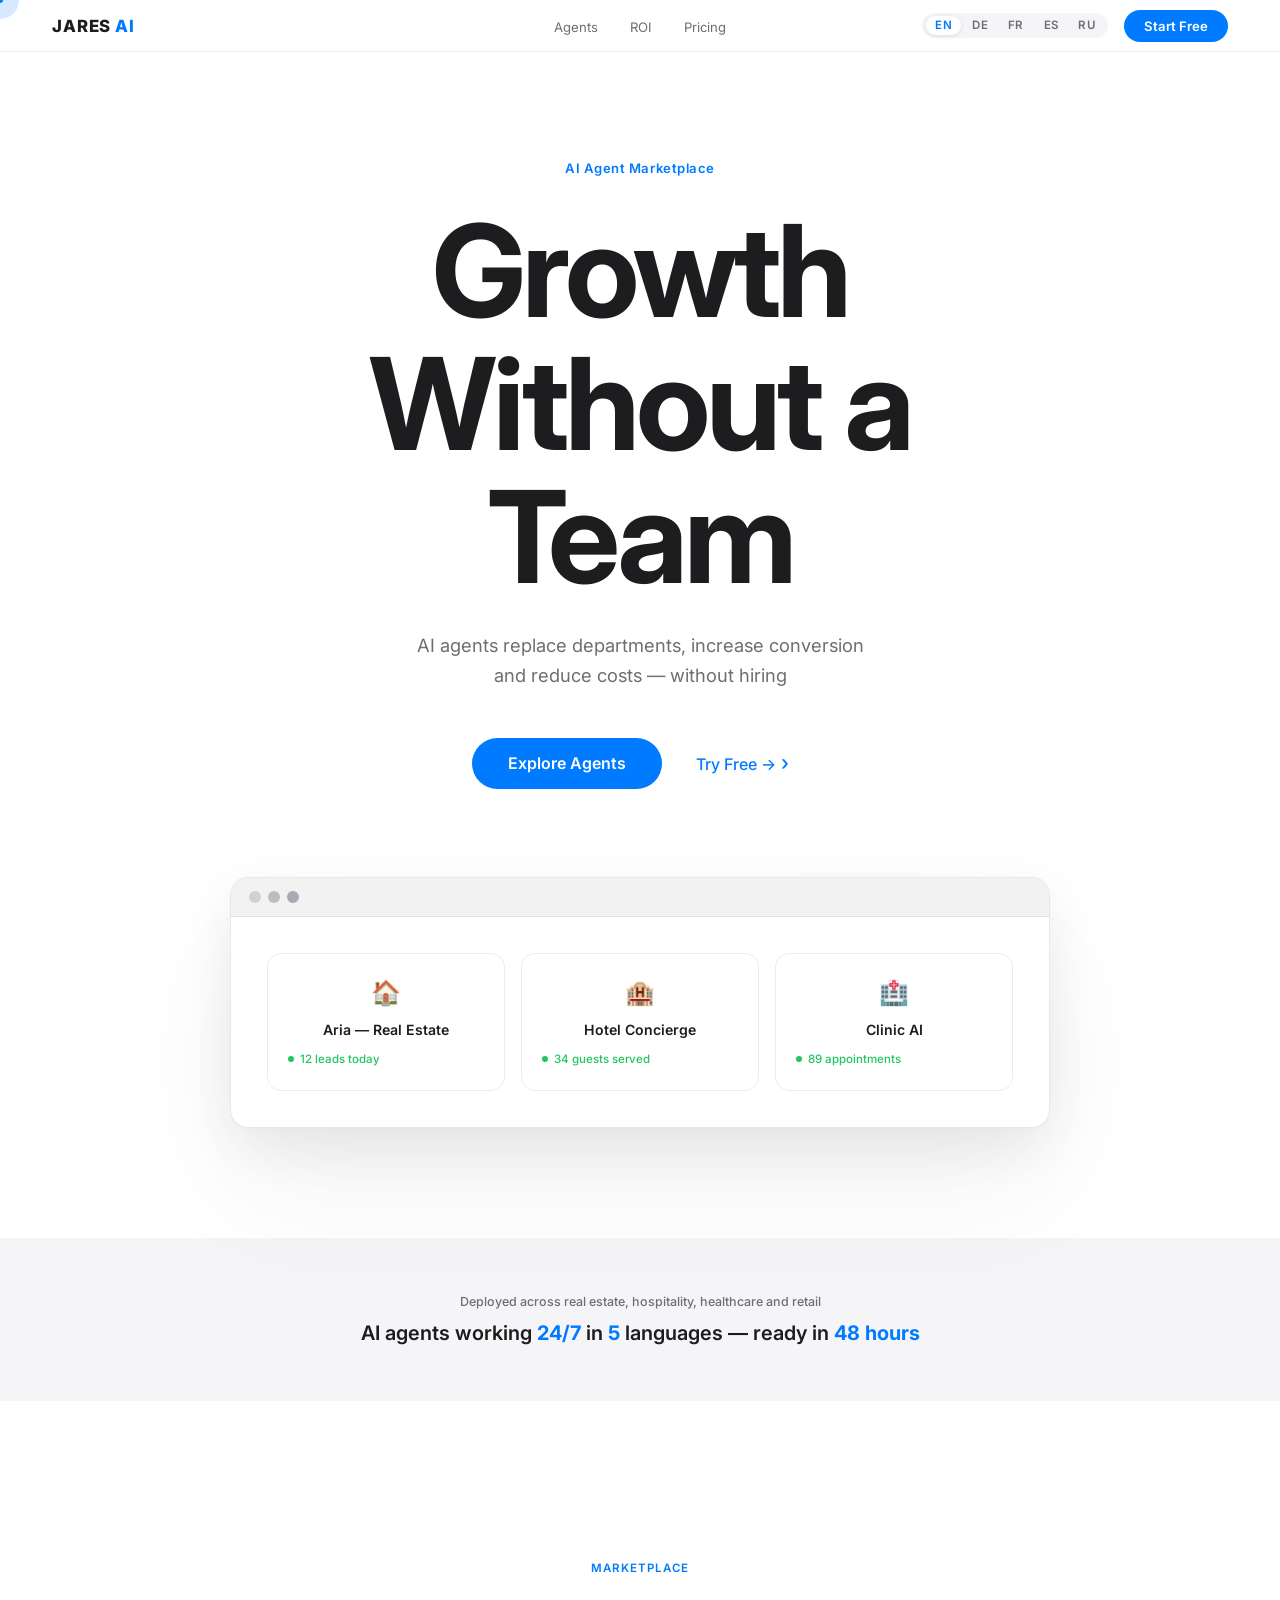
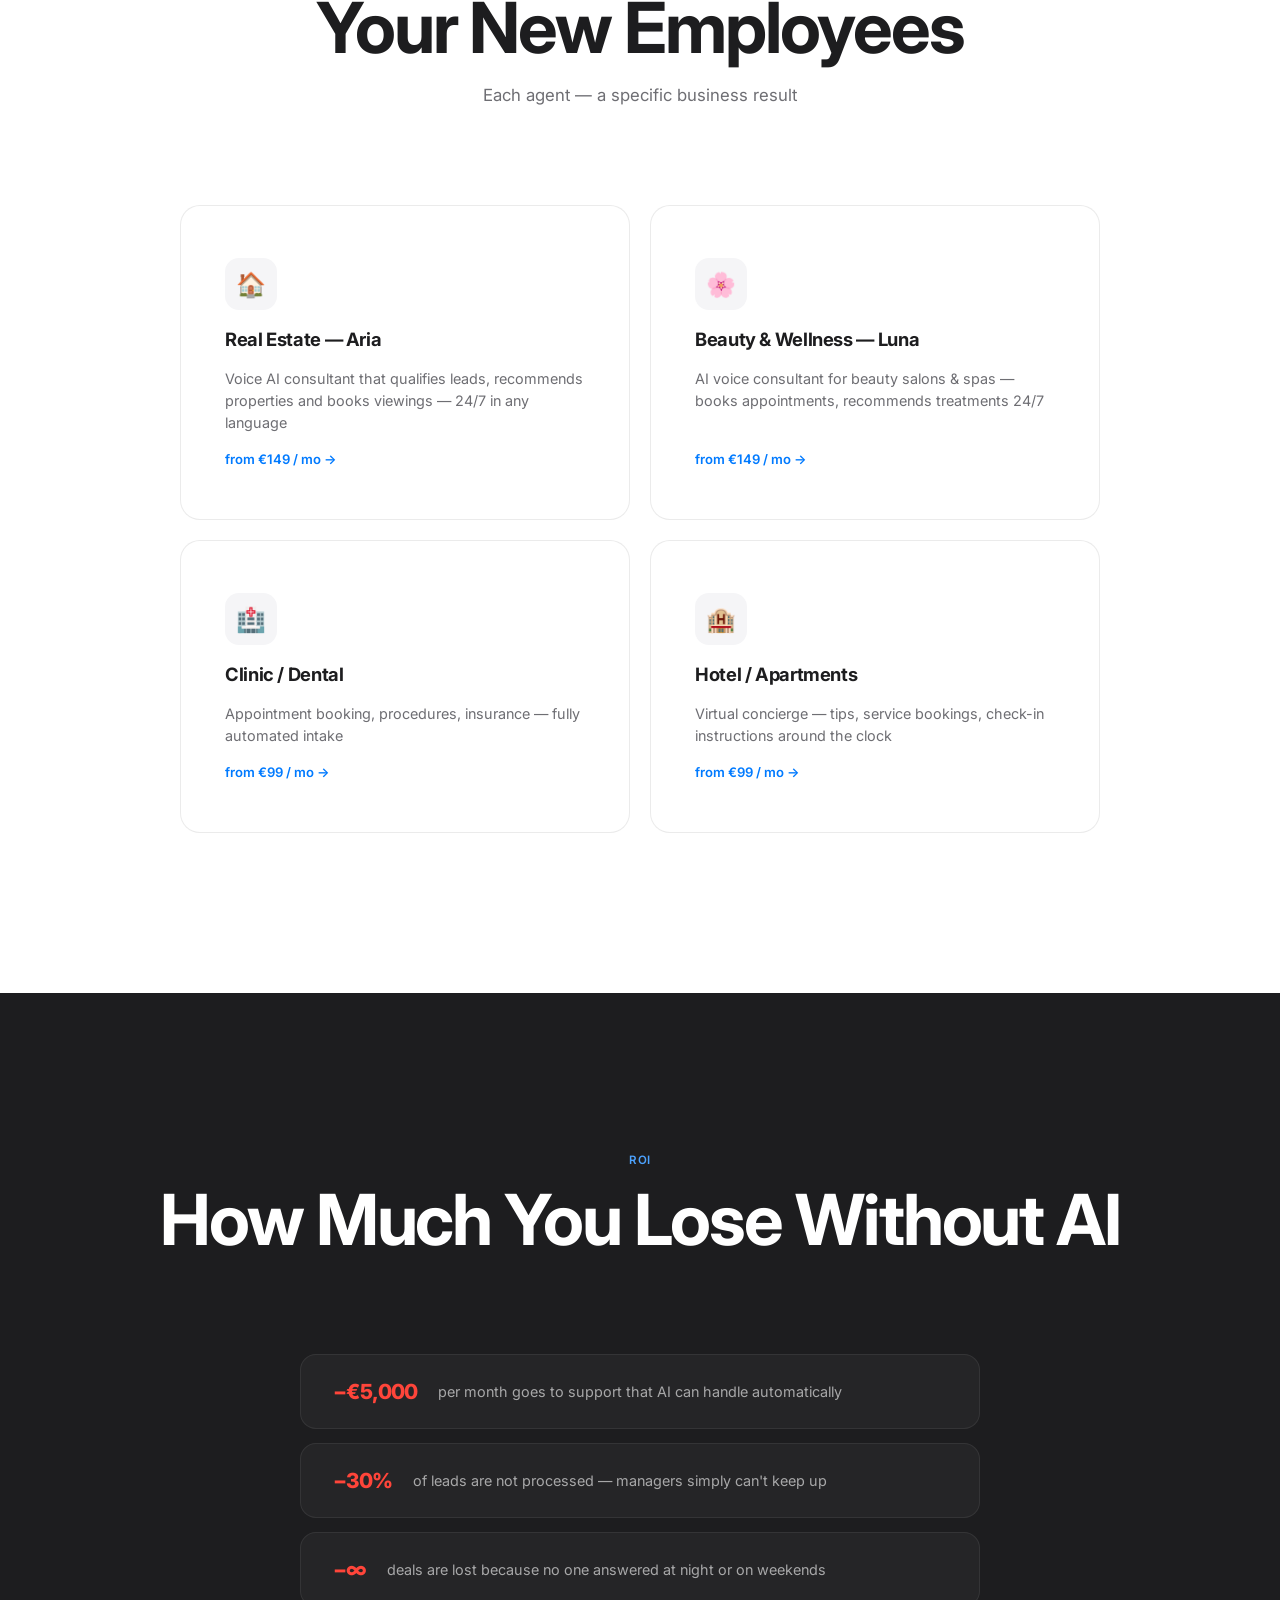
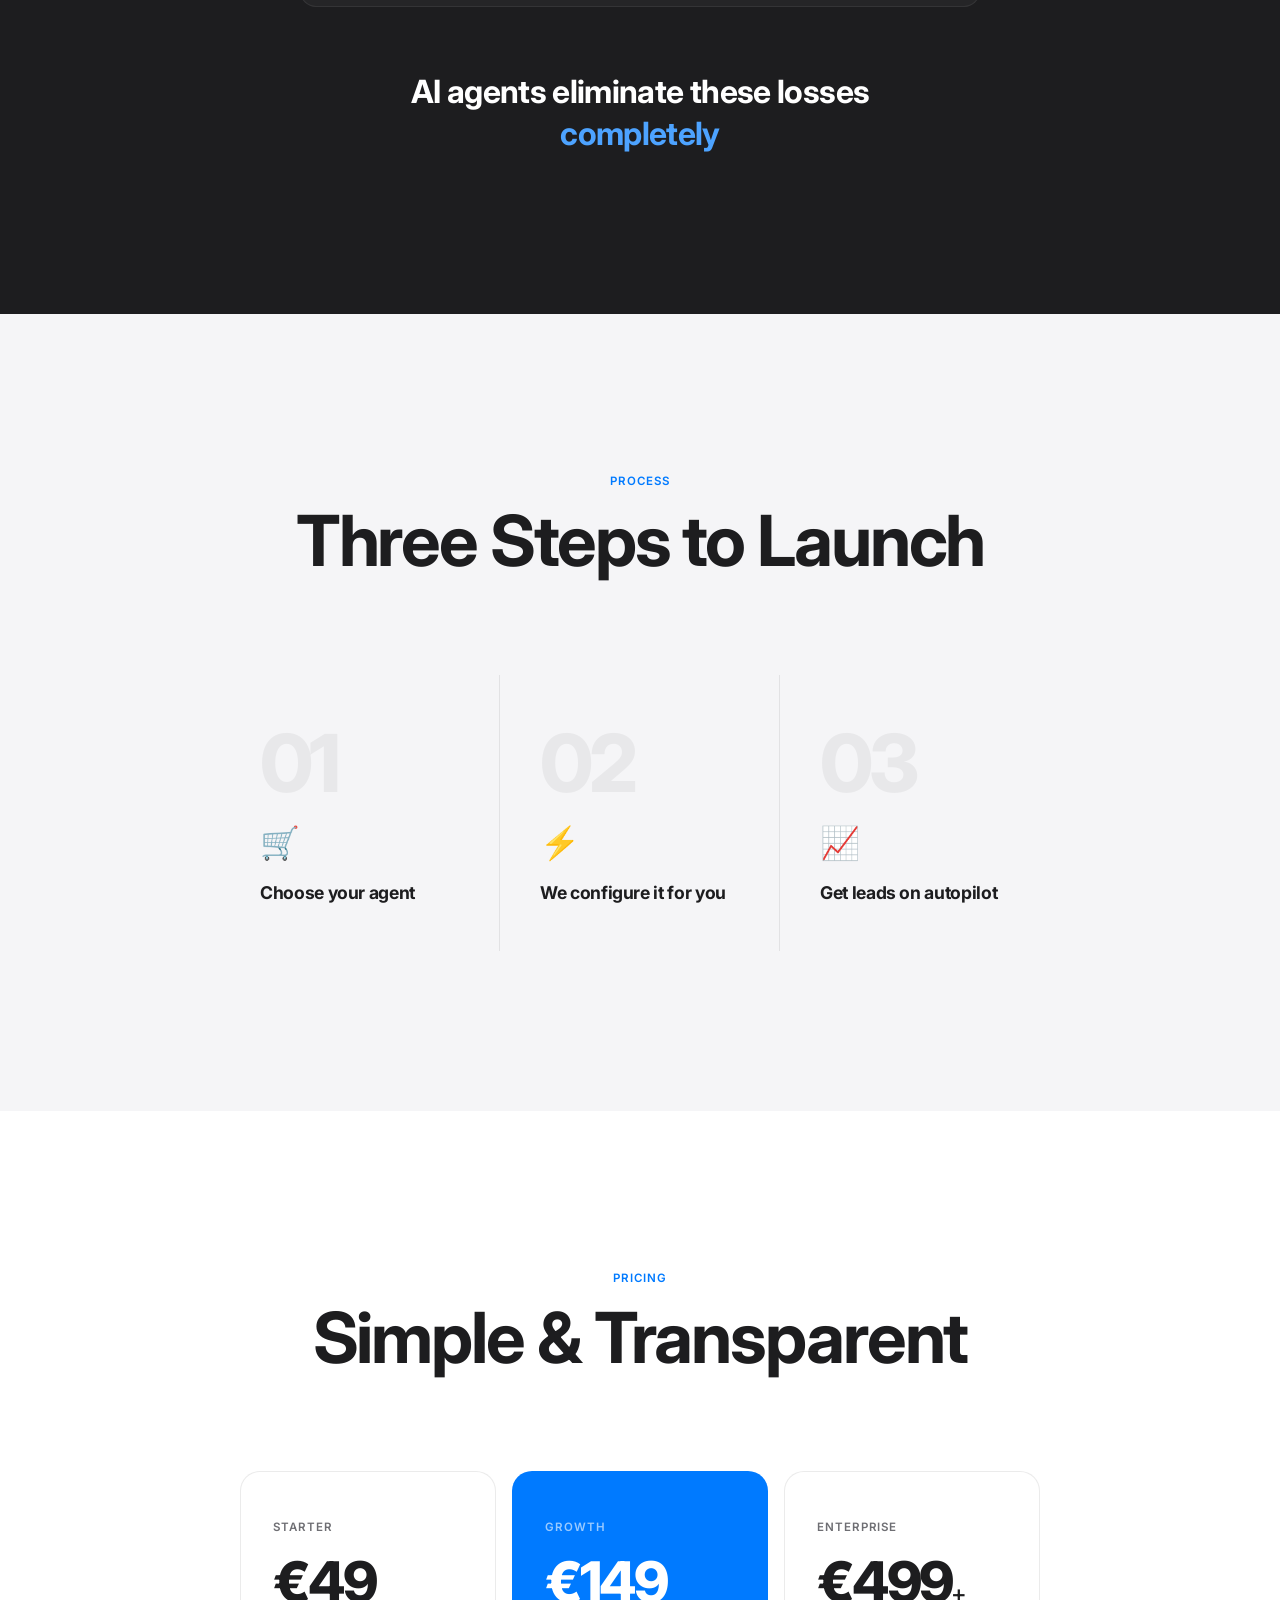
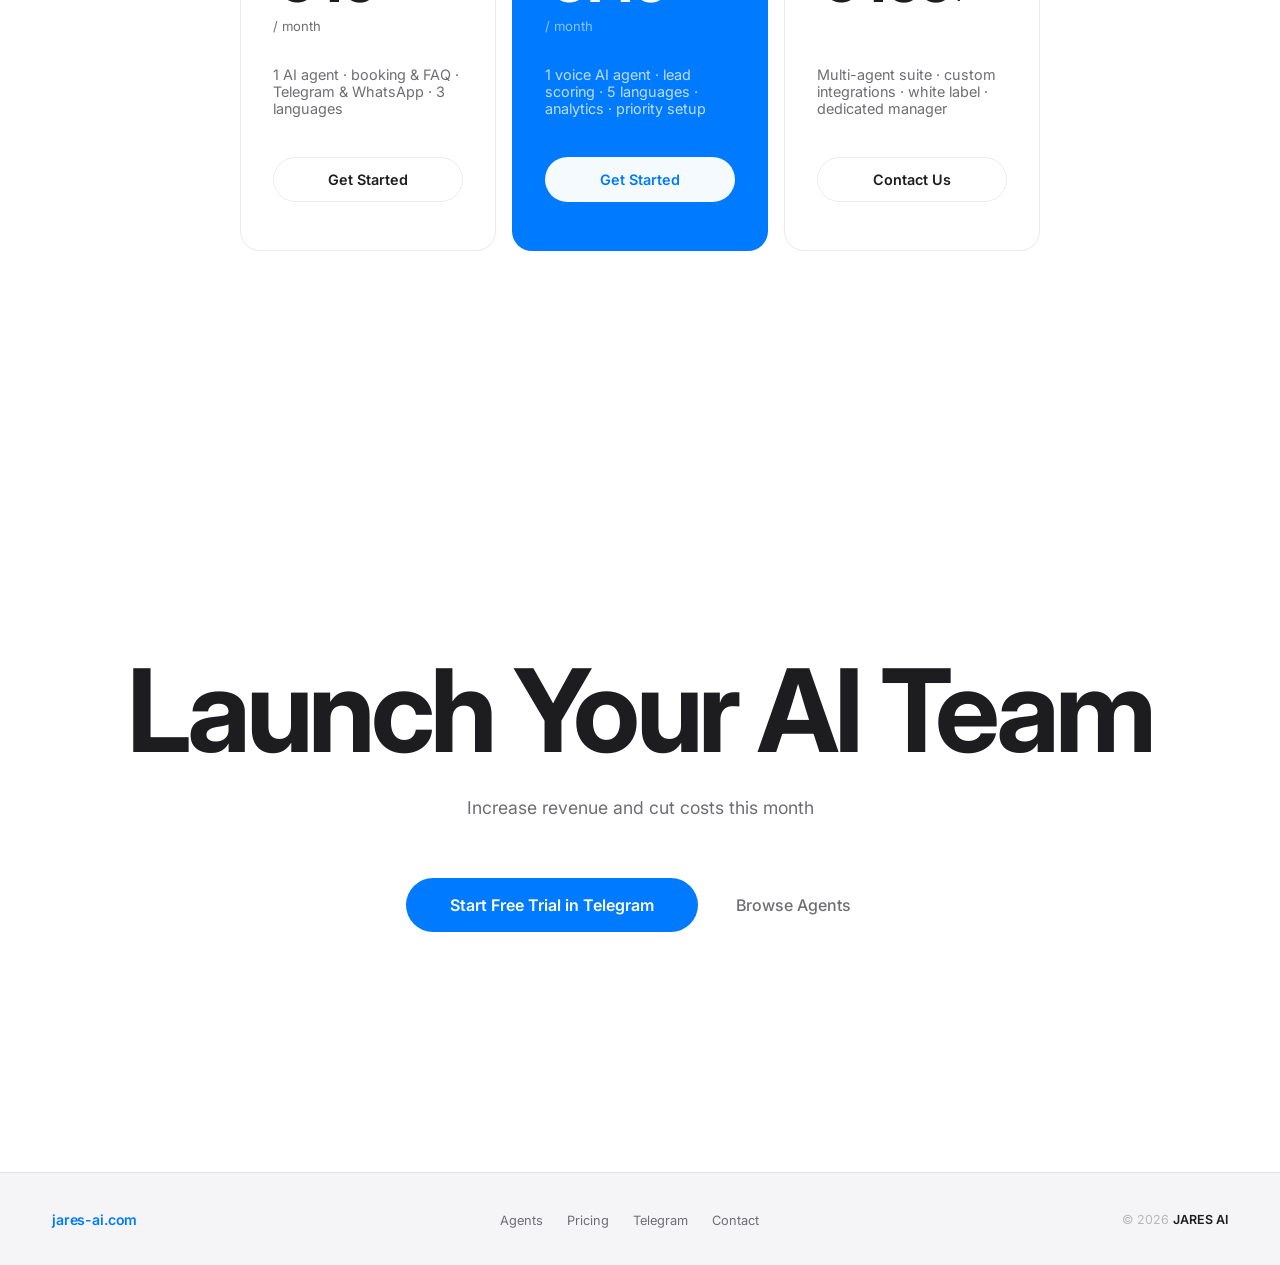
==== index.html @ 7666bf83 "feat: replace Barbershop card with Beauty & Wellness — Luna on main landing - Card now links to jare" ====
<!DOCTYPE html>
<html lang="en">
<head>
  <meta charset="UTF-8" />
  <meta name="viewport" content="width=device-width, initial-scale=1.0" />
  <title>JARES AI — AI Agent Marketplace</title>
  <meta name="description" content="AI agents replace departments, increase conversion and reduce costs — without hiring." />
  <link rel="preconnect" href="https://fonts.googleapis.com" />
  <link rel="preconnect" href="https://fonts.gstatic.com" crossorigin />
  <link href="https://fonts.googleapis.com/css2?family=Inter:opsz,wght@14..32,300;14..32,400;14..32,500;14..32,600;14..32,700;14..32,800;14..32,900&display=swap" rel="stylesheet" />
  <style>
    *, *::before, *::after { box-sizing: border-box; margin: 0; padding: 0; }

    :root {
      --black:    #1d1d1f;
      --gray:     #6e6e73;
      --light:    #f5f5f7;
      --white:    #ffffff;
      --blue:     #007AFF;
      --blue-mid: #0062CC;
      --blue-dim: rgba(0,122,255,0.10);
      --border:   rgba(0,0,0,0.08);
      --red:      #ff3b30;
      --green:    #22C55E;
    }

    html { scroll-behavior: smooth; }

    body {
      font-family: 'Inter', 'Helvetica Neue', Helvetica, Arial, sans-serif;
      background: var(--white);
      color: var(--black);
      overflow-x: hidden;
      -webkit-font-smoothing: antialiased;
      text-rendering: optimizeLegibility;
      cursor: none;
    }

    /* ── CURSOR ── */
    #cursor {
      position: fixed; top: 0; left: 0; z-index: 9999;
      width: 38px; height: 38px; border-radius: 50%;
      background: rgba(0,122,255,0.16);
      pointer-events: none;
      transform: translate(-50%,-50%);
      transition: width 0.25s ease, height 0.25s ease, background 0.25s ease;
      mix-blend-mode: multiply;
    }
    #cursor.big { width: 68px; height: 68px; background: rgba(0,122,255,0.09); }
    #cursor-dot {
      position: fixed; top: 0; left: 0; z-index: 10000;
      width: 6px; height: 6px; border-radius: 50%;
      background: var(--blue);
      pointer-events: none;
      transform: translate(-50%,-50%);
    }

    /* ── NAV ── */
    nav {
      position: fixed; top: 0; left: 0; right: 0; z-index: 500;
      display: flex; align-items: center; justify-content: space-between;
      padding: 0 52px; height: 52px;
      background: rgba(255,255,255,0.84);
      backdrop-filter: saturate(180%) blur(22px);
      -webkit-backdrop-filter: saturate(180%) blur(22px);
      border-bottom: 1px solid var(--border);
    }
    .nav-logo { font-size: 1.05rem; font-weight: 700; letter-spacing: -0.3px; display: flex; align-items: center; gap: 4px; text-decoration: none; }
    .logo-jares { font-weight: 800; color: var(--black); letter-spacing: 0.05em; }
    .logo-ai { font-weight: 800; color: var(--blue); letter-spacing: 0.05em; }
    .nav-links {
      position: absolute; left: 50%; transform: translateX(-50%);
      display: flex; gap: 32px; list-style: none;
    }
    .nav-links a {
      text-decoration: none; color: var(--gray);
      font-size: 0.82rem; font-weight: 400; transition: color 0.15s;
      white-space: nowrap;
    }
    .nav-links a:hover { color: var(--black); }
    .nav-right { display: flex; align-items: center; gap: 16px; }
    .lang-switcher {
      display: flex; align-items: center; gap: 2px;
      background: var(--light); border-radius: 980px; padding: 3px 4px;
    }
    .lang-btn {
      background: none; border: none;
      font-size: 0.72rem; font-weight: 600;
      color: var(--gray); padding: 4px 9px;
      border-radius: 980px; cursor: pointer;
      font-family: inherit; letter-spacing: 0.03em;
      transition: background 0.18s, color 0.18s; line-height: 1;
    }
    .lang-btn:hover { color: var(--black); }
    .lang-btn.active {
      background: var(--white); color: var(--blue);
      box-shadow: 0 1px 4px rgba(0,0,0,0.10);
    }
    .nav-pill {
      background: var(--blue); color: var(--white);
      border: none; padding: 8px 20px; border-radius: 980px;
      font-size: 0.82rem; font-weight: 600;
      cursor: pointer; font-family: inherit; transition: opacity 0.15s;
      text-decoration: none; display: inline-block;
    }
    .nav-pill:hover { opacity: 0.82; }

    /* ── HERO ── */
    #hero {
      min-height: 100vh;
      display: flex; flex-direction: column;
      align-items: center; justify-content: center;
      padding: 160px 52px 110px; text-align: center;
    }
    .hero-eyebrow {
      font-size: 0.82rem; font-weight: 600; letter-spacing: 0.04em;
      color: var(--blue); margin-bottom: 28px;
      opacity: 0; animation: up 0.7s 0.1s ease forwards;
    }
    .hero-title {
      font-size: clamp(3.8rem, 10vw, 8.5rem);
      font-weight: 700; line-height: 1.04;
      letter-spacing: -0.03em; max-width: 860px;
      opacity: 0; animation: up 0.75s 0.18s ease forwards;
    }
    .hero-sub {
      margin-top: 28px; font-size: clamp(0.95rem, 1.8vw, 1.15rem);
      color: var(--gray); font-weight: 400;
      line-height: 1.6; max-width: 480px;
      opacity: 0; animation: up 0.75s 0.26s ease forwards;
    }
    .hero-actions {
      margin-top: 48px; display: flex; gap: 14px;
      justify-content: center; flex-wrap: wrap;
      opacity: 0; animation: up 0.75s 0.34s ease forwards;
    }
    .btn-fill {
      background: var(--blue); color: var(--white);
      padding: 15px 36px; border-radius: 980px;
      font-size: 1rem; font-weight: 600; border: none;
      cursor: pointer; font-family: inherit;
      transition: opacity 0.15s, transform 0.15s;
      text-decoration: none; display: inline-block;
    }
    .btn-fill:hover { opacity: 0.84; transform: scale(1.02); }
    .btn-text {
      background: transparent; color: var(--blue);
      padding: 15px 20px; border-radius: 980px;
      font-size: 1rem; font-weight: 500; border: none;
      cursor: pointer; font-family: inherit; transition: opacity 0.15s;
      display: inline-flex; align-items: center; gap: 5px;
      text-decoration: none;
    }
    .btn-text::after { content: '›'; font-size: 1.3rem; line-height: 1; }
    .btn-text:hover { opacity: 0.68; }

    /* window mockup */
    .hero-visual {
      margin-top: 88px; width: 100%; max-width: 820px;
      opacity: 0; animation: up 0.9s 0.48s ease forwards;
    }
    .window {
      background: var(--white);
      border: 1px solid rgba(0,0,0,0.09);
      border-radius: 18px;
      box-shadow: 0 2px 4px rgba(0,0,0,0.02), 0 20px 60px rgba(0,0,0,0.08), 0 60px 130px rgba(0,0,0,0.05);
      overflow: hidden;
    }
    .wbar {
      background: #f2f2f2; padding: 13px 18px;
      display: flex; align-items: center; gap: 7px;
      border-bottom: 1px solid rgba(0,0,0,0.07);
    }
    .wd { width:12px; height:12px; border-radius:50%; background: #D0D0D5; }
    .wd:nth-child(2) { background: #BCBCC4; }
    .wd:nth-child(3) { background: #AAAAB4; }
    .wbody { padding: 36px; }
    .wgrid { display: grid; grid-template-columns: repeat(3,1fr); gap: 16px; }
    .wcard {
      border: 1px solid var(--border); border-radius: 14px;
      padding: 24px 20px; display: flex; flex-direction: column; gap: 14px;
      transition: box-shadow 0.25s, transform 0.25s; cursor: pointer;
    }
    .wcard:hover { box-shadow: 0 8px 28px var(--blue-dim); transform: translateY(-3px); }
    .wicon { font-size: 1.5rem; }
    .wname { font-size: 0.88rem; font-weight: 600; }
    .wlive { display: flex; align-items: center; gap: 6px; font-size: 0.72rem; font-weight: 500; color: var(--green); }
    .ldot { width:6px; height:6px; border-radius:50%; background: var(--green); animation: blink 2s infinite; }
    @keyframes blink { 0%,100%{opacity:1} 50%{opacity:.25} }

    /* ── TRUST ── */
    #trust { padding: 56px 52px; background: var(--light); text-align: center; }
    .trust-label { font-size: 0.78rem; font-weight: 500; color: var(--gray); margin-bottom: 12px; }
    .trust-stat { font-size: clamp(1rem, 2.5vw, 1.25rem); font-weight: 600; color: var(--black); }
    .trust-stat em { color: var(--blue); font-style: normal; font-weight: 700; }

    /* ── SECTIONS ── */
    .sec { padding: 160px 52px; }
    .sec.alt { background: var(--light); }
    .sec-head { text-align: center; margin-bottom: 96px; }
    .sec-eye {
      font-size: 0.72rem; font-weight: 600; letter-spacing: 0.08em;
      text-transform: uppercase; color: var(--blue); margin-bottom: 16px;
    }
    .sec-title {
      font-size: clamp(2.4rem, 5.5vw, 4.4rem);
      font-weight: 700; letter-spacing: -0.03em; line-height: 1.06;
    }
    .sec-sub {
      margin-top: 16px; font-size: 1.05rem; color: var(--gray);
      max-width: 420px; margin-left: auto; margin-right: auto; line-height: 1.65;
    }

    /* ── AGENTS ── */
    .cards {
      max-width: 920px; margin: 0 auto;
      display: grid; grid-template-columns: repeat(2,1fr); gap: 20px;
    }
    .card {
      border: 1px solid var(--border); border-radius: 20px;
      padding: 52px 44px; display: flex; flex-direction: column; gap: 18px;
      background: var(--white); cursor: pointer;
      transition: box-shadow 0.3s, transform 0.3s;
      text-decoration: none; color: inherit;
    }
    .card:hover { box-shadow: 0 20px 56px rgba(0,0,0,0.07); transform: translateY(-6px); }
    .card-icon {
      width: 52px; height: 52px; border-radius: 14px;
      background: var(--light);
      display: flex; align-items: center; justify-content: center; font-size: 1.5rem;
    }
    .card-name { font-size: 1.15rem; font-weight: 700; letter-spacing: -0.02em; }
    .card-desc { font-size: 0.9rem; color: var(--gray); line-height: 1.5; }
    .card-from { font-size: 0.82rem; font-weight: 600; color: var(--blue); margin-top: auto; }

    /* ── ROI ── */
    #roi { background: var(--black); }
    #roi .sec-eye { color: #4da3ff; }
    #roi .sec-title { color: var(--white); }
    .roi-pains {
      max-width: 680px; margin: 0 auto 64px;
      display: flex; flex-direction: column; gap: 14px;
    }
    .roi-pain {
      display: flex; align-items: center; gap: 20px;
      padding: 24px 32px; border-radius: 16px;
      background: rgba(255,255,255,0.04);
      border: 1px solid rgba(255,255,255,0.07);
    }
    .roi-num { font-size: 1.3rem; font-weight: 800; color: #ff453a; letter-spacing: -0.03em; white-space: nowrap; }
    .roi-text { font-size: 0.9rem; color: rgba(255,255,255,0.6); line-height: 1.5; }
    .roi-answer {
      text-align: center; max-width: 560px; margin: 0 auto;
      font-size: clamp(1.4rem, 3vw, 2rem);
      font-weight: 700; color: var(--white);
      letter-spacing: -0.02em; line-height: 1.3;
    }
    .roi-answer span { color: #4da3ff; }

    /* ── HOW ── */
    .steps {
      max-width: 840px; margin: 0 auto;
      display: grid; grid-template-columns: repeat(3,1fr);
    }
    .step {
      padding: 48px 40px; display: flex; flex-direction: column; gap: 20px;
      border-right: 1px solid var(--border);
    }
    .step:last-child { border-right: none; }
    .step-n { font-size: 5rem; font-weight: 800; letter-spacing: -4px; color: rgba(0,0,0,0.05); line-height: 1; }
    .step-icon { font-size: 2rem; }
    .step-label { font-size: 1.1rem; font-weight: 700; letter-spacing: -0.02em; }

    /* ── PRICING ── */
    .plans {
      max-width: 800px; margin: 0 auto;
      display: grid; grid-template-columns: repeat(3,1fr); gap: 16px;
    }
    .plan {
      border: 1px solid var(--border); border-radius: 20px;
      padding: 48px 32px; display: flex; flex-direction: column; background: var(--white);
    }
    .plan.pro { background: var(--blue); border-color: transparent; }
    .plan-tier {
      font-size: 0.72rem; font-weight: 600; letter-spacing: 0.08em;
      text-transform: uppercase; color: var(--gray); margin-bottom: 20px;
    }
    .plan.pro .plan-tier { color: rgba(255,255,255,0.6); }
    .plan-price { font-size: 3.5rem; font-weight: 800; letter-spacing: -3px; line-height: 1; }
    .plan.pro .plan-price { color: var(--white); }
    .plan-hint { font-size: 0.82rem; color: var(--gray); margin-top: 8px; margin-bottom: 32px; }
    .plan.pro .plan-hint { color: rgba(255,255,255,0.55); }
    .plan-desc { font-size: 0.9rem; color: var(--gray); flex: 1; }
    .plan.pro .plan-desc { color: rgba(255,255,255,0.75); }
    .plan-btn {
      margin-top: 40px; padding: 13px; border-radius: 980px;
      border: 1.5px solid var(--border);
      font-size: 0.9rem; font-weight: 600;
      cursor: pointer; font-family: inherit;
      background: transparent; color: var(--black);
      transition: background 0.15s; text-decoration: none;
      display: block; text-align: center;
    }
    .plan-btn:hover { background: var(--light); }
    .plan.pro .plan-btn { background: rgba(255,255,255,0.96); color: var(--blue); border-color: transparent; }
    .plan.pro .plan-btn:hover { background: var(--white); }

    /* ── FINAL CTA ── */
    #cta { padding: 240px 52px; text-align: center; }
    .cta-h {
      font-size: clamp(3rem, 9vw, 7.5rem);
      font-weight: 700; letter-spacing: -0.04em; line-height: 1.03;
    }
    .cta-s {
      margin-top: 24px; font-size: 1.1rem; color: var(--gray);
      max-width: 440px; margin-left: auto; margin-right: auto; line-height: 1.6;
    }
    .cta-acts {
      margin-top: 56px; display: flex; gap: 14px;
      justify-content: center; flex-wrap: wrap;
    }
    .btn-blue {
      background: var(--blue); color: var(--white);
      padding: 17px 44px; border-radius: 980px;
      font-size: 1rem; font-weight: 600; border: none;
      cursor: pointer; font-family: inherit;
      transition: opacity 0.15s, transform 0.15s;
      text-decoration: none; display: inline-block;
    }
    .btn-blue:hover { opacity: 0.84; transform: scale(1.02); }
    .btn-link {
      background: transparent; color: var(--gray);
      padding: 17px 24px; border-radius: 980px;
      font-size: 1rem; font-weight: 500; border: none;
      cursor: pointer; font-family: inherit; transition: color 0.15s;
      text-decoration: none; display: inline-block;
    }
    .btn-link:hover { color: var(--black); }

    /* ── FOOTER ── */
    footer {
      background: var(--light); border-top: 1px solid var(--border);
      padding: 36px 52px;
      display: flex; align-items: center; justify-content: space-between;
      flex-wrap: wrap; gap: 16px;
    }
    .f-domain {
      font-size: 0.88rem; font-weight: 600;
      color: var(--blue); letter-spacing: -0.01em;
      text-decoration: none; transition: opacity 0.15s;
    }
    .f-domain:hover { opacity: 0.7; }
    .f-links { display: flex; gap: 24px; list-style: none; }
    .f-links a { text-decoration: none; color: var(--gray); font-size: 0.8rem; transition: color 0.15s; }
    .f-links a:hover { color: var(--black); }
    .f-copy { font-size: 0.78rem; color: rgba(0,0,0,0.25); }
    .f-copy .f-brand { color: var(--black); font-weight: 600; }

    /* ── JARES VOICE WIDGET — bottom-left ── */
    elevenlabs-convai {
      position: fixed !important;
      bottom: 48px !important;
      left: 28px !important;
      right: auto !important;
      z-index: 9998;
    }

    /* ── LEAD POPUP — slides up above ElevenLabs widget ── */
    #lead-popup {
      display: none;
      position: fixed;
      bottom: 152px;
      left: 28px;
      width: 292px;
      background: var(--white);
      border: 1px solid var(--border);
      border-radius: 20px;
      box-shadow: 0 8px 40px rgba(0,0,0,0.14), 0 2px 12px rgba(0,122,255,0.08);
      padding: 24px 22px 20px;
      z-index: 9997;
      transform: translateY(20px);
      opacity: 0;
      pointer-events: none;
      transition: transform 0.38s cubic-bezier(0.34,1.56,0.64,1), opacity 0.28s ease;
    }
    #lead-popup.visible {
      transform: translateY(0);
      opacity: 1;
      pointer-events: all;
    }
    /* Blue accent bar at top */
    #lead-popup::before {
      content: '';
      display: block;
      position: absolute;
      top: 0; left: 0; right: 0;
      height: 3px;
      background: linear-gradient(90deg, var(--blue), var(--blue-mid));
      border-radius: 20px 20px 0 0;
    }
    .lp-close {
      position: absolute; top: 12px; right: 14px;
      background: none; border: none; color: #c0c0c8;
      font-size: 1rem; cursor: pointer; line-height: 1;
      padding: 4px 6px; font-family: inherit; border-radius: 6px;
      transition: color 0.15s, background 0.15s;
    }
    .lp-close:hover { color: var(--black); background: var(--light); }
    /* Header row: icon + label */
    .lp-head {
      display: flex; align-items: center; gap: 10px; margin-bottom: 12px;
    }
    .lp-orb {
      width: 36px; height: 36px; border-radius: 50%;
      background: linear-gradient(135deg, var(--blue), var(--blue-mid));
      display: flex; align-items: center; justify-content: center;
      font-size: 1rem; flex-shrink: 0;
    }
    .lp-title {
      font-size: 0.92rem; font-weight: 700; color: var(--black);
      letter-spacing: -0.01em; line-height: 1.25;
    }
    .lp-sub { font-size: 0.77rem; color: var(--gray); margin-bottom: 14px; line-height: 1.45; }
    .lp-input {
      width: 100%; padding: 10px 13px;
      border: 1.5px solid var(--border); border-radius: 10px;
      font-size: 0.87rem; font-family: inherit; color: var(--black);
      background: var(--light); outline: none;
      transition: border-color 0.15s, background 0.15s;
      margin-bottom: 8px; box-sizing: border-box;
    }
    .lp-input:focus { border-color: var(--blue); background: var(--white); }
    .lp-input::placeholder { color: #b0b0b8; }
    .lp-btn {
      width: 100%; padding: 11px;
      background: linear-gradient(135deg, var(--blue) 0%, var(--blue-mid) 100%);
      color: var(--white);
      border: none; border-radius: 10px;
      font-size: 0.88rem; font-weight: 600; font-family: inherit;
      cursor: pointer; transition: opacity 0.15s, transform 0.15s;
      letter-spacing: 0.01em;
    }
    .lp-btn:hover { opacity: 0.88; transform: translateY(-1px); }
    .lp-btn:active { transform: scale(0.99); }
    .lp-btn:disabled { opacity: 0.5; cursor: not-allowed; transform: none; }
    .lp-success { display: none; text-align: center; padding: 12px 0 6px; }
    .lp-success-icon { font-size: 2.2rem; display: block; margin-bottom: 10px; }
    .lp-success-title { font-weight: 700; font-size: 0.95rem; color: var(--black); margin-bottom: 6px; }
    .lp-success-text { font-size: 0.82rem; color: var(--gray); line-height: 1.5; }
    .lp-divider { font-size: 0.7rem; color: #d0d0d8; text-align: center; margin: 4px 0 8px; letter-spacing: 0.03em; }

    /* ── SCROLL REVEAL ── */
    .r { opacity:0; transform: translateY(22px); transition: opacity 0.85s ease, transform 0.85s ease; }
    .r.in { opacity:1; transform: none; }

    @keyframes up {
      from { opacity:0; transform: translateY(28px); }
      to   { opacity:1; transform: none; }
    }

    /* ── RESPONSIVE ── */
    @media (max-width: 900px) {
      nav { padding: 0 20px; }
      .nav-links { display: none; }
      #hero, .sec, #trust, #cta, footer { padding-left: 24px; padding-right: 24px; }
      .wgrid, .cards, .steps, .plans { grid-template-columns: 1fr; }
      .step { border-right: none; border-bottom: 1px solid var(--border); }
      .step:last-child { border-bottom: none; }
      elevenlabs-convai { bottom: 20px !important; left: 16px !important; }
      #lead-popup { left: 16px; width: calc(100vw - 32px); bottom: 144px; }
    }

    /* ── NO CURSOR ON MOBILE / TABLET ── */
    @media (max-width: 1024px) {
      #cursor, #cursor-dot { display: none !important; }
      body { cursor: auto !important; }
      button, a, .card, .wcard, .plan, .lang-btn, .nav-pill,
      .btn-fill, .btn-text, .btn-blue, .btn-link,
      .plan-btn, .lp-btn, .lp-close { cursor: pointer !important; }
    }
  </style>
</head>
<body>

  <div id="cursor"></div>
  <div id="cursor-dot"></div>

  <!-- NAV -->
  <nav>
    <a href="https://jares-ai.com" class="nav-logo">
      <span class="logo-jares">JARES</span><span class="logo-ai">AI</span>
    </a>
    <ul class="nav-links">
      <li><a href="#agents" data-i18n="nav.agents">Agents</a></li>
      <li><a href="#roi">ROI</a></li>
      <li><a href="#pricing" data-i18n="nav.pricing">Pricing</a></li>
    </ul>
    <div class="nav-right">
      <div class="lang-switcher">
        <button class="lang-btn active" data-lang="en">EN</button>
        <button class="lang-btn" data-lang="de">DE</button>
        <button class="lang-btn" data-lang="fr">FR</button>
        <button class="lang-btn" data-lang="es">ES</button>
        <button class="lang-btn" data-lang="ru">RU</button>
      </div>
      <a href="https://t.me/JaresAgentsBot" target="_blank" rel="noopener" class="nav-pill" data-i18n="nav.cta">Start</a>
    </div>
  </nav>

  <!-- HERO -->
  <section id="hero">
    <div class="hero-eyebrow" data-i18n="hero.eyebrow">AI Agents for Business</div>
    <h1 class="hero-title" data-i18n="hero.title">Growth Without a Team</h1>
    <p class="hero-sub" data-i18n="hero.sub">AI agents replace departments, increase conversion and reduce costs — without hiring</p>
    <div class="hero-actions">
      <a href="#agents" class="btn-fill" data-i18n="hero.cta">Explore Agents</a>
      <a href="https://t.me/JaresAgentsBot" target="_blank" rel="noopener" class="btn-text" data-i18n="hero.demo">Try Free</a>
    </div>
    <div class="hero-visual">
      <div class="window">
        <div class="wbar"><div class="wd"></div><div class="wd"></div><div class="wd"></div></div>
        <div class="wbody">
          <div class="wgrid">
            <div class="wcard">
              <div class="wicon">🏠</div>
              <div class="wname">Aria — Real Estate</div>
              <div class="wlive"><div class="ldot"></div><span data-i18n="win.realty">12 leads today</span></div>
            </div>
            <div class="wcard">
              <div class="wicon">🏨</div>
              <div class="wname">Hotel Concierge</div>
              <div class="wlive"><div class="ldot"></div><span data-i18n="win.hotel">34 guests served</span></div>
            </div>
            <div class="wcard">
              <div class="wicon">🏥</div>
              <div class="wname">Clinic AI</div>
              <div class="wlive"><div class="ldot"></div><span data-i18n="win.clinic">89 appointments</span></div>
            </div>
          </div>
        </div>
      </div>
    </div>
  </section>

  <!-- TRUST -->
  <section id="trust">
    <div class="trust-label" data-i18n="trust.label">Deployed across real estate, hospitality, healthcare and retail</div>
    <div class="trust-stat" data-i18n="trust.stat">AI agents working <em>24/7</em> in <em>5</em> languages — ready in <em>48 hours</em></div>
  </section>

  <!-- AGENTS -->
  <section id="agents" class="sec">
    <div class="sec-head r">
      <div class="sec-eye" data-i18n="agents.eye">Marketplace</div>
      <h2 class="sec-title" data-i18n="agents.title">Your New Employees</h2>
      <p class="sec-sub" data-i18n="agents.sub">Each agent — a specific business result</p>
    </div>
    <div class="cards r">
      <a href="https://jares-ai.com/realty/" class="card">
        <div class="card-icon">🏠</div>
        <div class="card-name" data-i18n="agents.name1">Real Estate — Aria</div>
        <div class="card-desc" data-i18n="agents.card1">Voice AI consultant that qualifies leads, recommends properties and books viewings — 24/7 in any language</div>
        <div class="card-from" data-i18n="agents.from1">from €149 / mo →</div>
      </a>
      <a href="https://jares-ai.com/beauty" class="card">
        <div class="card-icon">🌸</div>
        <div class="card-name" data-i18n="agents.name2">Beauty & Wellness — Luna</div>
        <div class="card-desc" data-i18n="agents.card2">AI voice consultant for beauty salons & spas — books appointments, recommends treatments 24/7</div>
        <div class="card-from" data-i18n="agents.from2">from €149 / mo →</div>
      </a>
      <a href="https://jares-ai.com/clinic/" class="card">
        <div class="card-icon">🏥</div>
        <div class="card-name" data-i18n="agents.name3">Clinic / Dental</div>
        <div class="card-desc" data-i18n="agents.card3">Appointment booking, procedures, insurance — fully automated intake</div>
        <div class="card-from" data-i18n="agents.from3">from €99 / mo →</div>
      </a>
      <a href="https://jares-ai.com/hotel/" class="card">
        <div class="card-icon">🏨</div>
        <div class="card-name" data-i18n="agents.name4">Hotel / Apartments</div>
        <div class="card-desc" data-i18n="agents.card4">Virtual concierge — tips, service bookings, check-in instructions around the clock</div>
        <div class="card-from" data-i18n="agents.from4">from €99 / mo →</div>
      </a>
    </div>
  </section>

  <!-- ROI -->
  <section id="roi" class="sec">
    <div class="sec-head r">
      <div class="sec-eye">ROI</div>
      <h2 class="sec-title" data-i18n="roi.title">How Much You Lose Without AI</h2>
    </div>
    <div class="roi-pains r">
      <div class="roi-pain"><div class="roi-num">−€5,000</div><div class="roi-text" data-i18n="roi.p1">per month goes to support that AI can handle automatically</div></div>
      <div class="roi-pain"><div class="roi-num">−30%</div><div class="roi-text" data-i18n="roi.p2">of leads are not processed — managers simply can't keep up</div></div>
      <div class="roi-pain"><div class="roi-num">−∞</div><div class="roi-text" data-i18n="roi.p3">deals are lost because no one answered at night or on weekends</div></div>
    </div>
    <div class="roi-answer r" data-i18n="roi.answer">AI agents eliminate these losses <span>completely</span></div>
  </section>

  <!-- HOW IT WORKS -->
  <section id="how" class="sec alt">
    <div class="sec-head r">
      <div class="sec-eye" data-i18n="how.eye">Process</div>
      <h2 class="sec-title" data-i18n="how.title">Three Steps to Launch</h2>
    </div>
    <div class="steps r">
      <div class="step">
        <div class="step-n">01</div>
        <div class="step-icon">🛒</div>
        <div class="step-label" data-i18n="how.s1">Choose your agent</div>
      </div>
      <div class="step">
        <div class="step-n">02</div>
        <div class="step-icon">⚡</div>
        <div class="step-label" data-i18n="how.s2">We configure it for you</div>
      </div>
      <div class="step">
        <div class="step-n">03</div>
        <div class="step-icon">📈</div>
        <div class="step-label" data-i18n="how.s3">Get leads on autopilot</div>
      </div>
    </div>
  </section>

  <!-- PRICING -->
  <section id="pricing" class="sec">
    <div class="sec-head r">
      <div class="sec-eye" data-i18n="pricing.eye">Pricing</div>
      <h2 class="sec-title" data-i18n="pricing.title">Simple &amp; Transparent</h2>
    </div>
    <div class="plans r">
      <div class="plan">
        <div class="plan-tier">Starter</div>
        <div class="plan-price">€49</div>
        <div class="plan-hint" data-i18n="pricing.mo">/ month</div>
        <div class="plan-desc" data-i18n="pricing.d1">1 AI agent · booking & FAQ · Telegram & WhatsApp · 3 languages</div>
        <a href="https://t.me/JaresAgentsBot" target="_blank" rel="noopener" class="plan-btn" data-i18n="pricing.btn1">Get Started</a>
      </div>
      <div class="plan pro">
        <div class="plan-tier">Growth</div>
        <div class="plan-price">€149</div>
        <div class="plan-hint" data-i18n="pricing.mo">/ month</div>
        <div class="plan-desc" data-i18n="pricing.d2">1 voice AI agent · lead scoring · 5 languages · analytics · priority setup</div>
        <a href="https://t.me/JaresAgentsBot" target="_blank" rel="noopener" class="plan-btn" data-i18n="pricing.btn2">Get Started</a>
      </div>
      <div class="plan">
        <div class="plan-tier">Enterprise</div>
        <div class="plan-price">€499<span style="font-size:1.5rem;font-weight:500">+</span></div>
        <div class="plan-hint">&nbsp;</div>
        <div class="plan-desc" data-i18n="pricing.d3">Multi-agent suite · custom integrations · white label · dedicated manager</div>
        <a href="https://t.me/JaresAgentsBot" target="_blank" rel="noopener" class="plan-btn" data-i18n="pricing.btn3">Contact Us</a>
      </div>
    </div>
  </section>

  <!-- CTA -->
  <section id="cta">
    <h2 class="cta-h r" data-i18n="cta.title">Launch Your AI Team</h2>
    <p class="cta-s r" data-i18n="cta.sub">Increase revenue and cut costs this month</p>
    <div class="cta-acts r">
      <a href="https://t.me/JaresAgentsBot" target="_blank" rel="noopener" class="btn-blue" data-i18n="cta.btn1">Start Free Trial in Telegram</a>
      <a href="#agents" class="btn-link" data-i18n="cta.btn2">Browse Agents</a>
    </div>
  </section>

  <!-- FOOTER -->
  <footer>
    <a href="https://jares-ai.com" class="f-domain">jares-ai.com</a>
    <ul class="f-links">
      <li><a href="#agents" data-i18n="nav.agents">Agents</a></li>
      <li><a href="#pricing" data-i18n="nav.pricing">Pricing</a></li>
      <li><a href="https://t.me/JaresAgentsBot" target="_blank" rel="noopener">Telegram</a></li>
      <li><a href="mailto:hello@jares-ai.com" data-i18n="footer.contact">Contact</a></li>
    </ul>
    <div class="f-copy">© <span id="copy-year"></span> <span class="f-brand">JARES AI</span></div>
  </footer>

  <!-- JARES VOICE WIDGET — bottom-left, blue orb to match design -->
  <elevenlabs-convai
    id="jares-widget"
    agent-id="TWsXgfE540nqQmc0rfBS"
    action-text="Talk to Jares"
    avatar-orb-color-1="#007AFF"
    avatar-orb-color-2="#0062CC"
  ></elevenlabs-convai>
  <script src="https://elevenlabs.io/convai-widget/index.js" async></script>

  <!-- LEAD CAPTURE POPUP — slides up after conversation ends / scroll / exit intent -->
  <div id="lead-popup">
    <button class="lp-close" onclick="closeLeadPopup()" aria-label="Close">&#x2715;</button>
    <div id="lp-form-view">
      <div class="lp-head">
        <div class="lp-orb">💬</div>
        <div class="lp-title" id="lp-title">Leave your contacts</div>
      </div>
      <div class="lp-sub" id="lp-sub">We will get back to you within a few hours. No spam — just one message.</div>
      <input class="lp-input" id="lp-contact" type="text" placeholder="Phone or email" autocomplete="email" />
      <div class="lp-divider" id="lp-or">or</div>
      <input class="lp-input" id="lp-name" type="text" placeholder="Your name (optional)" autocomplete="name" />
      <button class="lp-btn" id="lp-send" onclick="submitLead()">
        <span id="lp-btn-text">Send ✉️</span>
      </button>
    </div>
    <div class="lp-success" id="lp-success-view">
      <span class="lp-success-icon">🎉</span>
      <div class="lp-success-title" id="lp-thanks">Thank you!</div>
      <div class="lp-success-text" id="lp-thanks-sub">We got your details and will be in touch very soon.</div>
    </div>
  </div>

  <script>
  /* ═══════════════════════════════
     TRANSLATIONS (5 languages)
  ═══════════════════════════════ */
  const i18n = {
    en: {
      "nav.agents":"Agents","nav.pricing":"Pricing","nav.cta":"Start Free",
      "hero.eyebrow":"AI Agent Marketplace",
      "hero.title":"Growth Without a Team",
      "hero.sub":"AI agents replace departments, increase conversion and reduce costs — without hiring",
      "hero.cta":"Explore Agents","hero.demo":"Try Free →",
      "win.realty":"12 leads today","win.hotel":"34 guests served","win.clinic":"89 appointments",
      "trust.label":"Deployed across real estate, hospitality, healthcare and retail",
      "trust.stat":"AI agents working <em>24/7</em> in <em>5</em> languages — ready in <em>48 hours</em>",
      "agents.eye":"Marketplace","agents.title":"Your New Employees","agents.sub":"Each agent — a specific business result",
      "agents.name1":"Real Estate — Aria","agents.name2":"Beauty & Wellness — Luna","agents.name3":"Clinic / Dental","agents.name4":"Hotel / Apartments",
      "agents.card1":"Voice AI consultant that qualifies leads, recommends properties and books viewings — 24/7 in any language",
      "agents.card2":"AI voice consultant for beauty salons & spas — books appointments, recommends treatments 24/7",
      "agents.card3":"Appointment booking, procedures, insurance — fully automated intake",
      "agents.card4":"Virtual concierge — tips, service bookings, check-in instructions around the clock",
      "agents.from1":"from €149 / mo →","agents.from2":"from €149 / mo →","agents.from3":"from €99 / mo →","agents.from4":"from €99 / mo →",
      "roi.title":"How Much You Lose Without AI",
      "roi.p1":"per month goes to support that AI can handle automatically",
      "roi.p2":"of leads are not processed — managers simply can't keep up",
      "roi.p3":"deals are lost because no one answered at night or on weekends",
      "roi.answer":"AI agents eliminate these losses <span>completely</span>",
      "how.eye":"Process","how.title":"Three Steps to Launch",
      "how.s1":"Choose your agent","how.s2":"We configure it for you","how.s3":"Get leads on autopilot",
      "pricing.eye":"Pricing","pricing.title":"Simple &amp; Transparent","pricing.mo":"/ month",
      "pricing.d1":"1 AI agent · booking &amp; FAQ · Telegram &amp; WhatsApp · 3 languages",
      "pricing.d2":"1 voice AI agent · lead scoring · 5 languages · analytics · priority setup",
      "pricing.d3":"Multi-agent suite · custom integrations · white label · dedicated manager",
      "pricing.btn1":"Get Started","pricing.btn2":"Get Started","pricing.btn3":"Contact Us",
      "cta.title":"Launch Your AI Team","cta.sub":"Increase revenue and cut costs this month",
      "cta.btn1":"Start Free Trial in Telegram","cta.btn2":"Browse Agents",
      "footer.contact":"Contact",
      "widget.action":"Talk to Jares"
    },
    de: {
      "nav.agents":"Agenten","nav.pricing":"Preise","nav.cta":"Kostenlos starten",
      "hero.eyebrow":"KI-Agenten Marktplatz",
      "hero.title":"Wachstum ohne Team",
      "hero.sub":"KI-Agenten ersetzen Abteilungen, steigern die Conversion und senken Kosten — ohne Einstellungen",
      "hero.cta":"Agenten entdecken","hero.demo":"Kostenlos testen →",
      "win.realty":"12 Leads heute","win.hotel":"34 Gäste betreut","win.clinic":"89 Termine",
      "trust.label":"Eingesetzt in Immobilien, Hotellerie, Gesundheitswesen und Einzelhandel",
      "trust.stat":"KI-Agenten arbeiten <em>24/7</em> in <em>5</em> Sprachen — in <em>48 Stunden</em> bereit",
      "agents.eye":"Marktplatz","agents.title":"Ihre neuen Mitarbeiter","agents.sub":"Jeder Agent — ein konkretes Geschäftsergebnis",
      "agents.name1":"Immobilien — Aria","agents.name2":"Beauty & Wellness — Luna","agents.name3":"Klinik / Zahnarzt","agents.name4":"Hotel / Apartments",
      "agents.card1":"Sprach-KI-Beraterin, die Leads qualifiziert, Immobilien empfiehlt und Besichtigungen bucht — 24/7",
      "agents.card2":"KI-Sprachassistentin für Schönheitssalons & Spas — Terminbuchungen und Behandlungsempfehlungen 24/7",
      "agents.card3":"Terminbuchung, Behandlungen, Versicherung — vollautomatisch",
      "agents.card4":"Virtueller Concierge — Empfehlungen, Buchungen, Check-in-Anweisungen rund um die Uhr",
      "agents.from1":"ab €149 / Mo →","agents.from2":"ab €49 / Mo →","agents.from3":"ab €99 / Mo →","agents.from4":"ab €99 / Mo →",
      "roi.title":"Was Sie ohne KI verlieren",
      "roi.p1":"pro Monat für Support, den KI automatisch übernehmen kann",
      "roi.p2":"der Leads werden nicht bearbeitet — Manager kommen nicht nach",
      "roi.p3":"Deals gehen verloren, weil nachts oder am Wochenende niemand antwortet",
      "roi.answer":"KI-Agenten beseitigen diese Verluste <span>vollständig</span>",
      "how.eye":"Prozess","how.title":"Drei Schritte zum Start",
      "how.s1":"Agenten auswählen","how.s2":"Wir konfigurieren ihn","how.s3":"Leads auf Autopilot",
      "pricing.eye":"Preise","pricing.title":"Einfach &amp; transparent","pricing.mo":"/ Monat",
      "pricing.d1":"1 KI-Agent · Buchung &amp; FAQ · Telegram &amp; WhatsApp · 3 Sprachen",
      "pricing.d2":"1 Sprach-KI-Agent · Lead-Scoring · 5 Sprachen · Analytics · Priority-Setup",
      "pricing.d3":"Multi-Agenten-Suite · individuelle Integrationen · White Label · dedizierter Manager",
      "pricing.btn1":"Loslegen","pricing.btn2":"Loslegen","pricing.btn3":"Kontakt",
      "cta.title":"KI-Team starten","cta.sub":"Umsatz steigern und Kosten noch diesen Monat senken",
      "cta.btn1":"Kostenlos in Telegram starten","cta.btn2":"Agenten entdecken",
      "footer.contact":"Kontakt",
      "widget.action":"Mit Jares sprechen"
    },
    fr: {
      "nav.agents":"Agents","nav.pricing":"Tarifs","nav.cta":"Commencer gratuitement",
      "hero.eyebrow":"Marketplace d'agents IA",
      "hero.title":"Croissance sans équipe",
      "hero.sub":"Les agents IA remplacent les départements, augmentent la conversion et réduisent les coûts — sans embauche",
      "hero.cta":"Découvrir les agents","hero.demo":"Essai gratuit →",
      "win.realty":"12 leads aujourd'hui","win.hotel":"34 clients servis","win.clinic":"89 rendez-vous",
      "trust.label":"Déployé dans l'immobilier, l'hôtellerie, la santé et le commerce",
      "trust.stat":"Agents IA actifs <em>24h/24</em> en <em>5</em> langues — prêts en <em>48 heures</em>",
      "agents.eye":"Marketplace","agents.title":"Vos nouveaux employés","agents.sub":"Chaque agent — un résultat métier concret",
      "agents.name1":"Immobilier — Aria","agents.name2":"Beauté & Bien-être — Luna","agents.name3":"Clinique / Dentiste","agents.name4":"Hôtel / Appartements",
      "agents.card1":"Consultante IA vocale qui qualifie les leads, recommande des biens et réserve des visites — 24h/24",
      "agents.card2":"Consultante IA vocale pour salons de beauté & spas — réservations et recommandations de soins 24/7",
      "agents.card3":"Prise de RDV, soins, assurance — tout automatique",
      "agents.card4":"Concierge virtuel — recommandations, réservations, instructions check-in 24h/24",
      "agents.from1":"dès €149 / mois →","agents.from2":"dès €49 / mois →","agents.from3":"dès €99 / mois →","agents.from4":"dès €99 / mois →",
      "roi.title":"Ce que vous perdez sans IA",
      "roi.p1":"par mois pour le support que l'IA peut gérer automatiquement",
      "roi.p2":"des leads ne sont pas traités — les managers n'arrivent pas à suivre",
      "roi.p3":"des deals sont perdus parce que personne ne répond la nuit ou le week-end",
      "roi.answer":"Les agents IA éliminent ces pertes <span>complètement</span>",
      "how.eye":"Processus","how.title":"Trois étapes pour lancer",
      "how.s1":"Choisir votre agent","how.s2":"Nous le configurons","how.s3":"Leads en automatique",
      "pricing.eye":"Tarifs","pricing.title":"Simple &amp; transparent","pricing.mo":"/ mois",
      "pricing.d1":"1 agent IA · réservation &amp; FAQ · Telegram &amp; WhatsApp · 3 langues",
      "pricing.d2":"1 agent vocal IA · scoring leads · 5 langues · analytics · setup prioritaire",
      "pricing.d3":"Suite multi-agents · intégrations sur mesure · marque blanche · manager dédié",
      "pricing.btn1":"Commencer","pricing.btn2":"Commencer","pricing.btn3":"Nous contacter",
      "cta.title":"Lancez votre équipe IA","cta.sub":"Augmentez vos revenus et réduisez vos coûts ce mois-ci",
      "cta.btn1":"Démarrer gratuitement sur Telegram","cta.btn2":"Voir les agents",
      "footer.contact":"Contact",
      "widget.action":"Parler à Jares"
    },
    es: {
      "nav.agents":"Agentes","nav.pricing":"Precios","nav.cta":"Empezar gratis",
      "hero.eyebrow":"Marketplace de agentes IA",
      "hero.title":"Crecimiento sin equipo",
      "hero.sub":"Los agentes IA reemplazan departamentos, aumentan la conversión y reducen costos — sin contratar",
      "hero.cta":"Ver agentes","hero.demo":"Prueba gratis →",
      "win.realty":"12 leads hoy","win.hotel":"34 huéspedes atendidos","win.clinic":"89 citas",
      "trust.label":"Desplegado en inmobiliaria, hostelería, sanidad y comercio",
      "trust.stat":"Agentes IA activos <em>24/7</em> en <em>5</em> idiomas — listos en <em>48 horas</em>",
      "agents.eye":"Marketplace","agents.title":"Tus nuevos empleados","agents.sub":"Cada agente — un resultado de negocio concreto",
      "agents.name1":"Inmobiliaria — Aria","agents.name2":"Belleza & Bienestar — Luna","agents.name3":"Clínica / Dental","agents.name4":"Hotel / Apartamentos",
      "agents.card1":"Consultora IA de voz que califica leads, recomienda propiedades y reserva visitas — 24/7",
      "agents.card2":"Consultora IA de voz para salones de belleza & spas — reservas y recomendaciones de tratamientos 24/7",
      "agents.card3":"Cita médica, procedimientos, seguro — todo automatizado",
      "agents.card4":"Conserje virtual — recomendaciones, reservas, instrucciones de check-in 24/7",
      "agents.from1":"desde €149 / mes →","agents.from2":"desde €49 / mes →","agents.from3":"desde €99 / mes →","agents.from4":"desde €99 / mes →",
      "roi.title":"Cuánto pierdes sin IA",
      "roi.p1":"al mes se va en soporte que la IA puede gestionar automáticamente",
      "roi.p2":"de los leads no se procesan — los gerentes no dan abasto",
      "roi.p3":"tratos se pierden porque nadie responde por la noche o los fines de semana",
      "roi.answer":"Los agentes IA eliminan estas pérdidas <span>completamente</span>",
      "how.eye":"Proceso","how.title":"Tres pasos para lanzar",
      "how.s1":"Elige tu agente","how.s2":"Lo configuramos para ti","how.s3":"Leads en piloto automático",
      "pricing.eye":"Precios","pricing.title":"Simple &amp; transparente","pricing.mo":"/ mes",
      "pricing.d1":"1 agente IA · reservas &amp; FAQ · Telegram &amp; WhatsApp · 3 idiomas",
      "pricing.d2":"1 agente de voz IA · scoring leads · 5 idiomas · analytics · setup prioritario",
      "pricing.d3":"Suite multi-agente · integraciones a medida · marca blanca · manager dedicado",
      "pricing.btn1":"Empezar","pricing.btn2":"Empezar","pricing.btn3":"Contactar",
      "cta.title":"Lanza tu equipo IA","cta.sub":"Aumenta los ingresos y reduce costos este mes",
      "cta.btn1":"Empezar gratis en Telegram","cta.btn2":"Ver agentes",
      "footer.contact":"Contacto",
      "widget.action":"Hablar con Jares"
    },
    ru: {
      "nav.agents":"Агенты","nav.pricing":"Цены","nav.cta":"Начать бесплатно",
      "hero.eyebrow":"Маркетплейс ИИ-агентов",
      "hero.title":"Рост без команды",
      "hero.sub":"ИИ-агенты заменяют отделы, увеличивают конверсию и снижают расходы — без найма сотрудников",
      "hero.cta":"Смотреть агентов","hero.demo":"Попробовать бесплатно →",
      "win.realty":"12 лидов сегодня","win.hotel":"34 гостя обслужено","win.clinic":"89 записей",
      "trust.label":"Работает в недвижимости, гостиничном бизнесе, медицине и ритейле",
      "trust.stat":"ИИ-агенты работают <em>24/7</em> на <em>5</em> языках — готовы за <em>48 часов</em>",
      "agents.eye":"Маркетплейс","agents.title":"Ваши новые сотрудники","agents.sub":"Каждый агент — конкретный результат для бизнеса",
      "agents.name1":"Недвижимость — Aria","agents.name2":"Красота & Велнес — Luna","agents.name3":"Клиника / Стоматология","agents.name4":"Отель / Апартаменты",
      "agents.card1":"Голосовой ИИ-консультант, который квалифицирует лиды, рекомендует объекты и записывает на просмотры — 24/7",
      "agents.card2":"Голосовой ИИ-консультант для салонов красоты и спа — запись и рекомендации процедур 24/7",
      "agents.card3":"Запись к врачу, информация о процедурах, страховки — полностью автоматически",
      "agents.card4":"Виртуальный консьерж — рекомендации, бронирования, инструкции по заселению круглосуточно",
      "agents.from1":"от €149 / мес →","agents.from2":"от €49 / мес →","agents.from3":"от €99 / мес →","agents.from4":"от €99 / мес →",
      "roi.title":"Сколько вы теряете без ИИ",
      "roi.p1":"в месяц уходит на поддержку, которую ИИ может взять на себя автоматически",
      "roi.p2":"лидов не обрабатываются — менеджеры просто не успевают",
      "roi.p3":"сделок теряется, потому что ночью или в выходные никто не отвечает",
      "roi.answer":"ИИ-агенты устраняют эти потери <span>полностью</span>",
      "how.eye":"Процесс","how.title":"Три шага до запуска",
      "how.s1":"Выберите агента","how.s2":"Мы настроим под вас","how.s3":"Лиды на автопилоте",
      "pricing.eye":"Тарифы","pricing.title":"Просто и прозрачно","pricing.mo":"в месяц",
      "pricing.d1":"1 ИИ-агент · запись и FAQ · Telegram и WhatsApp · 3 языка",
      "pricing.d2":"1 голосовой ИИ-агент · скоринг лидов · 5 языков · аналитика · приоритетный запуск",
      "pricing.d3":"Мульти-агентный пакет · кастомные интеграции · white label · персональный менеджер",
      "pricing.btn1":"Начать","pricing.btn2":"Начать","pricing.btn3":"Связаться",
      "cta.title":"Запустите ИИ-команду","cta.sub":"Увеличьте выручку и сократите расходы уже в этом месяце",
      "cta.btn1":"Начать бесплатно в Telegram","cta.btn2":"Смотреть агентов",
      "footer.contact":"Контакты",
      "widget.action":"Говорить с Jares"
    }
  };

  /* Widget first messages per language */
  const WIDGET_FIRST_MSG = {
    en: "Hey! I'm Jares — the AI behind this marketplace. What kind of business do you run? I'll find the perfect AI agent for you.",
    de: "Hallo! Ich bin Jares — die KI hinter diesem Marktplatz. Was für ein Unternehmen führen Sie? Ich finde den perfekten KI-Agenten für Sie.",
    fr: "Bonjour! Je suis Jares — l'IA de ce marketplace. Quel type d'entreprise dirigez-vous? Je vous trouve l'agent IA parfait.",
    es: "¡Hola! Soy Jares — la IA de este marketplace. ¿Qué tipo de negocio tienes? Te encuentro el agente IA perfecto.",
    ru: "Привет! Я Jares — ИИ этого маркетплейса. Какой у тебя бизнес? Подберу идеального ИИ-агента за 60 секунд."
  };

  /* ══════════════════════════════════════
     LEAD POPUP TRANSLATIONS (must be before applyLang call)
  ══════════════════════════════════════ */
  const LP_TEXTS = {
    en: { title:'Leave your contacts', sub:'We will reach out within a few hours. One message, no spam.',
          or:'or', btn:'Send \u2709\uFE0F', thanks:'Thank you!', thanks_sub:'We got your details and will be in touch very soon.',
          ph_contact:'Phone or email', ph_name:'Your name (optional)' },
    de: { title:'Hinterlassen Sie Ihre Kontakte', sub:'Wir melden uns in wenigen Stunden. Kein Spam.',
          or:'oder', btn:'Senden \u2709\uFE0F', thanks:'Vielen Dank!', thanks_sub:'Wir haben Ihre Daten und melden uns bald.',
          ph_contact:'Telefon oder E-Mail', ph_name:'Ihr Name (optional)' },
    fr: { title:'Laissez vos coordonnées', sub:'Nous vous répondons dans quelques heures. Aucun spam.',
          or:'ou', btn:'Envoyer \u2709\uFE0F', thanks:'Merci !', thanks_sub:'Nous avons vos coordonnées et vous contacterons très bientôt.',
          ph_contact:'Téléphone ou e-mail', ph_name:'Votre prénom (optionnel)' },
    es: { title:'Deja tus contactos', sub:'Te respondemos en unas horas. Sin spam.',
          or:'o', btn:'Enviar \u2709\uFE0F', thanks:'¡Gracias!', thanks_sub:'Recibimos tus datos y te contactaremos muy pronto.',
          ph_contact:'Teléfono o email', ph_name:'Tu nombre (opcional)' },
    ru: { title:'\u041e\u0441\u0442\u0430\u0432\u044c\u0442\u0435 \u043a\u043e\u043d\u0442\u0430\u043a\u0442\u044b', sub:'\u0421\u0432\u044f\u0436\u0435\u043c\u0441\u044f \u0432 \u0442\u0435\u0447\u0435\u043d\u0438\u0435 \u043d\u0435\u0441\u043a\u043e\u043b\u044c\u043a\u0438\u0445 \u0447\u0430\u0441\u043e\u0432. \u041d\u0438\u043a\u0430\u043a\u043e\u0433\u043e \u0441\u043f\u0430\u043c\u0430.',
          or:'\u0438\u043b\u0438', btn:'\u041e\u0442\u043f\u0440\u0430\u0432\u0438\u0442\u044c \u2709\uFE0F', thanks:'\u0421\u043f\u0430\u0441\u0438\u0431\u043e!', thanks_sub:'\u041c\u044b \u043f\u043e\u043b\u0443\u0447\u0438\u043b\u0438 \u0432\u0430\u0448\u0438 \u0434\u0430\u043d\u043d\u044b\u0435 \u0438 \u0441\u0432\u044f\u0436\u0435\u043c\u0441\u044f \u0432 \u0431\u043b\u0438\u0436\u0430\u0439\u0448\u0435\u0435 \u0432\u0440\u0435\u043c\u044f.',
          ph_contact:'\u0422\u0435\u043b\u0435\u0444\u043e\u043d \u0438\u043b\u0438 email', ph_name:'\u0412\u0430\u0448\u0435 \u0438\u043c\u044f (\u043d\u0435\u043e\u0431\u044f\u0437\u0430\u0442\u0435\u043b\u044c\u043d\u043e)' }
  };

  let currentLang = 'en';

  function syncWidget(lang) {
    const w = document.getElementById('jares-widget');
    if (!w) return;
    w.setAttribute('override-first-message', WIDGET_FIRST_MSG[lang] || WIDGET_FIRST_MSG.en);
    w.setAttribute('override-language', lang);
    const dict = i18n[lang] || i18n.en;
    if (dict['widget.action']) w.setAttribute('action-text', dict['widget.action']);
  }

  function applyLang(lang) {
    currentLang = lang;
    const dict = i18n[lang] || i18n.en;
    document.querySelectorAll('[data-i18n]').forEach(el => {
      const key = el.dataset.i18n;
      if (dict[key] !== undefined) el.innerHTML = dict[key];
    });
    document.documentElement.lang = lang;
    document.querySelectorAll('.lang-btn').forEach(b => {
      b.classList.toggle('active', b.dataset.lang === lang);
    });
    syncWidget(lang);
    updatePopupLang(lang);
  }

  /* Language switcher clicks */
  document.querySelectorAll('.lang-btn').forEach(btn => {
    btn.addEventListener('click', () => applyLang(btn.dataset.lang));
  });

  /* Auto-detect browser language */
  const browserLang = navigator.language.slice(0,2).toLowerCase();
  if (['en','de','fr','es','ru'].includes(browserLang)) applyLang(browserLang);

  /* Sync widget after async ElevenLabs script loads */
  window.addEventListener('load', () => syncWidget(currentLang));

  /* Footer year */
  document.getElementById('copy-year').textContent = new Date().getFullYear();

  /* ── Scroll Reveal ── */
  const obs = new IntersectionObserver(
    entries => entries.forEach(e => { if (e.isIntersecting) { e.target.classList.add('in'); obs.unobserve(e.target); } }),
    { threshold: 0.08 }
  );
  document.querySelectorAll('.r').forEach(el => obs.observe(el));

  /* ── Custom cursor (desktop only) ── */
  if (window.matchMedia('(min-width: 1025px)').matches) {
    const cur = document.getElementById('cursor');
    const dot = document.getElementById('cursor-dot');
    if (cur && dot) {
    let mx=0, my=0, cx=0, cy=0;
    document.addEventListener('mousemove', e => {
      mx = e.clientX; my = e.clientY;
      dot.style.left = mx + 'px';
      dot.style.top  = my + 'px';
    });
    (function tick() {
      cx += (mx - cx) * 0.11;
      cy += (my - cy) * 0.11;
      cur.style.left = cx + 'px';
      cur.style.top  = cy + 'px';
      requestAnimationFrame(tick);
    })();
    document.querySelectorAll('button, a, .card, .wcard, .plan, .lang-btn').forEach(el => {
      el.addEventListener('mouseenter', () => cur.classList.add('big'));
      el.addEventListener('mouseleave', () => cur.classList.remove('big'));
    });
    } /* end if (cur && dot) */
  }

  /* ══════════════════════════════════════
     HIDE "Powered by ElevenLabs" TEXT ONLY
     CSS-only — no DOM parent traversal (that was hiding the widget)
  ══════════════════════════════════════ */
  function hideBranding(widget) {
    if (!widget.shadowRoot || widget.shadowRoot.querySelector('#jares-no-brand')) return;
    const s = document.createElement('style');
    s.id = 'jares-no-brand';
    /* Target only the link/text itself — never its parent containers */
    s.textContent = `
      a[href*="elevenlabs.io"] { display:none!important; }
      [class*="powered" i]     { display:none!important; }
      [class*="Powered"]       { display:none!important; }
    `;
    widget.shadowRoot.appendChild(s);
  }

  /* Retry a few times to catch async-rendered shadow DOM */
  function initBrandingHider() {
    document.querySelectorAll('elevenlabs-convai').forEach(hideBranding);
  }
  [800, 2000, 4000].forEach(t => setTimeout(initBrandingHider, t));

  /* ══════════════════════════════════════
     LEAD CAPTURE POPUP
  ══════════════════════════════════════ */
  function updatePopupLang(lang) {
    const t = LP_TEXTS[lang] || LP_TEXTS.en;
    document.getElementById('lp-title').textContent      = t.title;
    document.getElementById('lp-sub').textContent        = t.sub;
    document.getElementById('lp-or').textContent         = t.or;
    document.getElementById('lp-btn-text').textContent   = t.btn;
    document.getElementById('lp-thanks').textContent     = t.thanks;
    document.getElementById('lp-thanks-sub').textContent = t.thanks_sub;
    document.getElementById('lp-contact').placeholder    = t.ph_contact;
    document.getElementById('lp-name').placeholder       = t.ph_name;
  }

  let popupShown = false;
  function showLeadPopup() {
    /* Don't show if already closed this session */
    if (sessionStorage.getItem('lp_dismissed')) return;
    if (popupShown) return;
    popupShown = true;
    updatePopupLang(currentLang);
    const p = document.getElementById('lead-popup');
    p.style.display = 'block';
    requestAnimationFrame(() => requestAnimationFrame(() => p.classList.add('visible')));
  }

  function closeLeadPopup() {
    /* Mark dismissed — won't show again until page refresh */
    sessionStorage.setItem('lp_dismissed', '1');
    const p = document.getElementById('lead-popup');
    p.classList.remove('visible');
    setTimeout(() => { p.style.display = 'none'; }, 380);
  }

  async function submitLead() {
    const contact = document.getElementById('lp-contact').value.trim();
    const name    = document.getElementById('lp-name').value.trim();
    if (!contact) { document.getElementById('lp-contact').focus(); return; }

    const btn = document.getElementById('lp-send');
    btn.disabled = true;

    /* POST to Supabase voice_leads table */
    const SUPABASE_URL = 'https://jdvivkzggloetuakbqky.supabase.co';
    const SUPABASE_ANON = 'eyJhbGciOiJIUzI1NiIsInR5cCI6IkpXVCJ9.eyJpc3MiOiJzdXBhYmFzZSIsInJlZiI6Impkdml2a3pnZ2xvZXR1YWticWt5Iiwicm9sZSI6ImFub24iLCJpYXQiOjE3NzQxNTk4MjYsImV4cCI6MjA4OTczNTgyNn0.HGVDXVwW4skDFjbdiN-eOoThnQRNS0Mwa84Wm6oEQws';

    try {
      const resp = await fetch(SUPABASE_URL + '/rest/v1/voice_leads', {
        method: 'POST',
        headers: {
          'Content-Type': 'application/json',
          'apikey': SUPABASE_ANON,
          'Authorization': 'Bearer ' + SUPABASE_ANON,
          'Prefer': 'return=minimal'
        },
        body: JSON.stringify({
          contact_value: contact,
          contact_type: contact.includes('@') ? 'email' : 'phone',
          client_name: name || null,
          source: 'jares-ai.com',
          language: currentLang,
          agent_name: 'Jares',
          status: 'new'
        })
      });
      /* Show success regardless (even if DB not ready yet) */
    } catch(e) { /* silent fail — show success anyway */ }

    document.getElementById('lp-form-view').style.display = 'none';
    document.getElementById('lp-success-view').style.display = 'block';
    setTimeout(closeLeadPopup, 5000);
  }

  /* Listen for ElevenLabs conversation end events */
  function attachWidgetEvents() {
    const w = document.getElementById('jares-widget');
    if (!w) return;
    /* Official ElevenLabs events */
    ['elevenlabs-convai:call_ended','elevenlabs-convai:disconnect',
     'conversation_ended','conversationended','call-ended'].forEach(evt => {
      w.addEventListener(evt, showLeadPopup);
    });
    /* Shadow DOM fallback: watch for "conversation ended" state text */
    if (w.shadowRoot) {
      const obs = new MutationObserver(() => {
        const root = w.shadowRoot;
        if (!root) return;
        const text = root.textContent || '';
        if (text.includes('ended') || text.includes('beendet') ||
            text.includes('terminé') || text.includes('finalizada') ||
            text.includes('завершён')) {
          setTimeout(showLeadPopup, 800);
        }
      });
      obs.observe(w.shadowRoot, { childList: true, subtree: true, characterData: true });
    }
  }
  window.addEventListener('load', attachWidgetEvents);
  setTimeout(attachWidgetEvents, 1500);

  /* ══════════════════════════════════════
     POPUP TRIGGER — 5.5s after page load
     Slides up above the ElevenLabs widget
  ══════════════════════════════════════ */
  setTimeout(showLeadPopup, 5500);
  </script>
</body>
</html>
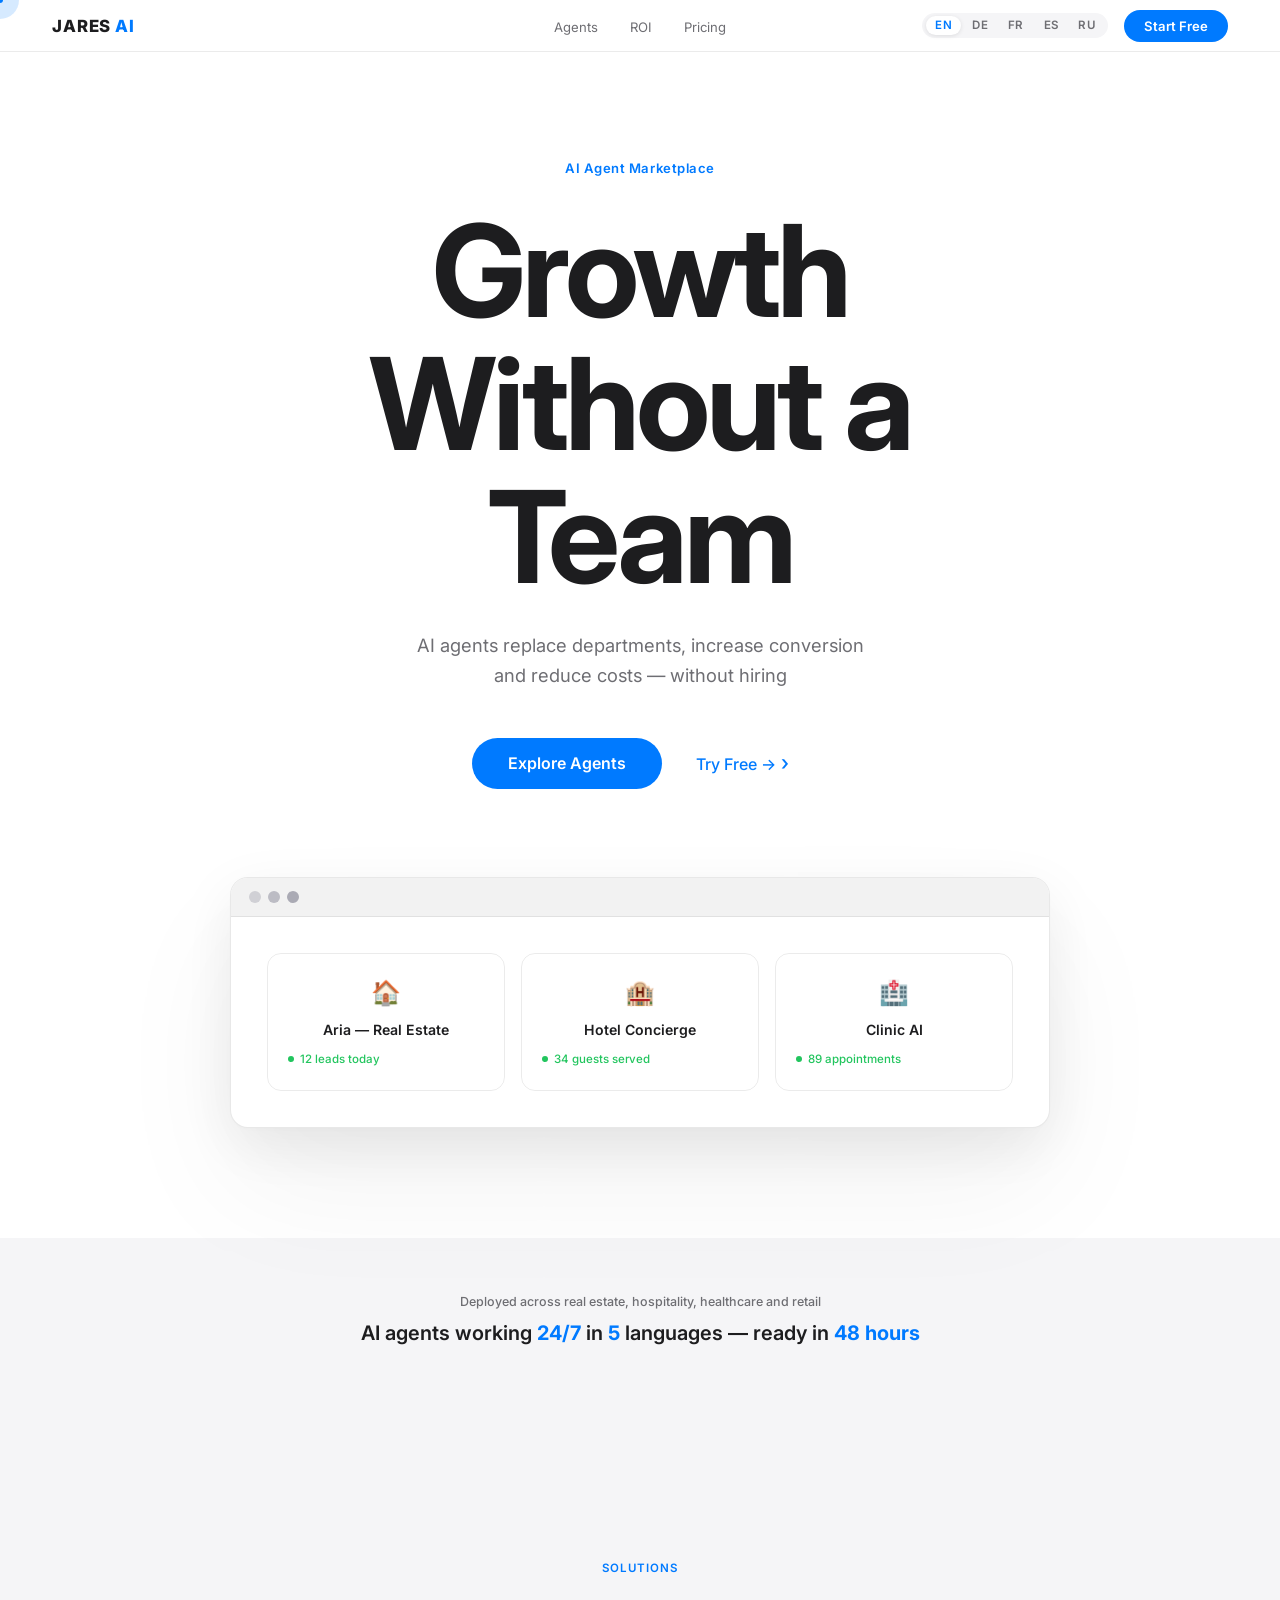
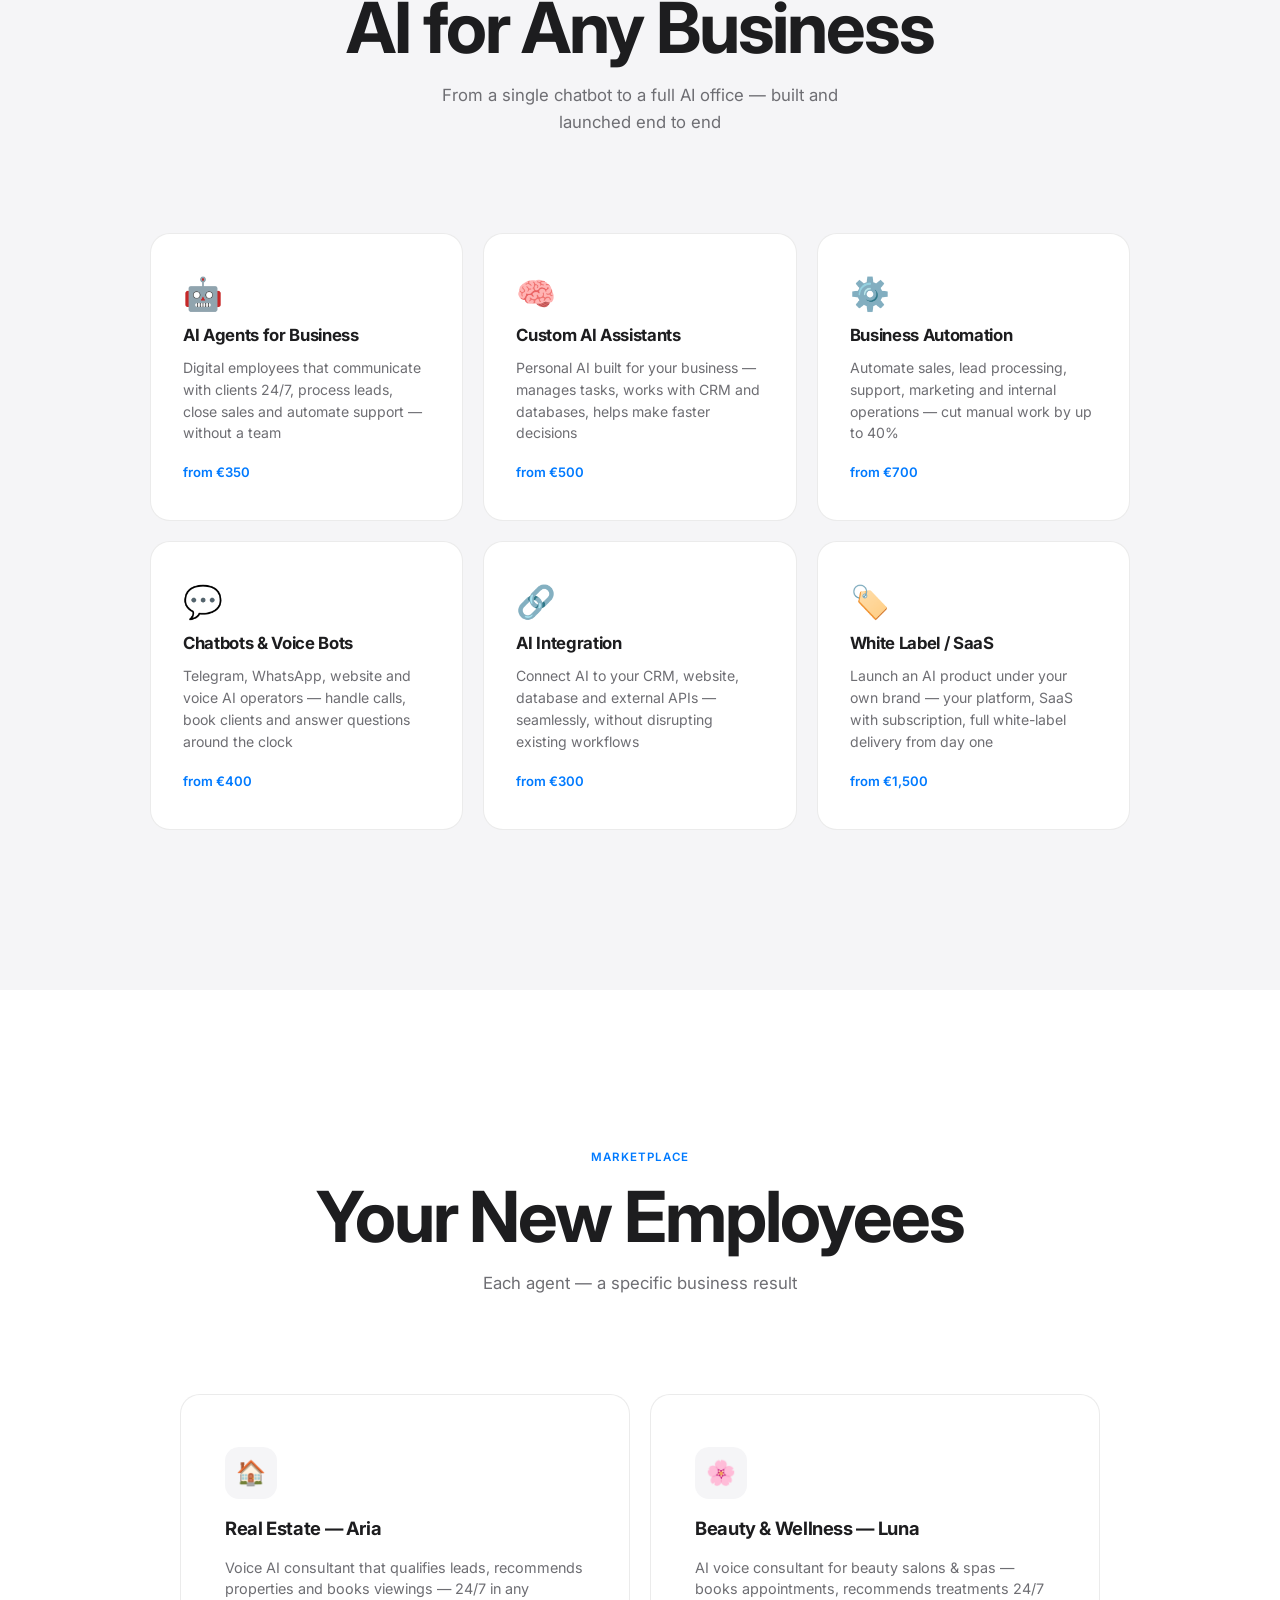
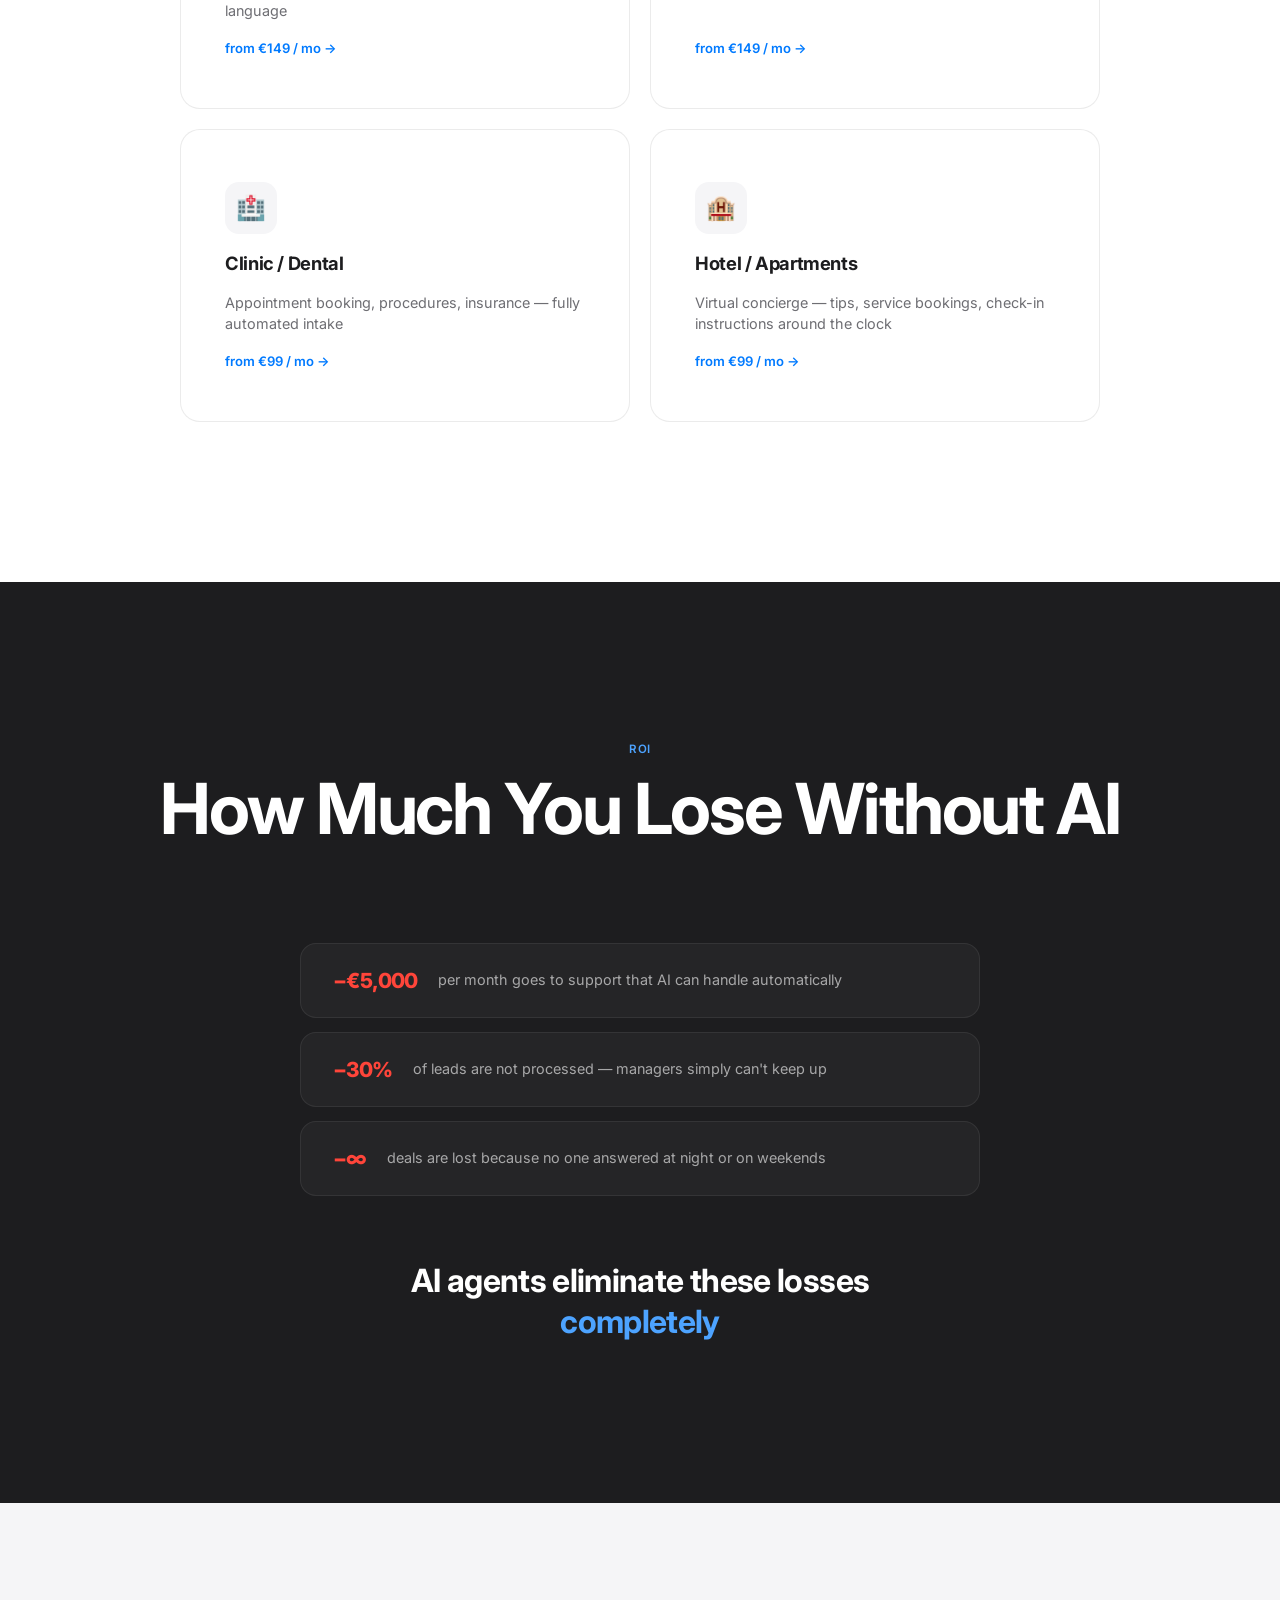
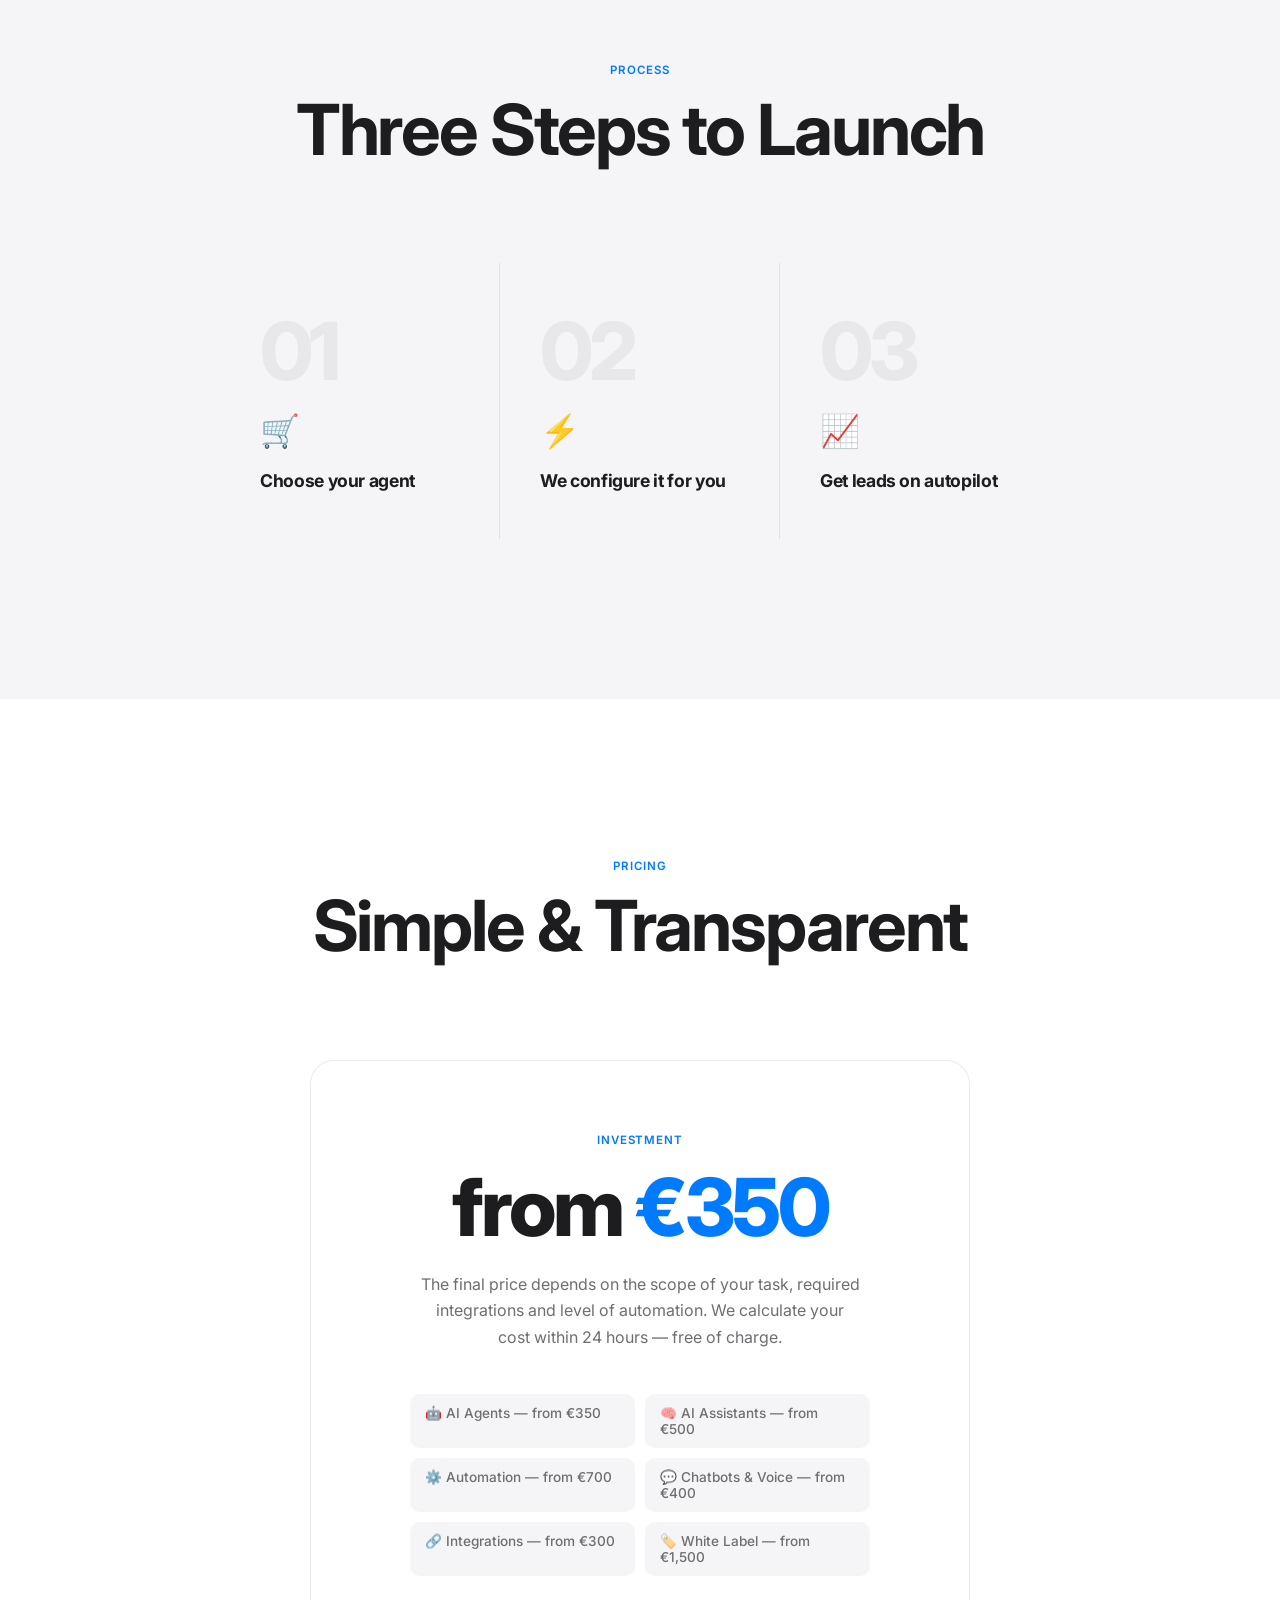
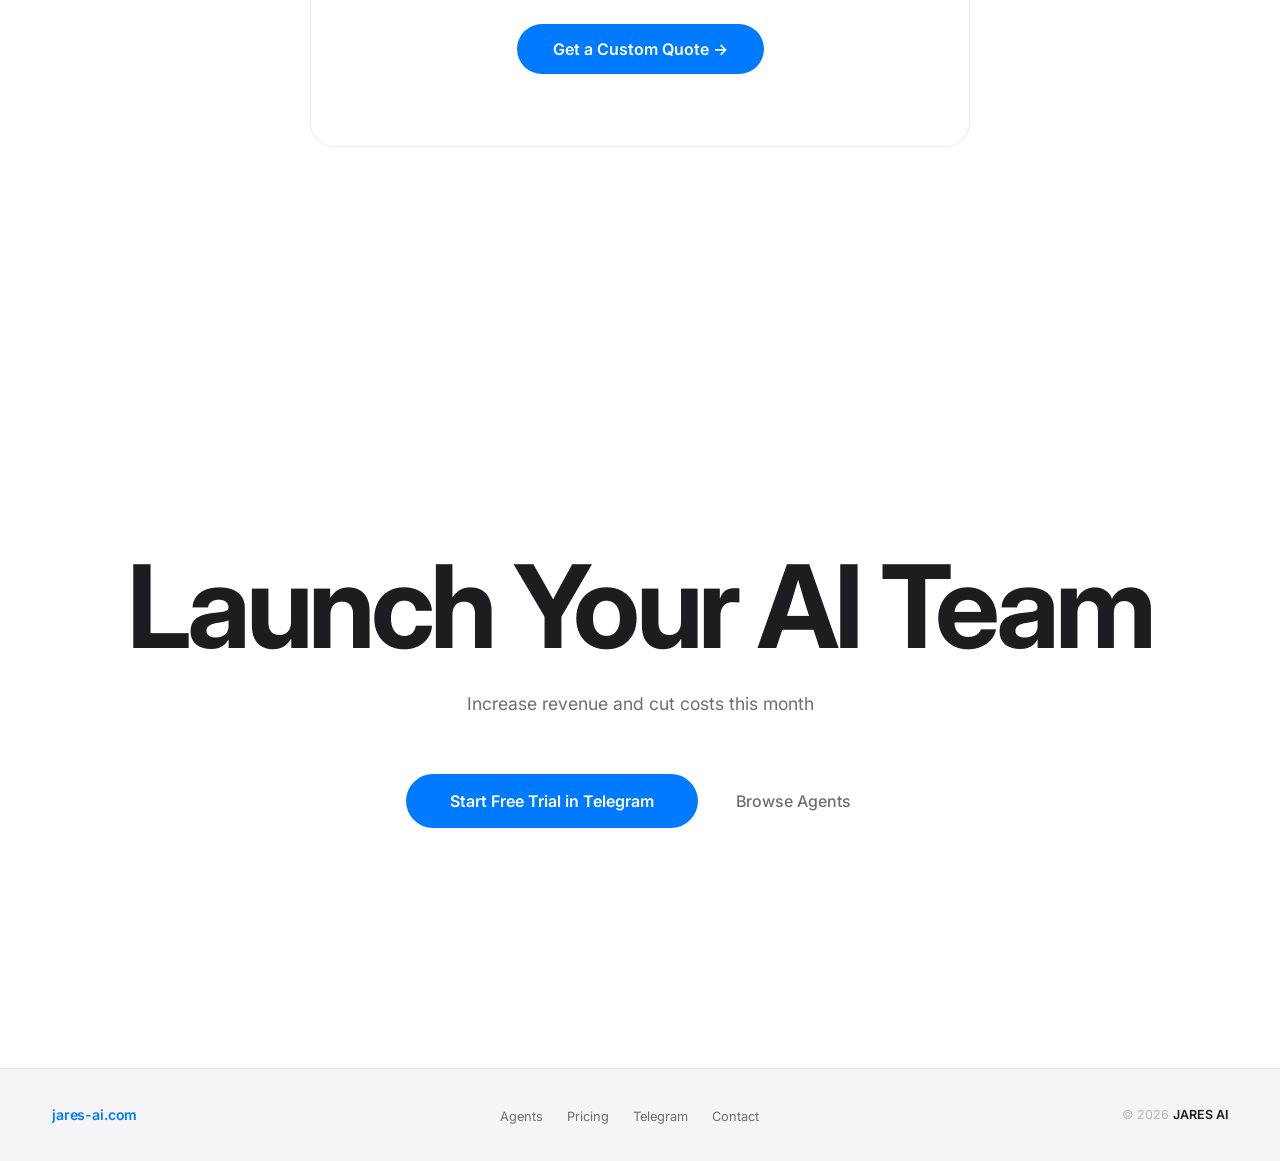
==== commit 29ebf85f: "feat(landing): add services section + replace pricing cards with 'from €350' - New #services section" ====
--- a/index.html
+++ b/index.html
@@ -449,6 +449,50 @@
     .lp-success-text { font-size: 0.82rem; color: var(--gray); line-height: 1.5; }
     .lp-divider { font-size: 0.7rem; color: #d0d0d8; text-align: center; margin: 4px 0 8px; letter-spacing: 0.03em; }
 
+    /* ── SERVICES GRID ── */
+    .svcs {
+      max-width: 980px; margin: 0 auto;
+      display: grid; grid-template-columns: repeat(3,1fr); gap: 20px;
+    }
+    .svc {
+      border: 1px solid var(--border); border-radius: 20px;
+      padding: 40px 32px; display: flex; flex-direction: column; gap: 12px;
+      background: var(--white); transition: box-shadow 0.3s, transform 0.3s;
+    }
+    .svc:hover { box-shadow: 0 16px 48px rgba(0,0,0,0.07); transform: translateY(-4px); }
+    .svc-icon { font-size: 2rem; }
+    .svc-name { font-size: 1.05rem; font-weight: 700; letter-spacing: -0.02em; }
+    .svc-desc { font-size: 0.88rem; color: var(--gray); line-height: 1.55; flex: 1; }
+    .svc-from { font-size: 0.82rem; font-weight: 600; color: var(--blue); margin-top: 8px; }
+
+    /* ── PRICING SIMPLE ── */
+    .price-simple { max-width: 660px; margin: 0 auto; text-align: center; }
+    .price-simple-inner {
+      border: 1px solid var(--border); border-radius: 24px;
+      padding: 72px 60px; background: var(--white);
+    }
+    .price-from-eyebrow {
+      font-size: 0.72rem; font-weight: 600; letter-spacing: 0.08em;
+      text-transform: uppercase; color: var(--blue); margin-bottom: 20px;
+    }
+    .price-from-num {
+      font-size: clamp(2.8rem, 8vw, 5rem); font-weight: 800;
+      letter-spacing: -0.04em; line-height: 1; margin-bottom: 24px;
+    }
+    .price-from-num span { color: var(--blue); }
+    .price-from-desc {
+      font-size: 1rem; color: var(--gray); line-height: 1.65;
+      max-width: 440px; margin: 0 auto 44px;
+    }
+    .price-from-items {
+      display: grid; grid-template-columns: repeat(2,1fr); gap: 10px;
+      text-align: left; max-width: 460px; margin: 0 auto 48px;
+    }
+    .pfi {
+      font-size: 0.85rem; color: var(--gray); padding: 11px 15px;
+      background: var(--light); border-radius: 10px; font-weight: 500;
+    }
+
     /* ── SCROLL REVEAL ── */
     .r { opacity:0; transform: translateY(22px); transition: opacity 0.85s ease, transform 0.85s ease; }
     .r.in { opacity:1; transform: none; }
@@ -463,11 +507,13 @@
       nav { padding: 0 20px; }
       .nav-links { display: none; }
       #hero, .sec, #trust, #cta, footer { padding-left: 24px; padding-right: 24px; }
-      .wgrid, .cards, .steps, .plans { grid-template-columns: 1fr; }
+      .wgrid, .cards, .steps, .plans, .svcs { grid-template-columns: 1fr; }
       .step { border-right: none; border-bottom: 1px solid var(--border); }
       .step:last-child { border-bottom: none; }
       elevenlabs-convai { bottom: 20px !important; left: 16px !important; }
       #lead-popup { left: 16px; width: calc(100vw - 32px); bottom: 144px; }
+      .price-simple-inner { padding: 48px 28px; }
+      .price-from-items { grid-template-columns: 1fr; max-width: 100%; }
     }
 
     /* ── NO CURSOR ON MOBILE / TABLET ── */
@@ -546,6 +592,53 @@
   <section id="trust">
     <div class="trust-label" data-i18n="trust.label">Deployed across real estate, hospitality, healthcare and retail</div>
     <div class="trust-stat" data-i18n="trust.stat">AI agents working <em>24/7</em> in <em>5</em> languages — ready in <em>48 hours</em></div>
+  </section>
+
+  <!-- SERVICES — What We Build -->
+  <section id="services" class="sec alt">
+    <div class="sec-head r">
+      <div class="sec-eye" data-i18n="services.eye">Solutions</div>
+      <h2 class="sec-title" data-i18n="services.title">AI for Any Business</h2>
+      <p class="sec-sub" data-i18n="services.sub">From a single chatbot to a full AI office — built and launched end to end</p>
+    </div>
+    <div class="svcs r">
+      <div class="svc">
+        <div class="svc-icon">🤖</div>
+        <div class="svc-name" data-i18n="svc.n1">AI Agents for Business</div>
+        <div class="svc-desc" data-i18n="svc.d1">Digital employees that communicate with clients 24/7, process leads, close sales and automate support — without a team</div>
+        <div class="svc-from" data-i18n="svc.f1">from €350</div>
+      </div>
+      <div class="svc">
+        <div class="svc-icon">🧠</div>
+        <div class="svc-name" data-i18n="svc.n2">Custom AI Assistants</div>
+        <div class="svc-desc" data-i18n="svc.d2">Personal AI built for your business — manages tasks and processes, works with CRM and databases, helps make decisions faster</div>
+        <div class="svc-from" data-i18n="svc.f2">from €500</div>
+      </div>
+      <div class="svc">
+        <div class="svc-icon">⚙️</div>
+        <div class="svc-name" data-i18n="svc.n3">Business Automation</div>
+        <div class="svc-desc" data-i18n="svc.d3">Automate sales, lead processing, client support, marketing and internal operations — cut manual work by up to 40%</div>
+        <div class="svc-from" data-i18n="svc.f3">from €700</div>
+      </div>
+      <div class="svc">
+        <div class="svc-icon">💬</div>
+        <div class="svc-name" data-i18n="svc.n4">Chatbots &amp; Voice Bots</div>
+        <div class="svc-desc" data-i18n="svc.d4">Telegram, WhatsApp, website and voice AI operators — handle calls, book clients and answer questions around the clock</div>
+        <div class="svc-from" data-i18n="svc.f4">from €400</div>
+      </div>
+      <div class="svc">
+        <div class="svc-icon">🔗</div>
+        <div class="svc-name" data-i18n="svc.n5">AI Integration</div>
+        <div class="svc-desc" data-i18n="svc.d5">Connect AI to your CRM, website, database and external APIs — seamlessly, without disrupting existing workflows</div>
+        <div class="svc-from" data-i18n="svc.f5">from €300</div>
+      </div>
+      <div class="svc">
+        <div class="svc-icon">🏷️</div>
+        <div class="svc-name" data-i18n="svc.n6">White Label / SaaS</div>
+        <div class="svc-desc" data-i18n="svc.d6">Launch an AI product under your own brand — your platform, SaaS with subscription, full white-label delivery from day one</div>
+        <div class="svc-from" data-i18n="svc.f6">from €1,500</div>
+      </div>
+    </div>
   </section>
 
   <!-- AGENTS -->
@@ -628,27 +721,20 @@
       <div class="sec-eye" data-i18n="pricing.eye">Pricing</div>
       <h2 class="sec-title" data-i18n="pricing.title">Simple &amp; Transparent</h2>
     </div>
-    <div class="plans r">
-      <div class="plan">
-        <div class="plan-tier">Starter</div>
-        <div class="plan-price">€49</div>
-        <div class="plan-hint" data-i18n="pricing.mo">/ month</div>
-        <div class="plan-desc" data-i18n="pricing.d1">1 AI agent · booking & FAQ · Telegram & WhatsApp · 3 languages</div>
-        <a href="https://t.me/JaresAgentsBot" target="_blank" rel="noopener" class="plan-btn" data-i18n="pricing.btn1">Get Started</a>
-      </div>
-      <div class="plan pro">
-        <div class="plan-tier">Growth</div>
-        <div class="plan-price">€149</div>
-        <div class="plan-hint" data-i18n="pricing.mo">/ month</div>
-        <div class="plan-desc" data-i18n="pricing.d2">1 voice AI agent · lead scoring · 5 languages · analytics · priority setup</div>
-        <a href="https://t.me/JaresAgentsBot" target="_blank" rel="noopener" class="plan-btn" data-i18n="pricing.btn2">Get Started</a>
-      </div>
-      <div class="plan">
-        <div class="plan-tier">Enterprise</div>
-        <div class="plan-price">€499<span style="font-size:1.5rem;font-weight:500">+</span></div>
-        <div class="plan-hint">&nbsp;</div>
-        <div class="plan-desc" data-i18n="pricing.d3">Multi-agent suite · custom integrations · white label · dedicated manager</div>
-        <a href="https://t.me/JaresAgentsBot" target="_blank" rel="noopener" class="plan-btn" data-i18n="pricing.btn3">Contact Us</a>
+    <div class="price-simple r">
+      <div class="price-simple-inner">
+        <div class="price-from-eyebrow" data-i18n="pricing.from_eye">Investment</div>
+        <div class="price-from-num">from <span>€350</span></div>
+        <p class="price-from-desc" data-i18n="pricing.from_desc">The final price depends on the scope of your task, required integrations and level of automation. We calculate your cost within 24 hours — free of charge.</p>
+        <div class="price-from-items">
+          <div class="pfi">🤖 AI Agents — from €350</div>
+          <div class="pfi">🧠 AI Assistants — from €500</div>
+          <div class="pfi">⚙️ Automation — from €700</div>
+          <div class="pfi">💬 Chatbots &amp; Voice — from €400</div>
+          <div class="pfi">🔗 Integrations — from €300</div>
+          <div class="pfi">🏷️ White Label — from €1,500</div>
+        </div>
+        <a href="https://t.me/JaresAgentsBot" target="_blank" rel="noopener" class="btn-fill" data-i18n="pricing.cta">Get a Custom Quote →</a>
       </div>
     </div>
   </section>
@@ -736,11 +822,19 @@
       "roi.answer":"AI agents eliminate these losses <span>completely</span>",
       "how.eye":"Process","how.title":"Three Steps to Launch",
       "how.s1":"Choose your agent","how.s2":"We configure it for you","how.s3":"Get leads on autopilot",
-      "pricing.eye":"Pricing","pricing.title":"Simple &amp; Transparent","pricing.mo":"/ month",
-      "pricing.d1":"1 AI agent · booking &amp; FAQ · Telegram &amp; WhatsApp · 3 languages",
-      "pricing.d2":"1 voice AI agent · lead scoring · 5 languages · analytics · priority setup",
-      "pricing.d3":"Multi-agent suite · custom integrations · white label · dedicated manager",
-      "pricing.btn1":"Get Started","pricing.btn2":"Get Started","pricing.btn3":"Contact Us",
+      "services.eye":"Solutions",
+      "services.title":"AI for Any Business",
+      "services.sub":"From a single chatbot to a full AI office — built and launched end to end",
+      "svc.n1":"AI Agents for Business","svc.d1":"Digital employees that communicate with clients 24/7, process leads, close sales and automate support — without a team","svc.f1":"from €350",
+      "svc.n2":"Custom AI Assistants","svc.d2":"Personal AI built for your business — manages tasks, works with CRM and databases, helps make faster decisions","svc.f2":"from €500",
+      "svc.n3":"Business Automation","svc.d3":"Automate sales, lead processing, support, marketing and internal operations — cut manual work by up to 40%","svc.f3":"from €700",
+      "svc.n4":"Chatbots &amp; Voice Bots","svc.d4":"Telegram, WhatsApp, website and voice AI operators — handle calls, book clients and answer questions around the clock","svc.f4":"from €400",
+      "svc.n5":"AI Integration","svc.d5":"Connect AI to your CRM, website, database and external APIs — seamlessly, without disrupting existing workflows","svc.f5":"from €300",
+      "svc.n6":"White Label / SaaS","svc.d6":"Launch an AI product under your own brand — your platform, SaaS with subscription, full white-label delivery from day one","svc.f6":"from €1,500",
+      "pricing.eye":"Pricing","pricing.title":"Simple &amp; Transparent",
+      "pricing.from_eye":"Investment",
+      "pricing.from_desc":"The final price depends on the scope of your task, required integrations and level of automation. We calculate your cost within 24 hours — free of charge.",
+      "pricing.cta":"Get a Custom Quote →",
       "cta.title":"Launch Your AI Team","cta.sub":"Increase revenue and cut costs this month",
       "cta.btn1":"Start Free Trial in Telegram","cta.btn2":"Browse Agents",
       "footer.contact":"Contact",
@@ -769,11 +863,19 @@
       "roi.answer":"KI-Agenten beseitigen diese Verluste <span>vollständig</span>",
       "how.eye":"Prozess","how.title":"Drei Schritte zum Start",
       "how.s1":"Agenten auswählen","how.s2":"Wir konfigurieren ihn","how.s3":"Leads auf Autopilot",
-      "pricing.eye":"Preise","pricing.title":"Einfach &amp; transparent","pricing.mo":"/ Monat",
-      "pricing.d1":"1 KI-Agent · Buchung &amp; FAQ · Telegram &amp; WhatsApp · 3 Sprachen",
-      "pricing.d2":"1 Sprach-KI-Agent · Lead-Scoring · 5 Sprachen · Analytics · Priority-Setup",
-      "pricing.d3":"Multi-Agenten-Suite · individuelle Integrationen · White Label · dedizierter Manager",
-      "pricing.btn1":"Loslegen","pricing.btn2":"Loslegen","pricing.btn3":"Kontakt",
+      "services.eye":"Lösungen",
+      "services.title":"KI für jedes Unternehmen",
+      "services.sub":"Vom einfachen Chatbot bis zum vollständigen KI-Büro — komplett entwickelt und in Betrieb genommen",
+      "svc.n1":"KI-Agenten für Unternehmen","svc.d1":"Digitale Mitarbeiter, die rund um die Uhr mit Kunden kommunizieren, Leads bearbeiten, Verkäufe abschließen und den Support automatisieren","svc.f1":"ab €350",
+      "svc.n2":"Individuelle KI-Assistenten","svc.d2":"Persönliche KI, maßgeschneidert für Ihr Unternehmen — verwaltet Aufgaben, arbeitet mit CRM und Datenbanken, beschleunigt Entscheidungen","svc.f2":"ab €500",
+      "svc.n3":"Geschäftsprozess-Automatisierung","svc.d3":"Automatisieren Sie Vertrieb, Lead-Bearbeitung, Kundensupport, Marketing und interne Abläufe — bis zu 40 % weniger Handarbeit","svc.f3":"ab €700",
+      "svc.n4":"Chatbots &amp; Sprachbots","svc.d4":"Telegram, WhatsApp, Website und KI-Sprachoperatoren — nehmen Anrufe entgegen, buchen Kunden und beantworten Fragen rund um die Uhr","svc.f4":"ab €400",
+      "svc.n5":"KI-Integration","svc.d5":"Verbinden Sie KI mit Ihrem CRM, Ihrer Website, Datenbank und externen APIs — nahtlos, ohne bestehende Abläufe zu unterbrechen","svc.f5":"ab €300",
+      "svc.n6":"White Label / SaaS","svc.d6":"Starten Sie ein KI-Produkt unter Ihrer eigenen Marke — Ihre Plattform, SaaS mit Abo, vollständige White-Label-Lieferung von Anfang an","svc.f6":"ab €1.500",
+      "pricing.eye":"Preise","pricing.title":"Einfach &amp; transparent",
+      "pricing.from_eye":"Investition",
+      "pricing.from_desc":"Der Endpreis hängt vom Umfang Ihrer Aufgabe, den erforderlichen Integrationen und dem Automatisierungsgrad ab. Wir berechnen Ihre Kosten innerhalb von 24 Stunden — kostenlos.",
+      "pricing.cta":"Individuelles Angebot anfordern →",
       "cta.title":"KI-Team starten","cta.sub":"Umsatz steigern und Kosten noch diesen Monat senken",
       "cta.btn1":"Kostenlos in Telegram starten","cta.btn2":"Agenten entdecken",
       "footer.contact":"Kontakt",
@@ -802,11 +904,19 @@
       "roi.answer":"Les agents IA éliminent ces pertes <span>complètement</span>",
       "how.eye":"Processus","how.title":"Trois étapes pour lancer",
       "how.s1":"Choisir votre agent","how.s2":"Nous le configurons","how.s3":"Leads en automatique",
-      "pricing.eye":"Tarifs","pricing.title":"Simple &amp; transparent","pricing.mo":"/ mois",
-      "pricing.d1":"1 agent IA · réservation &amp; FAQ · Telegram &amp; WhatsApp · 3 langues",
-      "pricing.d2":"1 agent vocal IA · scoring leads · 5 langues · analytics · setup prioritaire",
-      "pricing.d3":"Suite multi-agents · intégrations sur mesure · marque blanche · manager dédié",
-      "pricing.btn1":"Commencer","pricing.btn2":"Commencer","pricing.btn3":"Nous contacter",
+      "services.eye":"Solutions",
+      "services.title":"L'IA pour toute entreprise",
+      "services.sub":"Du simple chatbot à un bureau IA complet — développé et mis en ligne de A à Z",
+      "svc.n1":"Agents IA pour entreprises","svc.d1":"Des employés numériques qui communiquent avec vos clients 24h/24, traitent les leads, closent des ventes et automatisent le support","svc.f1":"dès €350",
+      "svc.n2":"Assistants IA sur mesure","svc.d2":"Une IA personnelle conçue pour votre entreprise — gère les tâches, travaille avec votre CRM et vos bases de données, accélère les décisions","svc.f2":"dès €500",
+      "svc.n3":"Automatisation des processus","svc.d3":"Automatisez les ventes, le traitement des leads, le support, le marketing et les opérations internes — jusqu'à 40 % de travail manuel en moins","svc.f3":"dès €700",
+      "svc.n4":"Chatbots &amp; bots vocaux","svc.d4":"Telegram, WhatsApp, site web et opérateurs IA vocaux — prennent des appels, réservent des clients et répondent aux questions 24h/24","svc.f4":"dès €400",
+      "svc.n5":"Intégration IA","svc.d5":"Connectez l'IA à votre CRM, site, base de données et APIs externes — sans perturber vos processus existants","svc.f5":"dès €300",
+      "svc.n6":"White Label / SaaS","svc.d6":"Lancez un produit IA sous votre propre marque — votre plateforme, SaaS avec abonnement, livraison white-label complète dès le premier jour","svc.f6":"dès €1 500",
+      "pricing.eye":"Tarifs","pricing.title":"Simple &amp; transparent",
+      "pricing.from_eye":"Investissement",
+      "pricing.from_desc":"Le prix final dépend du périmètre de votre projet, des intégrations nécessaires et du niveau d'automatisation. Nous calculons votre coût en 24 heures — gratuitement.",
+      "pricing.cta":"Obtenir un devis personnalisé →",
       "cta.title":"Lancez votre équipe IA","cta.sub":"Augmentez vos revenus et réduisez vos coûts ce mois-ci",
       "cta.btn1":"Démarrer gratuitement sur Telegram","cta.btn2":"Voir les agents",
       "footer.contact":"Contact",
@@ -835,11 +945,19 @@
       "roi.answer":"Los agentes IA eliminan estas pérdidas <span>completamente</span>",
       "how.eye":"Proceso","how.title":"Tres pasos para lanzar",
       "how.s1":"Elige tu agente","how.s2":"Lo configuramos para ti","how.s3":"Leads en piloto automático",
-      "pricing.eye":"Precios","pricing.title":"Simple &amp; transparente","pricing.mo":"/ mes",
-      "pricing.d1":"1 agente IA · reservas &amp; FAQ · Telegram &amp; WhatsApp · 3 idiomas",
-      "pricing.d2":"1 agente de voz IA · scoring leads · 5 idiomas · analytics · setup prioritario",
-      "pricing.d3":"Suite multi-agente · integraciones a medida · marca blanca · manager dedicado",
-      "pricing.btn1":"Empezar","pricing.btn2":"Empezar","pricing.btn3":"Contactar",
+      "services.eye":"Soluciones",
+      "services.title":"IA para cualquier negocio",
+      "services.sub":"Desde un simple chatbot hasta una oficina IA completa — desarrollado y puesto en marcha de principio a fin",
+      "svc.n1":"Agentes IA para empresas","svc.d1":"Empleados digitales que se comunican con clientes 24/7, procesan leads, cierran ventas y automatizan el soporte sin necesidad de equipo","svc.f1":"desde €350",
+      "svc.n2":"Asistentes IA personalizados","svc.d2":"IA personal diseñada para tu negocio — gestiona tareas, trabaja con CRM y bases de datos, acelera la toma de decisiones","svc.f2":"desde €500",
+      "svc.n3":"Automatización de procesos","svc.d3":"Automatiza ventas, procesamiento de leads, atención al cliente, marketing y operaciones internas — hasta un 40 % menos de trabajo manual","svc.f3":"desde €700",
+      "svc.n4":"Chatbots &amp; bots de voz","svc.d4":"Telegram, WhatsApp, web y operadores IA de voz — atienden llamadas, reservan clientes y responden preguntas las 24 horas","svc.f4":"desde €400",
+      "svc.n5":"Integración IA","svc.d5":"Conecta la IA a tu CRM, sitio web, base de datos y APIs externas — sin interrumpir los flujos de trabajo existentes","svc.f5":"desde €300",
+      "svc.n6":"White Label / SaaS","svc.d6":"Lanza un producto IA bajo tu propia marca — tu plataforma, SaaS con suscripción, entrega white-label completa desde el primer día","svc.f6":"desde €1.500",
+      "pricing.eye":"Precios","pricing.title":"Simple &amp; transparente",
+      "pricing.from_eye":"Inversión",
+      "pricing.from_desc":"El precio final depende del alcance de tu proyecto, las integraciones necesarias y el nivel de automatización. Calculamos tu coste en 24 horas, sin cargo.",
+      "pricing.cta":"Solicitar presupuesto personalizado →",
       "cta.title":"Lanza tu equipo IA","cta.sub":"Aumenta los ingresos y reduce costos este mes",
       "cta.btn1":"Empezar gratis en Telegram","cta.btn2":"Ver agentes",
       "footer.contact":"Contacto",
@@ -868,11 +986,19 @@
       "roi.answer":"ИИ-агенты устраняют эти потери <span>полностью</span>",
       "how.eye":"Процесс","how.title":"Три шага до запуска",
       "how.s1":"Выберите агента","how.s2":"Мы настроим под вас","how.s3":"Лиды на автопилоте",
-      "pricing.eye":"Тарифы","pricing.title":"Просто и прозрачно","pricing.mo":"в месяц",
-      "pricing.d1":"1 ИИ-агент · запись и FAQ · Telegram и WhatsApp · 3 языка",
-      "pricing.d2":"1 голосовой ИИ-агент · скоринг лидов · 5 языков · аналитика · приоритетный запуск",
-      "pricing.d3":"Мульти-агентный пакет · кастомные интеграции · white label · персональный менеджер",
-      "pricing.btn1":"Начать","pricing.btn2":"Начать","pricing.btn3":"Связаться",
+      "services.eye":"Решения",
+      "services.title":"ИИ для любого бизнеса",
+      "services.sub":"От простого чат-бота до полноценного ИИ-офиса — разработаем и запустим под ключ",
+      "svc.n1":"ИИ-агенты для бизнеса","svc.d1":"Цифровые сотрудники, которые общаются с клиентами 24/7, обрабатывают заявки, закрывают продажи и автоматизируют поддержку","svc.f1":"от €350",
+      "svc.n2":"Персональные ИИ-ассистенты","svc.d2":"ИИ-ассистент под ваш бизнес — управляет задачами и процессами, работает с CRM и базами данных, ускоряет принятие решений","svc.f2":"от €500",
+      "svc.n3":"Автоматизация процессов","svc.d3":"Автоматизируем продажи, обработку лидов, поддержку клиентов, маркетинг и внутренние операции — до 40% меньше ручного труда","svc.f3":"от €700",
+      "svc.n4":"Чат-боты и голосовые боты","svc.d4":"Telegram, WhatsApp, сайт и голосовые ИИ-операторы — принимают звонки, записывают клиентов и отвечают на вопросы круглосуточно","svc.f4":"от €400",
+      "svc.n5":"Интеграция ИИ","svc.d5":"Подключаем ИИ к вашей CRM, сайту, базе данных и внешним API — бесшовно, не нарушая существующие процессы","svc.f5":"от €300",
+      "svc.n6":"White Label / SaaS","svc.d6":"Создаём ИИ-продукт под вашим брендом — собственная платформа, SaaS с подпиской, полная white-label поставка с первого дня","svc.f6":"от €1 500",
+      "pricing.eye":"Стоимость","pricing.title":"Прозрачные цены",
+      "pricing.from_eye":"Инвестиция",
+      "pricing.from_desc":"Финальная цена зависит от объёма задачи, необходимых интеграций и уровня автоматизации. Рассчитаем стоимость за 24 часа — бесплатно.",
+      "pricing.cta":"Получить расчёт →",
       "cta.title":"Запустите ИИ-команду","cta.sub":"Увеличьте выручку и сократите расходы уже в этом месяце",
       "cta.btn1":"Начать бесплатно в Telegram","cta.btn2":"Смотреть агентов",
       "footer.contact":"Контакты",
@@ -1085,10 +1211,11 @@
     const w = document.getElementById('jares-widget');
     if (!w) return;
     /* Official ElevenLabs events */
-    ['elevenlabs-convai:call_ended','elevenlabs-convai:disconnect',
-     'conversation_ended','conversationended','call-ended'].forEach(evt => {
-      w.addEventListener(evt, showLeadPopup);
-    });
+    // Lead popup on conversation end — disabled
+    // ['elevenlabs-convai:call_ended','elevenlabs-convai:disconnect',
+    //  'conversation_ended','conversationended','call-ended'].forEach(evt => {
+    //   w.addEventListener(evt, showLeadPopup);
+    // });
     /* Shadow DOM fallback: watch for "conversation ended" state text */
     if (w.shadowRoot) {
       const obs = new MutationObserver(() => {
@@ -1107,11 +1234,8 @@
   window.addEventListener('load', attachWidgetEvents);
   setTimeout(attachWidgetEvents, 1500);
 
-  /* ══════════════════════════════════════
-     POPUP TRIGGER — 5.5s after page load
-     Slides up above the ElevenLabs widget
-  ══════════════════════════════════════ */
-  setTimeout(showLeadPopup, 5500);
+  /* Lead popup disabled — access via Telegram Mini App */
+  // setTimeout(showLeadPopup, 5500);
   </script>
 </body>
 </html>
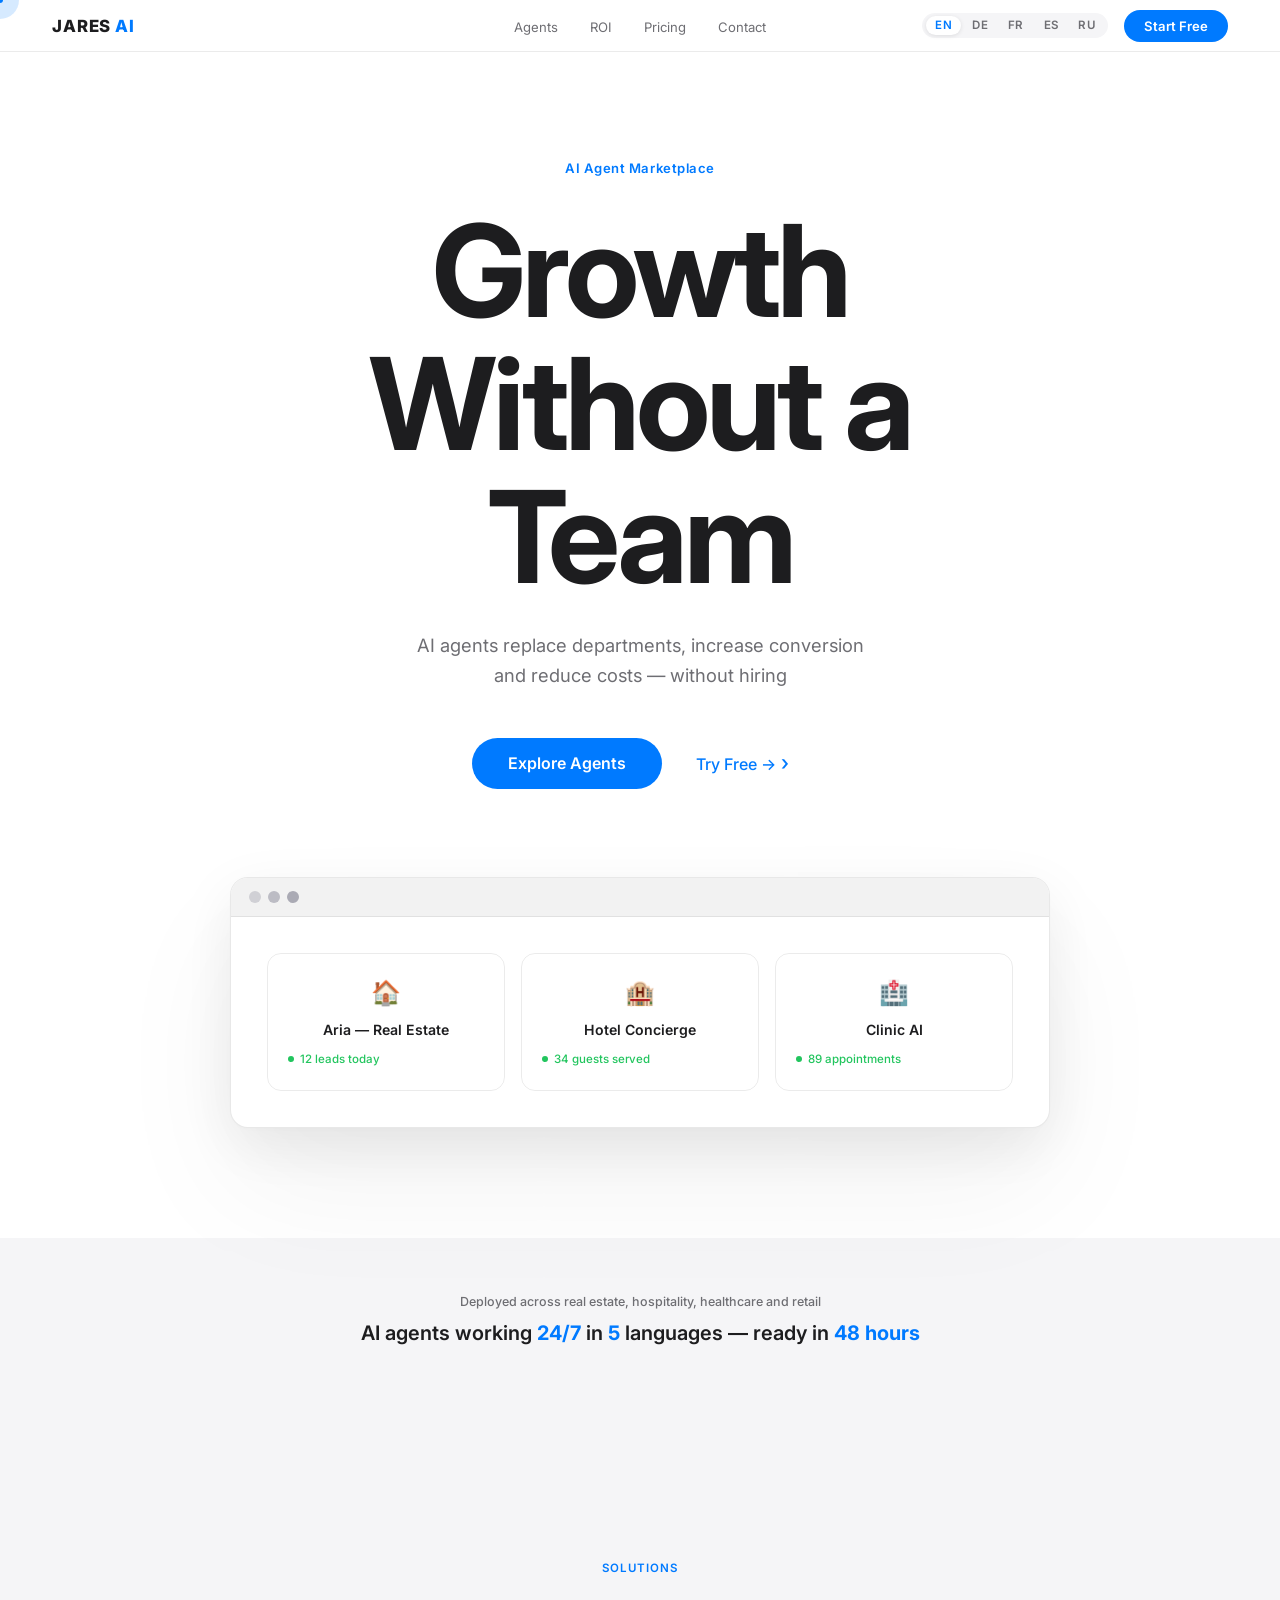
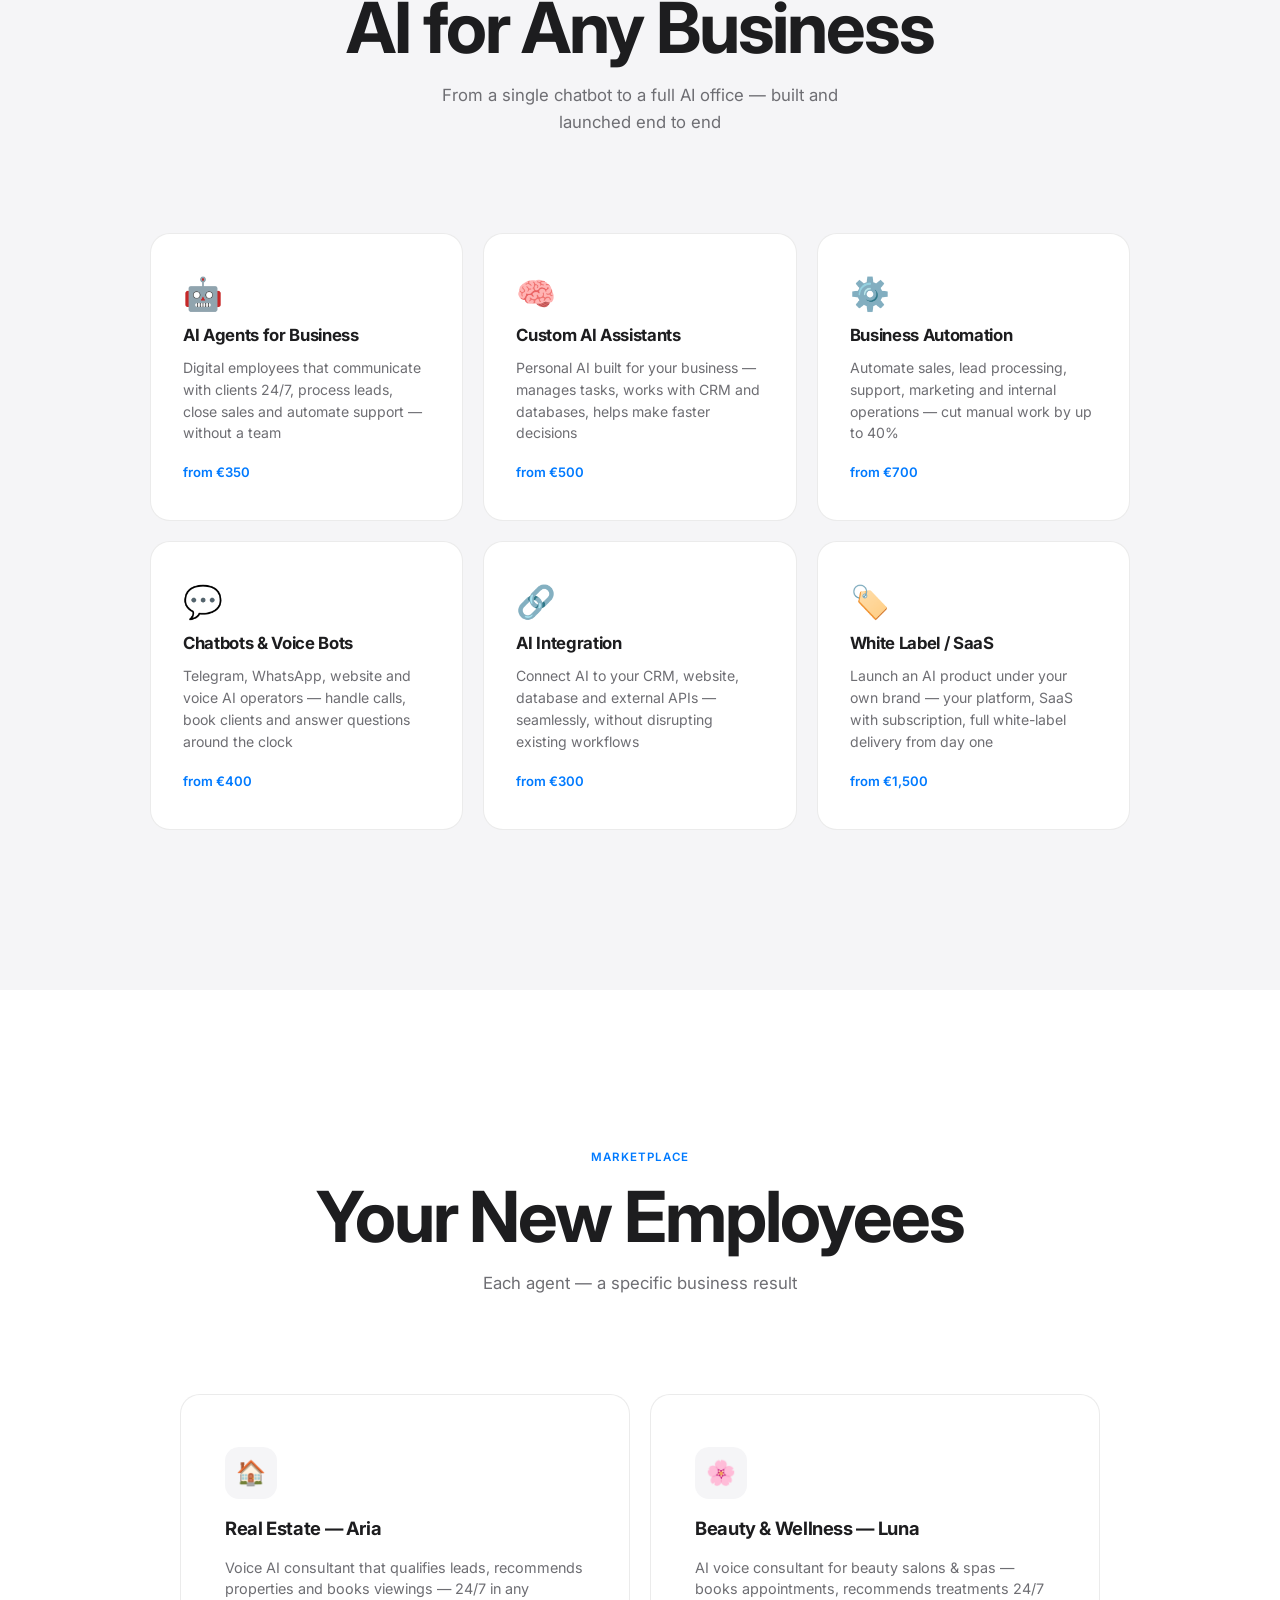
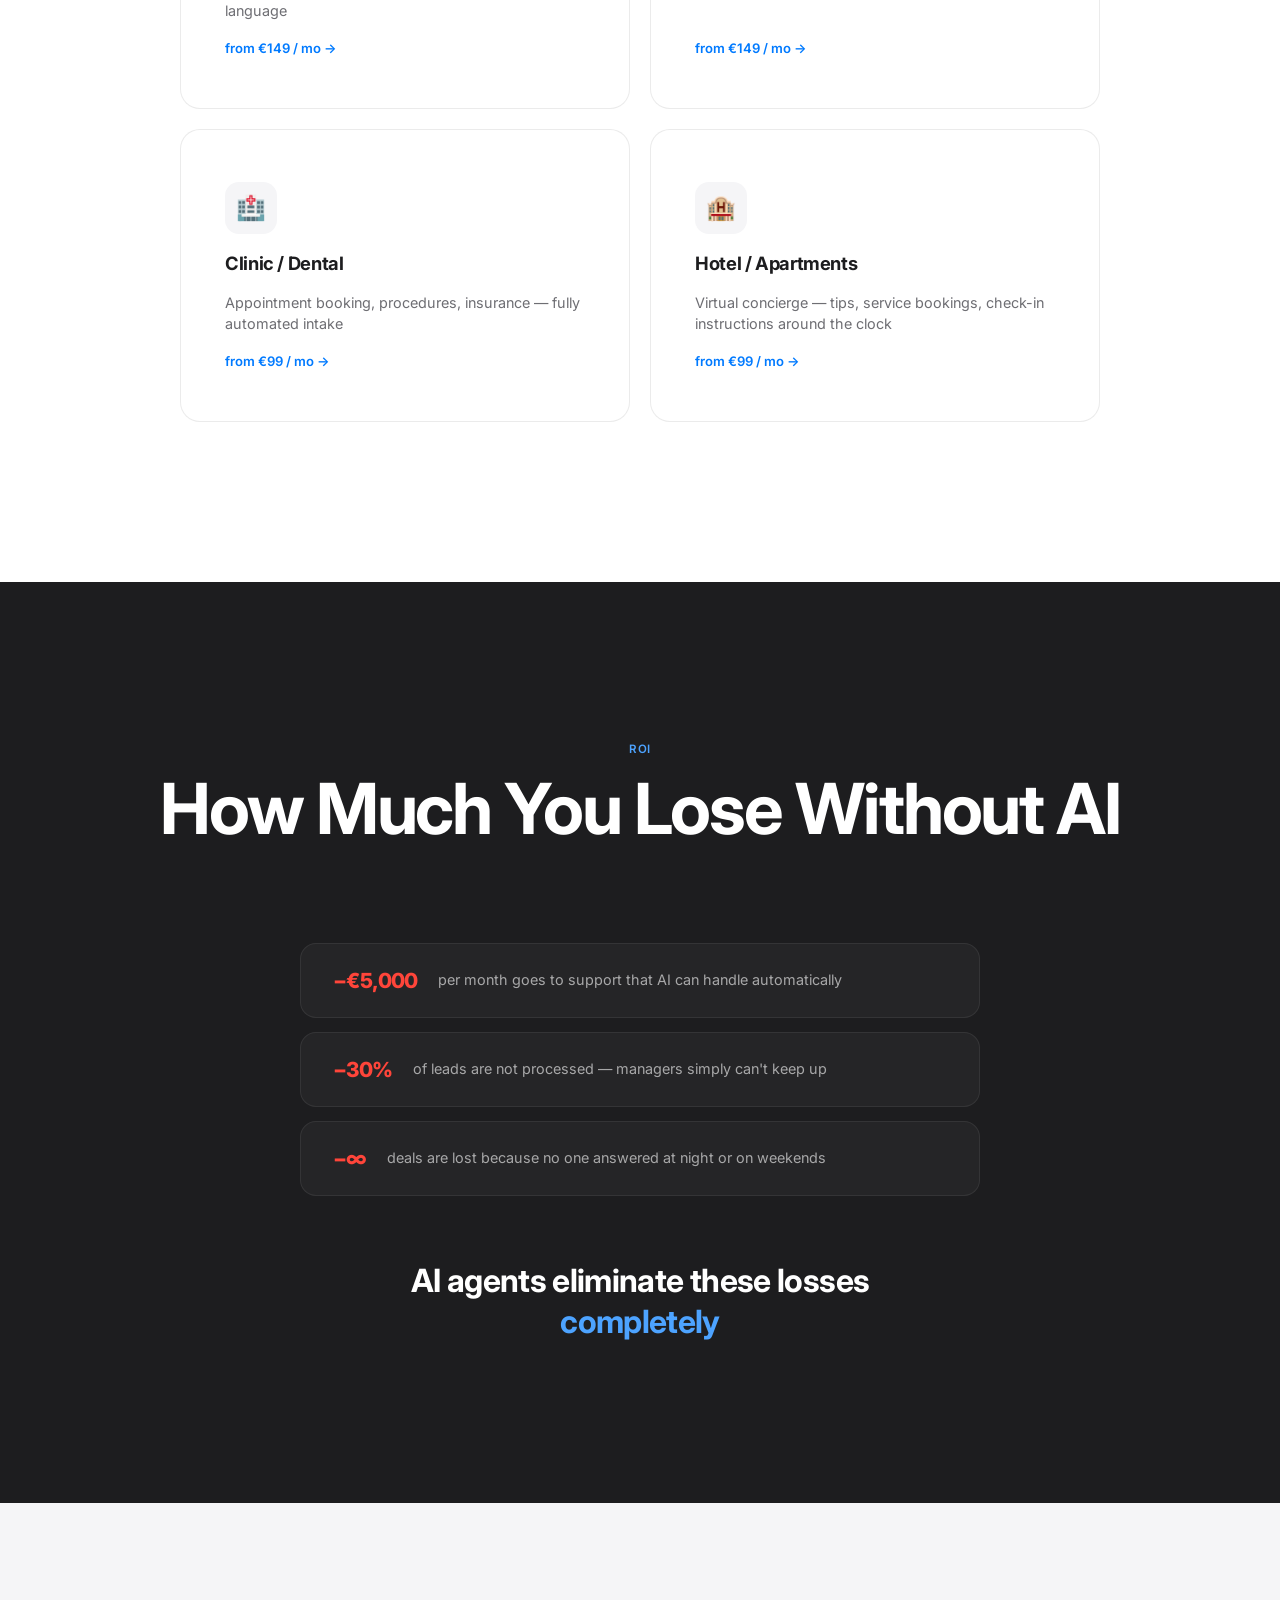
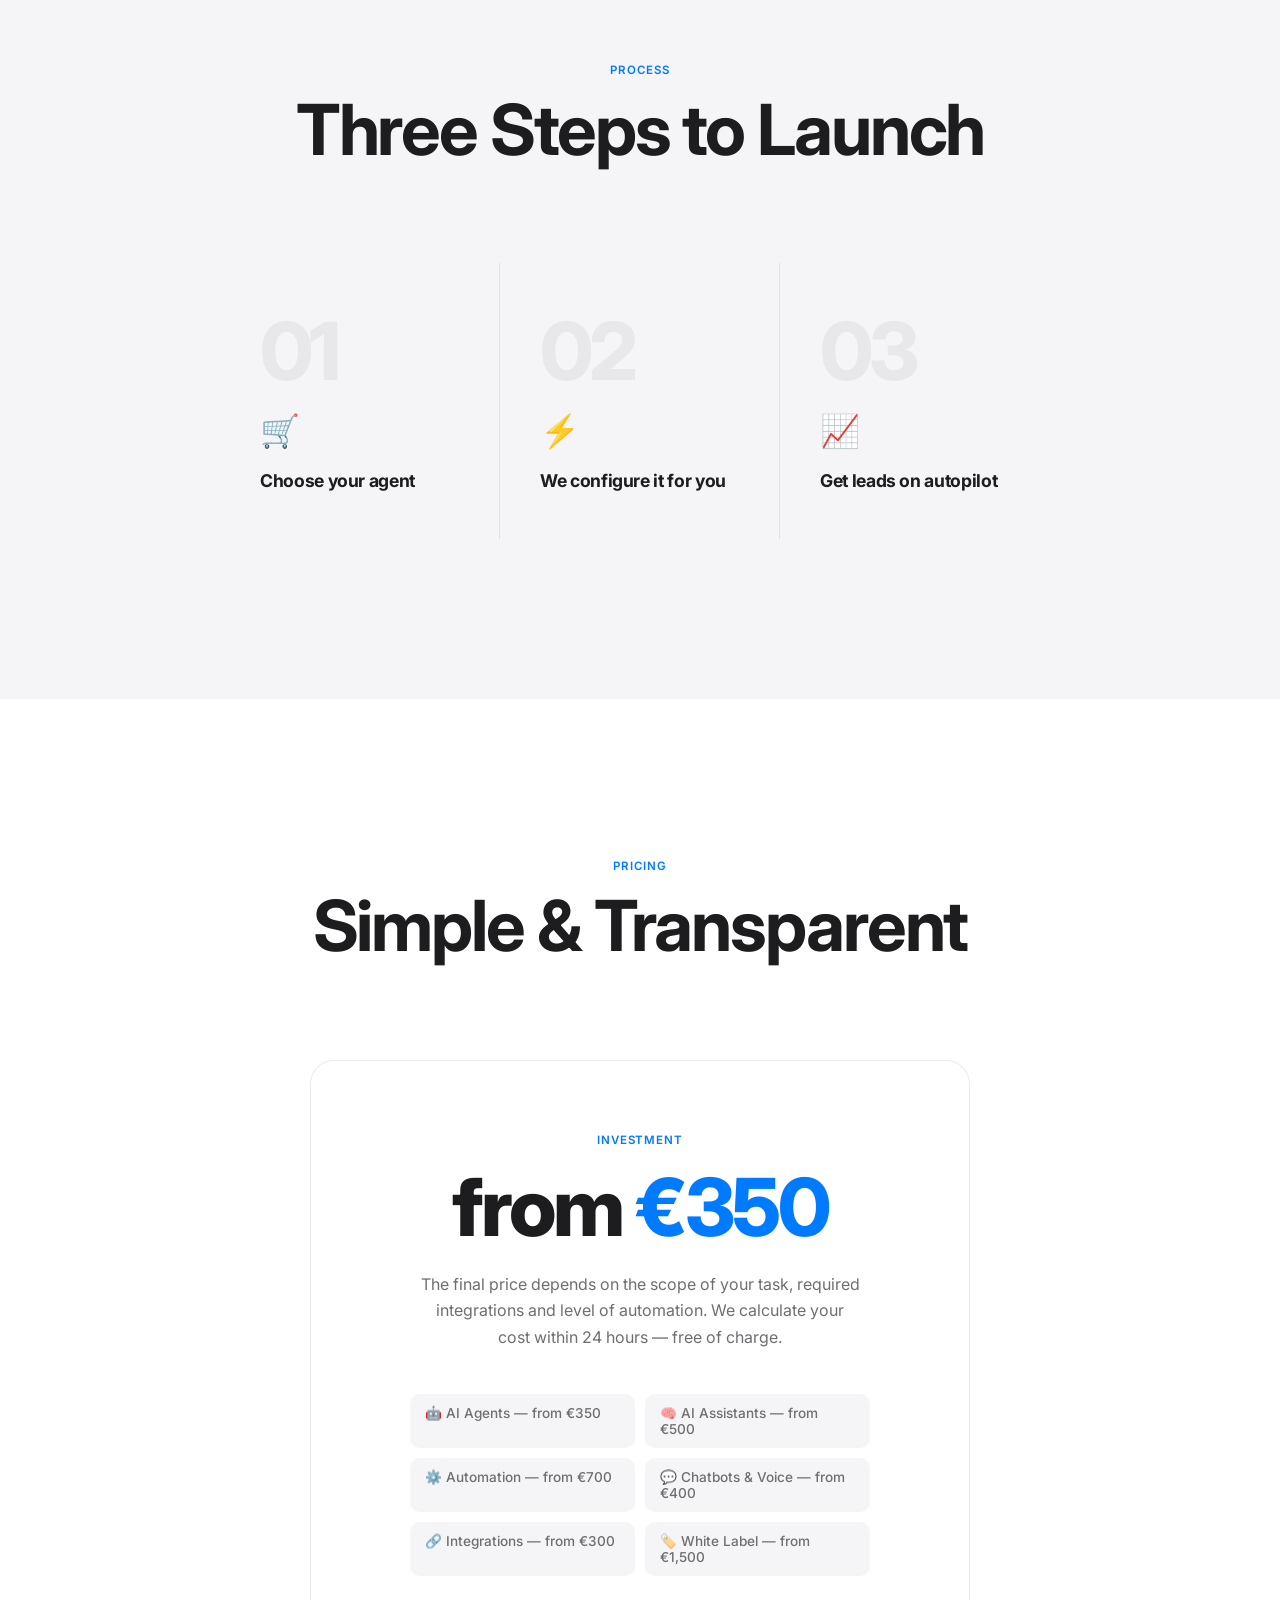
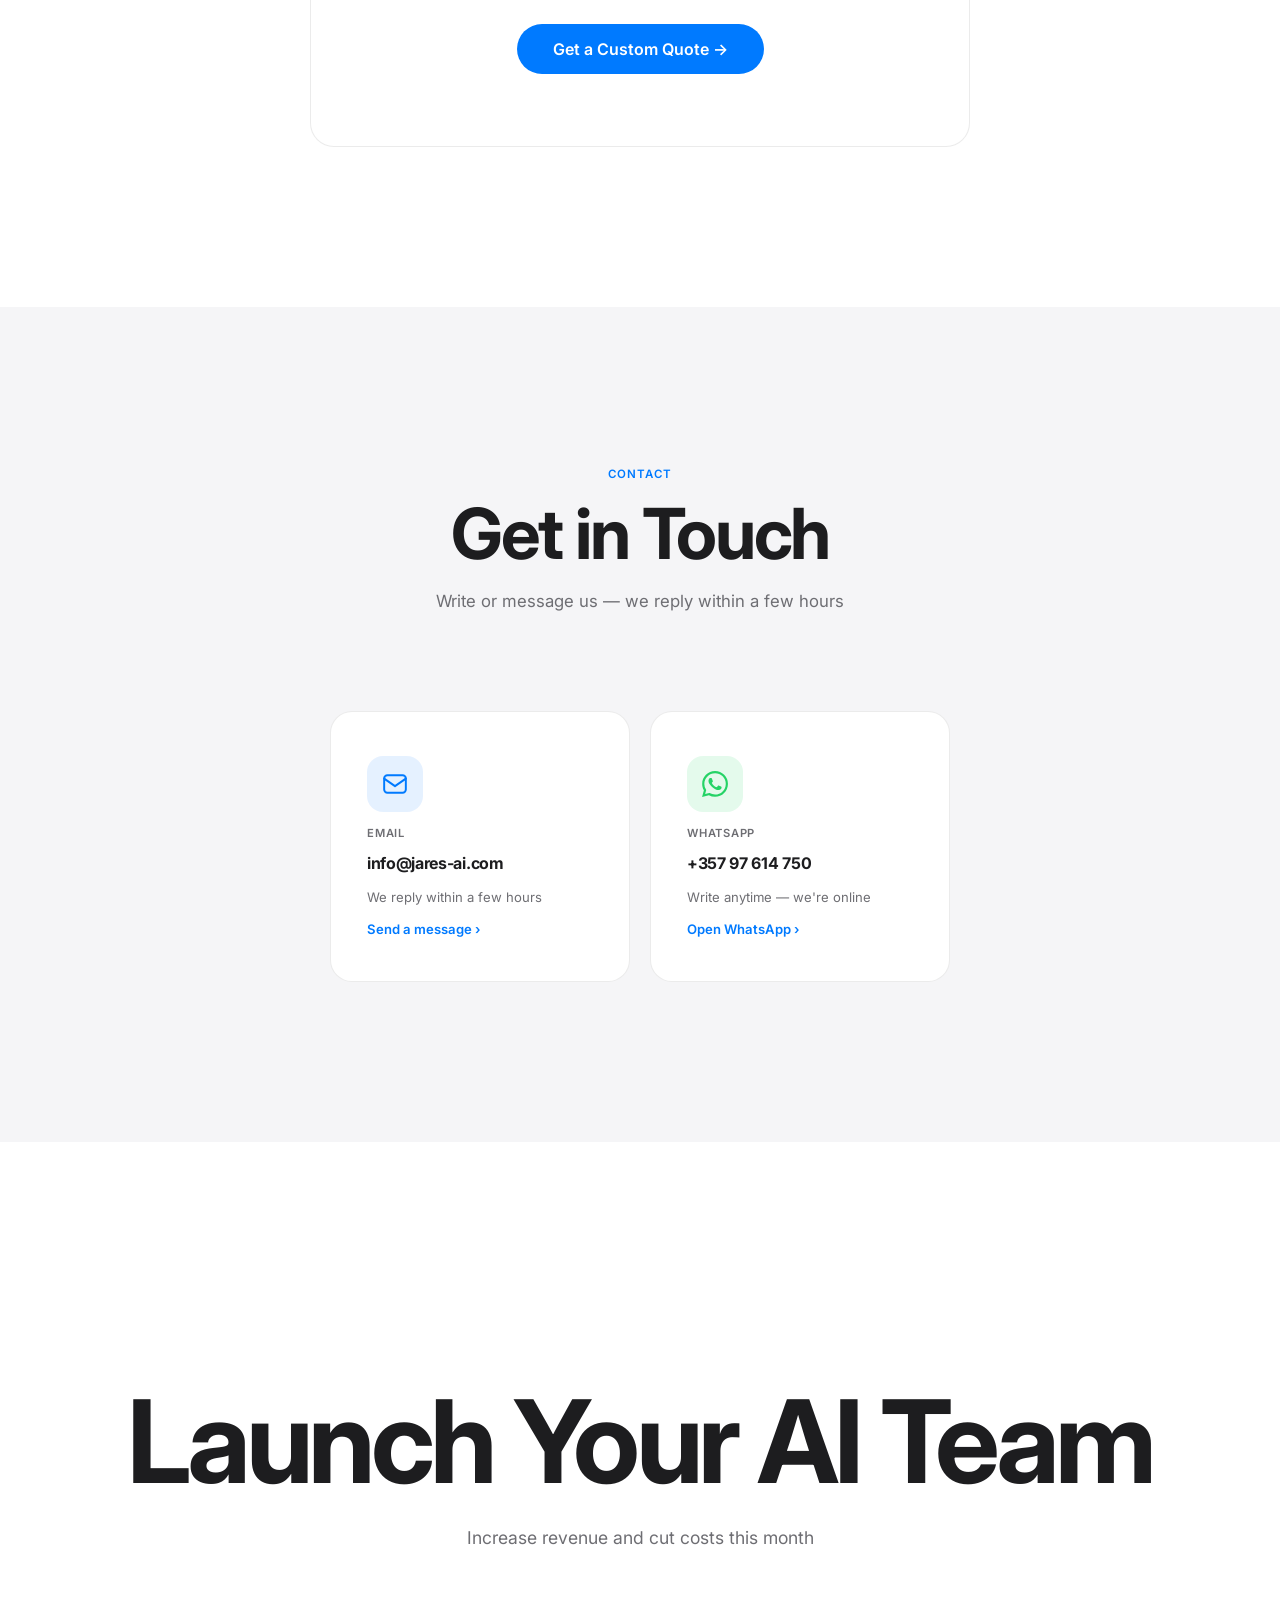
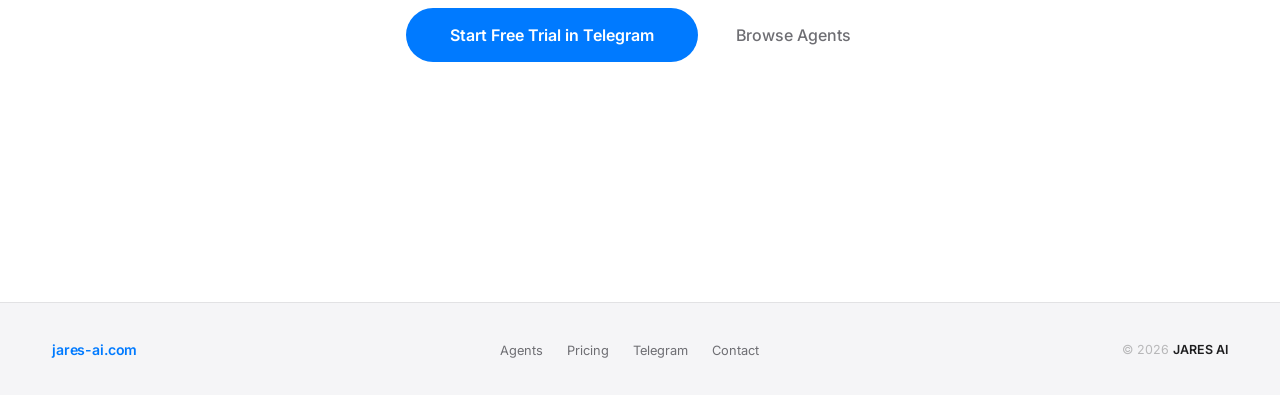
==== commit 6f73f1cf: "feat(landing): add contacts section + services section, replace pricing cards - Add #contacts sectio" ====
--- a/index.html
+++ b/index.html
@@ -493,6 +493,40 @@
       background: var(--light); border-radius: 10px; font-weight: 500;
     }
 
+    /* ── CONTACTS ── */
+    .contacts-grid {
+      max-width: 620px; margin: 0 auto;
+      display: grid; grid-template-columns: repeat(2,1fr); gap: 20px;
+    }
+    .contact-card {
+      border: 1px solid var(--border); border-radius: 22px;
+      padding: 44px 36px; display: flex; flex-direction: column;
+      align-items: flex-start; gap: 14px; background: var(--white);
+      text-decoration: none; color: inherit;
+      transition: box-shadow 0.3s, transform 0.3s;
+    }
+    .contact-card:hover { box-shadow: 0 20px 56px rgba(0,0,0,0.08); transform: translateY(-5px); }
+    .contact-icon {
+      width: 56px; height: 56px; border-radius: 16px;
+      display: flex; align-items: center; justify-content: center;
+      flex-shrink: 0;
+    }
+    .contact-icon.ci-email { background: rgba(0,122,255,0.10); }
+    .contact-icon.ci-wa    { background: rgba(37,211,102,0.12); }
+    .contact-label {
+      font-size: 0.7rem; font-weight: 600; letter-spacing: 0.07em;
+      text-transform: uppercase; color: var(--gray);
+    }
+    .contact-value {
+      font-size: 1rem; font-weight: 700; color: var(--black);
+      letter-spacing: -0.02em; line-height: 1.2;
+    }
+    .contact-hint { font-size: 0.82rem; color: var(--gray); line-height: 1.45; }
+    .contact-arrow {
+      margin-top: auto; font-size: 0.82rem; font-weight: 600;
+      color: var(--blue); display: flex; align-items: center; gap: 4px;
+    }
+
     /* ── SCROLL REVEAL ── */
     .r { opacity:0; transform: translateY(22px); transition: opacity 0.85s ease, transform 0.85s ease; }
     .r.in { opacity:1; transform: none; }
@@ -507,7 +541,7 @@
       nav { padding: 0 20px; }
       .nav-links { display: none; }
       #hero, .sec, #trust, #cta, footer { padding-left: 24px; padding-right: 24px; }
-      .wgrid, .cards, .steps, .plans, .svcs { grid-template-columns: 1fr; }
+      .wgrid, .cards, .steps, .plans, .svcs, .contacts-grid { grid-template-columns: 1fr; }
       .step { border-right: none; border-bottom: 1px solid var(--border); }
       .step:last-child { border-bottom: none; }
       elevenlabs-convai { bottom: 20px !important; left: 16px !important; }
@@ -540,6 +574,7 @@
       <li><a href="#agents" data-i18n="nav.agents">Agents</a></li>
       <li><a href="#roi">ROI</a></li>
       <li><a href="#pricing" data-i18n="nav.pricing">Pricing</a></li>
+      <li><a href="#contacts" data-i18n="nav.contacts">Contact</a></li>
     </ul>
     <div class="nav-right">
       <div class="lang-switcher">
@@ -739,6 +774,45 @@
     </div>
   </section>
 
+  <!-- CONTACTS -->
+  <section id="contacts" class="sec alt">
+    <div class="sec-head r">
+      <div class="sec-eye" data-i18n="contacts.eye">Contact</div>
+      <h2 class="sec-title" data-i18n="contacts.title">Get in Touch</h2>
+      <p class="sec-sub" data-i18n="contacts.sub">Write or message us — we reply within a few hours</p>
+    </div>
+    <div class="contacts-grid r">
+
+      <!-- Email -->
+      <a href="mailto:info@jares-ai.com" class="contact-card">
+        <div class="contact-icon ci-email">
+          <svg width="26" height="26" viewBox="0 0 24 24" fill="none" xmlns="http://www.w3.org/2000/svg">
+            <rect x="2" y="4" width="20" height="16" rx="3" stroke="#007AFF" stroke-width="1.8"/>
+            <path d="M2 7l10 7 10-7" stroke="#007AFF" stroke-width="1.8" stroke-linecap="round" stroke-linejoin="round"/>
+          </svg>
+        </div>
+        <div class="contact-label" data-i18n="contacts.email_label">Email</div>
+        <div class="contact-value">info@jares-ai.com</div>
+        <div class="contact-hint" data-i18n="contacts.email_hint">We reply within a few hours</div>
+        <div class="contact-arrow" data-i18n="contacts.email_cta">Send a message ›</div>
+      </a>
+
+      <!-- WhatsApp -->
+      <a href="https://wa.me/35797614750" target="_blank" rel="noopener" class="contact-card">
+        <div class="contact-icon ci-wa">
+          <svg width="26" height="26" viewBox="0 0 24 24" xmlns="http://www.w3.org/2000/svg">
+            <path fill="#25D366" d="M17.472 14.382c-.297-.149-1.758-.867-2.03-.967-.273-.099-.471-.148-.67.15-.197.297-.767.966-.94 1.164-.173.199-.347.223-.644.075-.297-.15-1.255-.463-2.39-1.475-.883-.788-1.48-1.761-1.653-2.059-.173-.297-.018-.458.13-.606.134-.133.298-.347.446-.52.149-.174.198-.298.298-.497.099-.198.05-.371-.025-.52-.075-.149-.669-1.612-.916-2.207-.242-.579-.487-.5-.669-.51-.173-.008-.371-.01-.57-.01-.198 0-.52.074-.792.372-.272.297-1.04 1.016-1.04 2.479 0 1.462 1.065 2.875 1.213 3.074.149.198 2.096 3.2 5.077 4.487.709.306 1.262.489 1.694.625.712.227 1.36.195 1.871.118.571-.085 1.758-.719 2.006-1.413.248-.694.248-1.289.173-1.413-.074-.124-.272-.198-.57-.347m-5.421 7.403h-.004a9.87 9.87 0 01-5.031-1.378l-.361-.214-3.741.982.998-3.648-.235-.374a9.86 9.86 0 01-1.51-5.26c.001-5.45 4.436-9.884 9.888-9.884 2.64 0 5.122 1.03 6.988 2.898a9.825 9.825 0 012.893 6.994c-.003 5.45-4.437 9.884-9.885 9.884m8.413-18.297A11.815 11.815 0 0012.05 0C5.495 0 .16 5.335.157 11.892c0 2.096.547 4.142 1.588 5.945L.057 24l6.305-1.654a11.882 11.882 0 005.683 1.448h.005c6.554 0 11.89-5.335 11.893-11.893a11.821 11.821 0 00-3.48-8.413z"/>
+          </svg>
+        </div>
+        <div class="contact-label" data-i18n="contacts.wa_label">WhatsApp</div>
+        <div class="contact-value">+357 97 614 750</div>
+        <div class="contact-hint" data-i18n="contacts.wa_hint">Write anytime — we're online</div>
+        <div class="contact-arrow" data-i18n="contacts.wa_cta">Open WhatsApp ›</div>
+      </a>
+
+    </div>
+  </section>
+
   <!-- CTA -->
   <section id="cta">
     <h2 class="cta-h r" data-i18n="cta.title">Launch Your AI Team</h2>
@@ -756,7 +830,7 @@
       <li><a href="#agents" data-i18n="nav.agents">Agents</a></li>
       <li><a href="#pricing" data-i18n="nav.pricing">Pricing</a></li>
       <li><a href="https://t.me/JaresAgentsBot" target="_blank" rel="noopener">Telegram</a></li>
-      <li><a href="mailto:hello@jares-ai.com" data-i18n="footer.contact">Contact</a></li>
+      <li><a href="#contacts" data-i18n="footer.contact">Contact</a></li>
     </ul>
     <div class="f-copy">© <span id="copy-year"></span> <span class="f-brand">JARES AI</span></div>
   </footer>
@@ -800,7 +874,7 @@
   ═══════════════════════════════ */
   const i18n = {
     en: {
-      "nav.agents":"Agents","nav.pricing":"Pricing","nav.cta":"Start Free",
+      "nav.agents":"Agents","nav.pricing":"Pricing","nav.contacts":"Contact","nav.cta":"Start Free",
       "hero.eyebrow":"AI Agent Marketplace",
       "hero.title":"Growth Without a Team",
       "hero.sub":"AI agents replace departments, increase conversion and reduce costs — without hiring",
@@ -835,13 +909,17 @@
       "pricing.from_eye":"Investment",
       "pricing.from_desc":"The final price depends on the scope of your task, required integrations and level of automation. We calculate your cost within 24 hours — free of charge.",
       "pricing.cta":"Get a Custom Quote →",
+      "contacts.eye":"Contact","contacts.title":"Get in Touch",
+      "contacts.sub":"Write or message us — we reply within a few hours",
+      "contacts.email_label":"Email","contacts.email_hint":"We reply within a few hours","contacts.email_cta":"Send a message ›",
+      "contacts.wa_label":"WhatsApp","contacts.wa_hint":"Write anytime — we're online","contacts.wa_cta":"Open WhatsApp ›",
       "cta.title":"Launch Your AI Team","cta.sub":"Increase revenue and cut costs this month",
       "cta.btn1":"Start Free Trial in Telegram","cta.btn2":"Browse Agents",
       "footer.contact":"Contact",
       "widget.action":"Talk to Jares"
     },
     de: {
-      "nav.agents":"Agenten","nav.pricing":"Preise","nav.cta":"Kostenlos starten",
+      "nav.agents":"Agenten","nav.pricing":"Preise","nav.contacts":"Kontakt","nav.cta":"Kostenlos starten",
       "hero.eyebrow":"KI-Agenten Marktplatz",
       "hero.title":"Wachstum ohne Team",
       "hero.sub":"KI-Agenten ersetzen Abteilungen, steigern die Conversion und senken Kosten — ohne Einstellungen",
@@ -876,13 +954,17 @@
       "pricing.from_eye":"Investition",
       "pricing.from_desc":"Der Endpreis hängt vom Umfang Ihrer Aufgabe, den erforderlichen Integrationen und dem Automatisierungsgrad ab. Wir berechnen Ihre Kosten innerhalb von 24 Stunden — kostenlos.",
       "pricing.cta":"Individuelles Angebot anfordern →",
+      "contacts.eye":"Kontakt","contacts.title":"Schreiben Sie uns",
+      "contacts.sub":"Kontaktieren Sie uns — wir antworten innerhalb weniger Stunden",
+      "contacts.email_label":"E-Mail","contacts.email_hint":"Antwort innerhalb weniger Stunden","contacts.email_cta":"Nachricht senden ›",
+      "contacts.wa_label":"WhatsApp","contacts.wa_hint":"Schreiben Sie jederzeit — wir sind erreichbar","contacts.wa_cta":"WhatsApp öffnen ›",
       "cta.title":"KI-Team starten","cta.sub":"Umsatz steigern und Kosten noch diesen Monat senken",
       "cta.btn1":"Kostenlos in Telegram starten","cta.btn2":"Agenten entdecken",
       "footer.contact":"Kontakt",
       "widget.action":"Mit Jares sprechen"
     },
     fr: {
-      "nav.agents":"Agents","nav.pricing":"Tarifs","nav.cta":"Commencer gratuitement",
+      "nav.agents":"Agents","nav.pricing":"Tarifs","nav.contacts":"Contact","nav.cta":"Commencer gratuitement",
       "hero.eyebrow":"Marketplace d'agents IA",
       "hero.title":"Croissance sans équipe",
       "hero.sub":"Les agents IA remplacent les départements, augmentent la conversion et réduisent les coûts — sans embauche",
@@ -917,13 +999,17 @@
       "pricing.from_eye":"Investissement",
       "pricing.from_desc":"Le prix final dépend du périmètre de votre projet, des intégrations nécessaires et du niveau d'automatisation. Nous calculons votre coût en 24 heures — gratuitement.",
       "pricing.cta":"Obtenir un devis personnalisé →",
+      "contacts.eye":"Contact","contacts.title":"Contactez-nous",
+      "contacts.sub":"Écrivez-nous — nous répondons en quelques heures",
+      "contacts.email_label":"E-mail","contacts.email_hint":"Réponse en quelques heures","contacts.email_cta":"Envoyer un message ›",
+      "contacts.wa_label":"WhatsApp","contacts.wa_hint":"Écrivez à tout moment — nous sommes disponibles","contacts.wa_cta":"Ouvrir WhatsApp ›",
       "cta.title":"Lancez votre équipe IA","cta.sub":"Augmentez vos revenus et réduisez vos coûts ce mois-ci",
       "cta.btn1":"Démarrer gratuitement sur Telegram","cta.btn2":"Voir les agents",
       "footer.contact":"Contact",
       "widget.action":"Parler à Jares"
     },
     es: {
-      "nav.agents":"Agentes","nav.pricing":"Precios","nav.cta":"Empezar gratis",
+      "nav.agents":"Agentes","nav.pricing":"Precios","nav.contacts":"Contacto","nav.cta":"Empezar gratis",
       "hero.eyebrow":"Marketplace de agentes IA",
       "hero.title":"Crecimiento sin equipo",
       "hero.sub":"Los agentes IA reemplazan departamentos, aumentan la conversión y reducen costos — sin contratar",
@@ -958,13 +1044,17 @@
       "pricing.from_eye":"Inversión",
       "pricing.from_desc":"El precio final depende del alcance de tu proyecto, las integraciones necesarias y el nivel de automatización. Calculamos tu coste en 24 horas, sin cargo.",
       "pricing.cta":"Solicitar presupuesto personalizado →",
+      "contacts.eye":"Contacto","contacts.title":"Escríbenos",
+      "contacts.sub":"Contáctanos — respondemos en pocas horas",
+      "contacts.email_label":"Email","contacts.email_hint":"Respondemos en pocas horas","contacts.email_cta":"Enviar mensaje ›",
+      "contacts.wa_label":"WhatsApp","contacts.wa_hint":"Escribe cuando quieras — estamos disponibles","contacts.wa_cta":"Abrir WhatsApp ›",
       "cta.title":"Lanza tu equipo IA","cta.sub":"Aumenta los ingresos y reduce costos este mes",
       "cta.btn1":"Empezar gratis en Telegram","cta.btn2":"Ver agentes",
       "footer.contact":"Contacto",
       "widget.action":"Hablar con Jares"
     },
     ru: {
-      "nav.agents":"Агенты","nav.pricing":"Цены","nav.cta":"Начать бесплатно",
+      "nav.agents":"Агенты","nav.pricing":"Цены","nav.contacts":"Контакты","nav.cta":"Начать бесплатно",
       "hero.eyebrow":"Маркетплейс ИИ-агентов",
       "hero.title":"Рост без команды",
       "hero.sub":"ИИ-агенты заменяют отделы, увеличивают конверсию и снижают расходы — без найма сотрудников",
@@ -999,6 +1089,10 @@
       "pricing.from_eye":"Инвестиция",
       "pricing.from_desc":"Финальная цена зависит от объёма задачи, необходимых интеграций и уровня автоматизации. Рассчитаем стоимость за 24 часа — бесплатно.",
       "pricing.cta":"Получить расчёт →",
+      "contacts.eye":"Контакты","contacts.title":"Свяжитесь с нами",
+      "contacts.sub":"Напишите нам — отвечаем в течение нескольких часов",
+      "contacts.email_label":"Email","contacts.email_hint":"Ответим в течение нескольких часов","contacts.email_cta":"Написать письмо ›",
+      "contacts.wa_label":"WhatsApp","contacts.wa_hint":"Пишите в любое время — мы на связи","contacts.wa_cta":"Открыть WhatsApp ›",
       "cta.title":"Запустите ИИ-команду","cta.sub":"Увеличьте выручку и сократите расходы уже в этом месяце",
       "cta.btn1":"Начать бесплатно в Telegram","cta.btn2":"Смотреть агентов",
       "footer.contact":"Контакты",
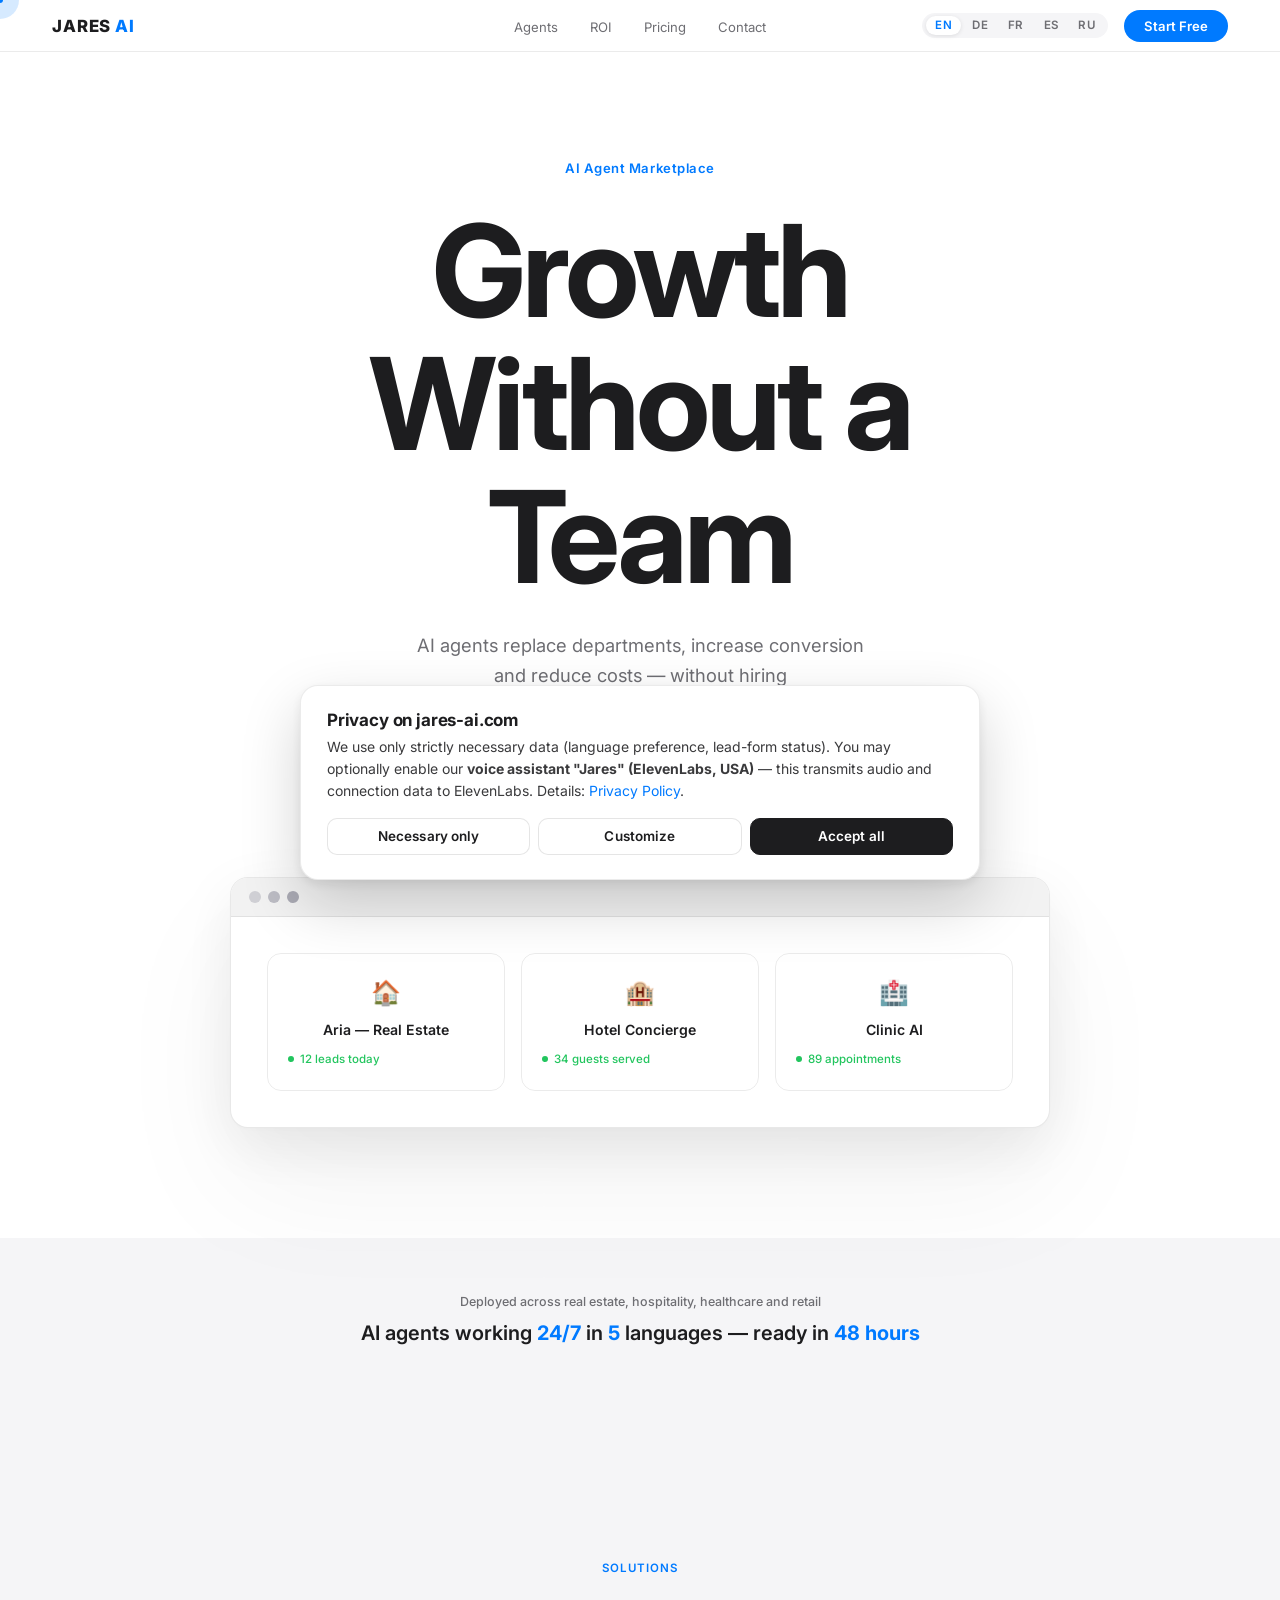
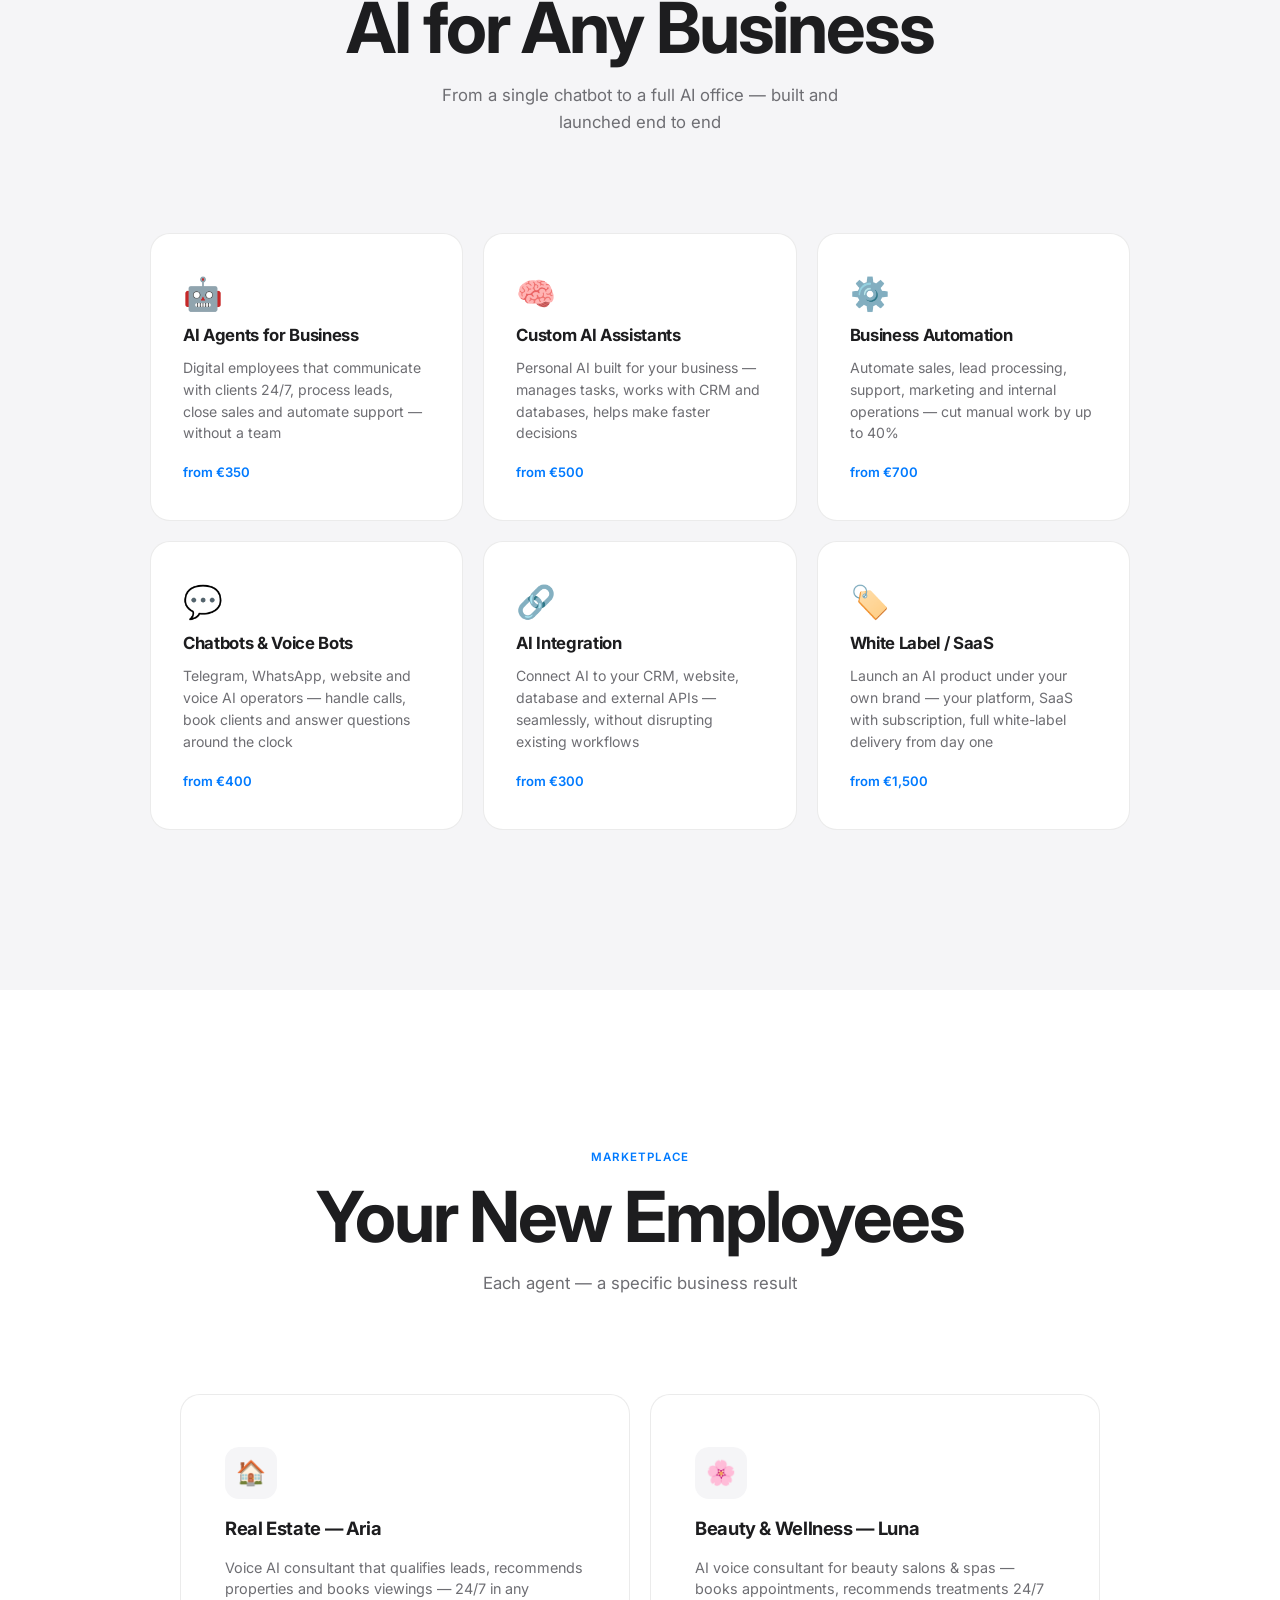
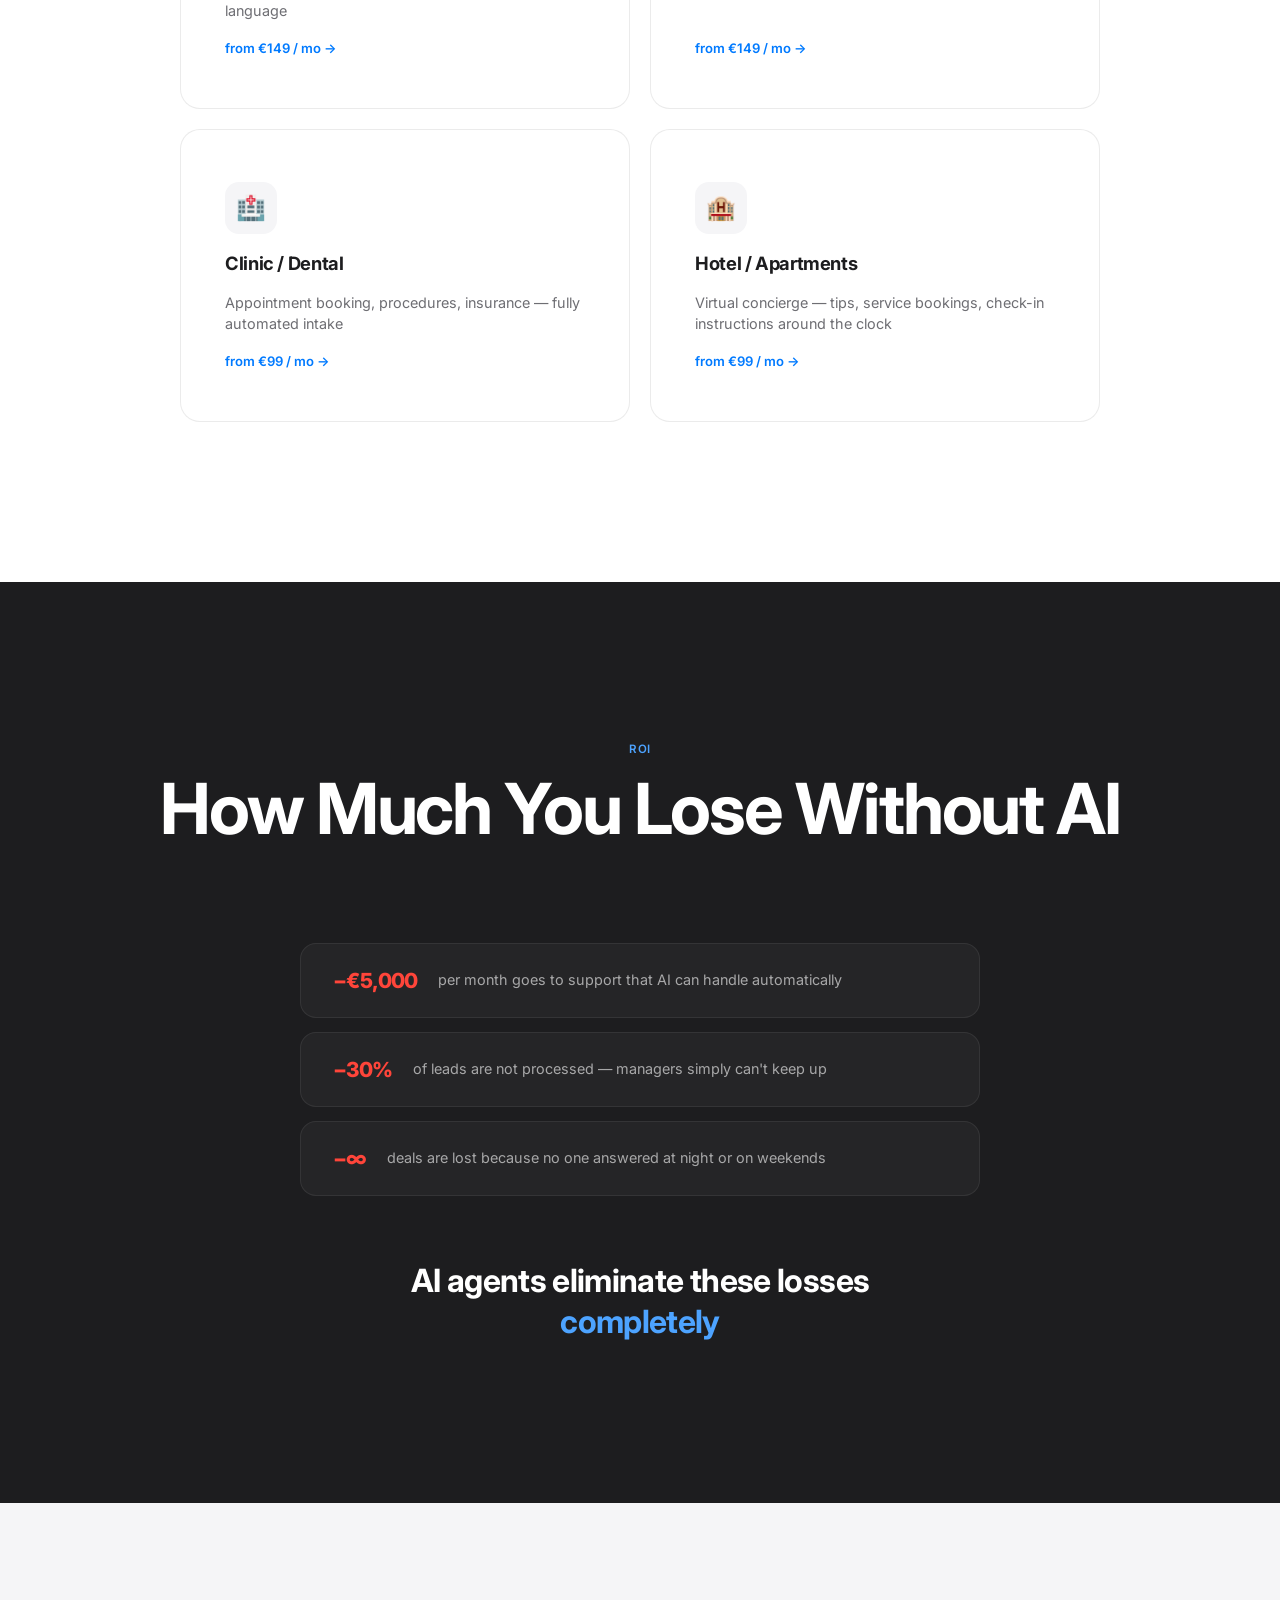
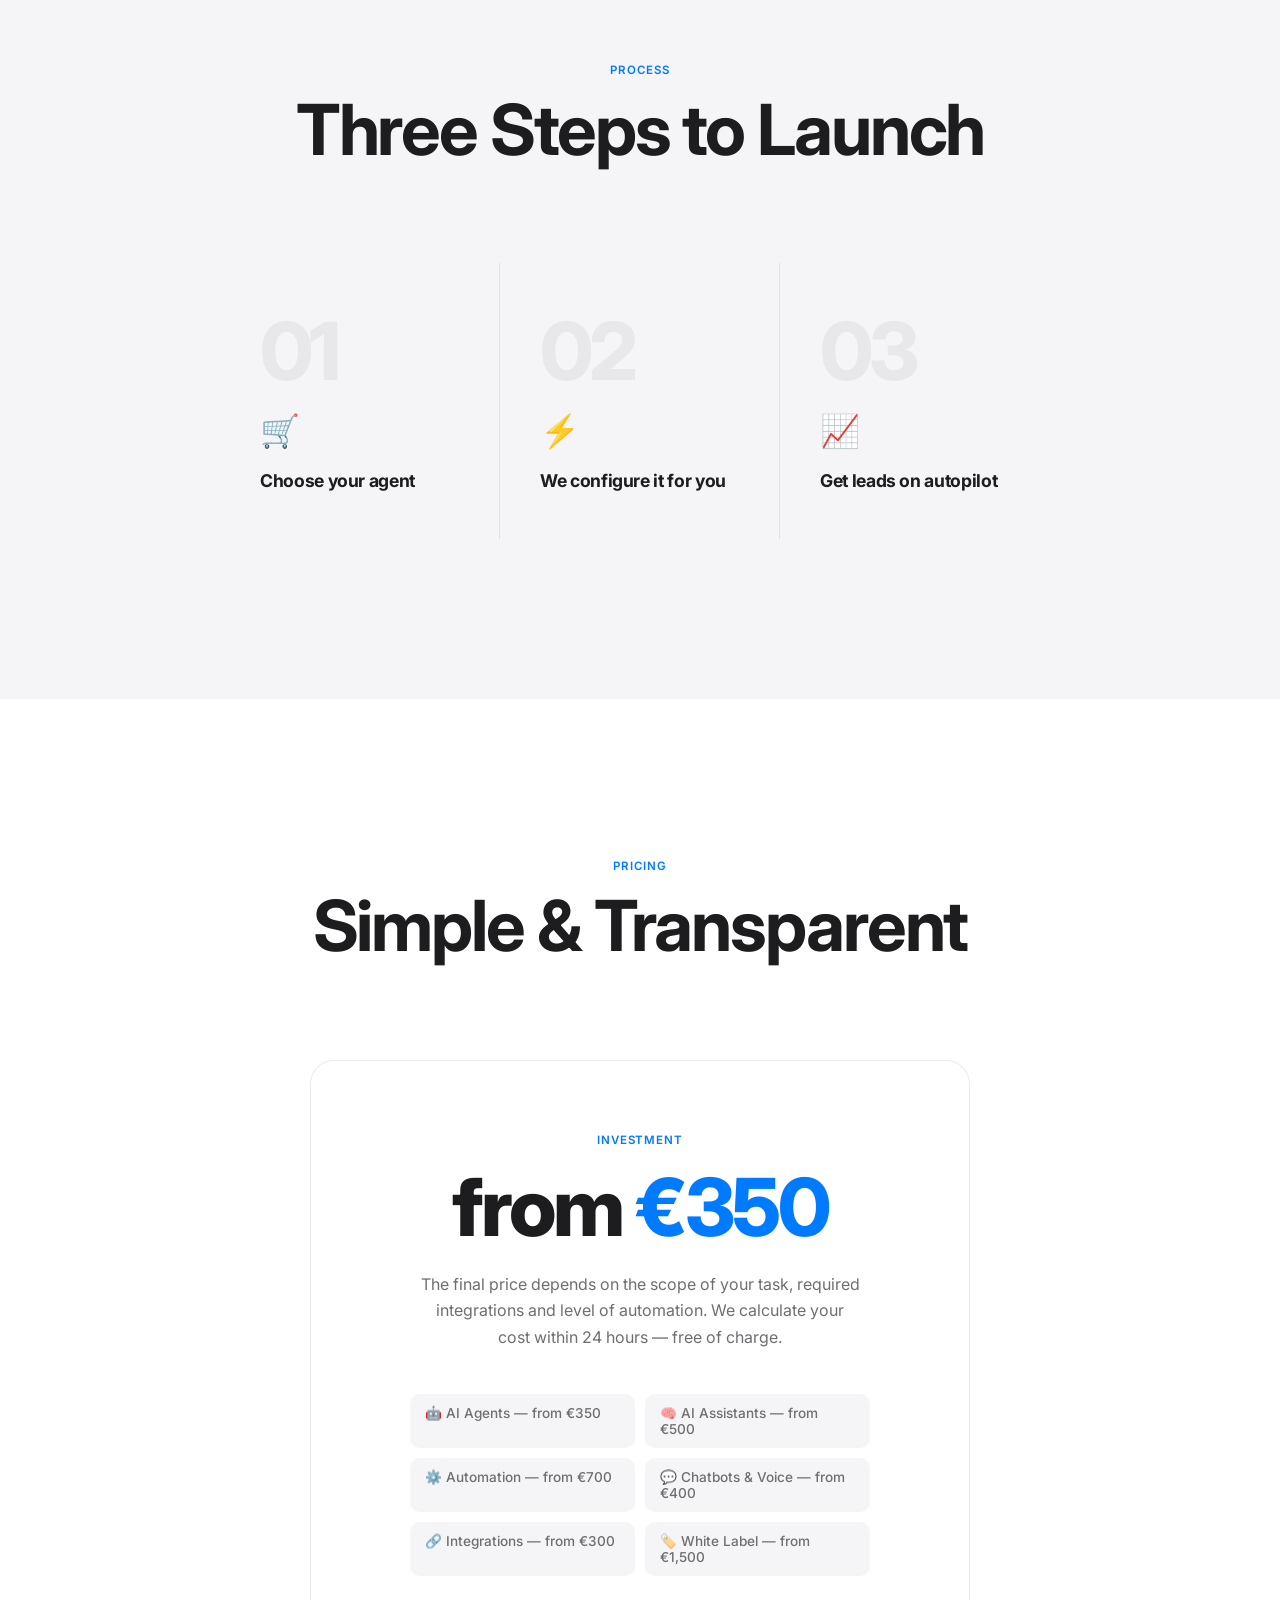
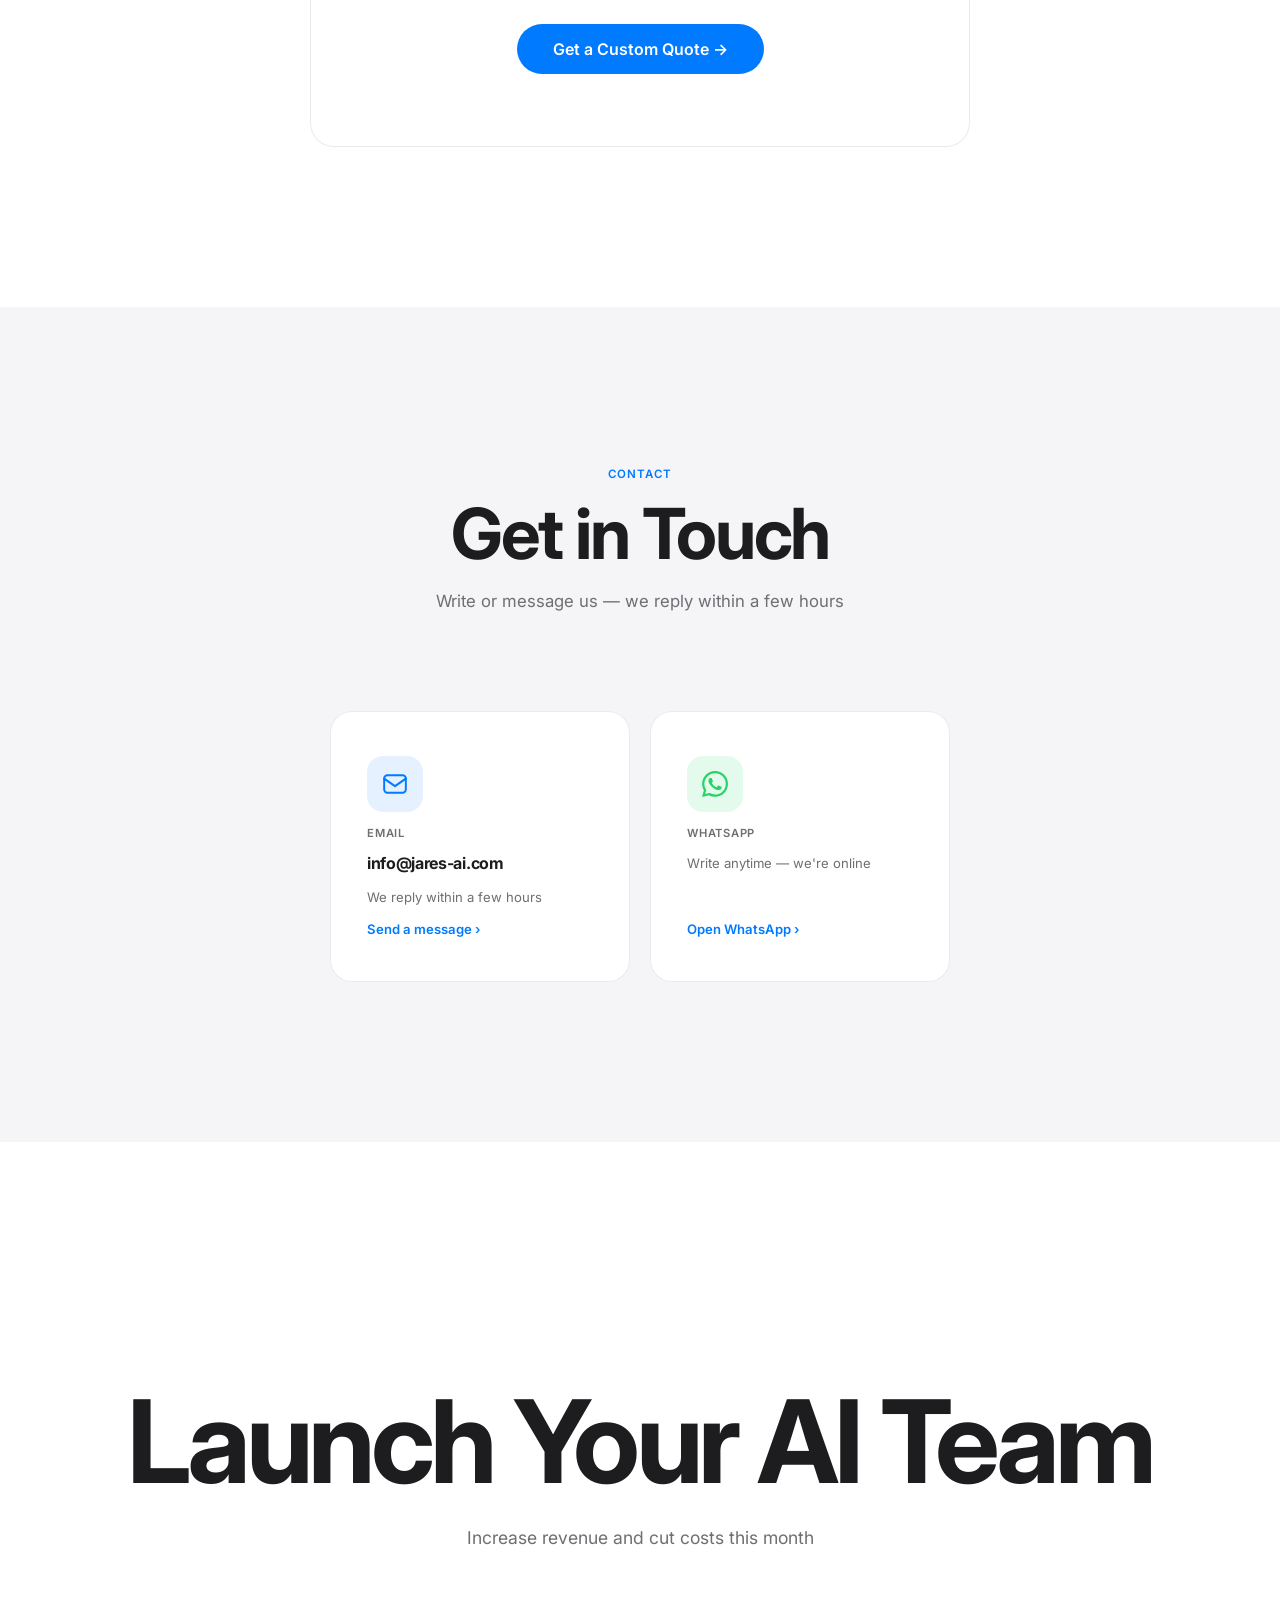
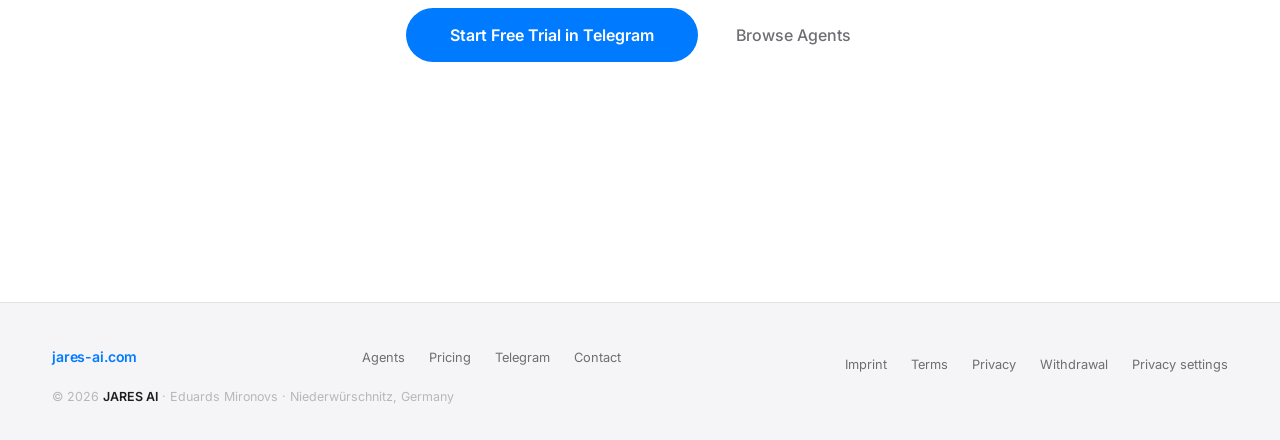
==== commit 04b1ecb4: "feat(legal): GDPR + DSGVO bundle (Impressum, AGB, Datenschutz, Widerruf) - 4 standalone legal pages," ====
--- a/index.html
+++ b/index.html
@@ -5,6 +5,9 @@
   <meta name="viewport" content="width=device-width, initial-scale=1.0" />
   <title>JARES AI — AI Agent Marketplace</title>
   <meta name="description" content="AI agents replace departments, increase conversion and reduce costs — without hiring." />
+  <link rel="icon" type="image/svg+xml" href="/favicon.svg" />
+  <link rel="apple-touch-icon" href="/apple-touch-icon.svg" />
+  <meta name="theme-color" content="#0A84FF" />
   <link rel="preconnect" href="https://fonts.googleapis.com" />
   <link rel="preconnect" href="https://fonts.gstatic.com" crossorigin />
   <link href="https://fonts.googleapis.com/css2?family=Inter:opsz,wght@14..32,300;14..32,400;14..32,500;14..32,600;14..32,700;14..32,800;14..32,900&display=swap" rel="stylesheet" />
@@ -363,6 +366,79 @@
       left: 28px !important;
       right: auto !important;
       z-index: 9998;
+    }
+
+    /* ── DEMO RATE LIMIT ORB (replaces widget when 3/day exhausted) ── */
+    #demo-limit-orb {
+      display: none;
+      position: fixed;
+      bottom: 48px;
+      left: 28px;
+      z-index: 9998;
+      width: 56px; height: 56px;
+      border-radius: 50%;
+      background: linear-gradient(135deg, #007AFF 0%, #0062CC 100%);
+      cursor: pointer;
+      box-shadow: 0 4px 22px rgba(0,122,255,0.45);
+      animation: demo-orb-pulse 2.6s ease-in-out infinite;
+      align-items: center; justify-content: center;
+      font-size: 24px; line-height: 56px; text-align: center;
+    }
+    @keyframes demo-orb-pulse {
+      0%,100% { box-shadow: 0 4px 22px rgba(0,122,255,0.45); transform: scale(1); }
+      50%      { box-shadow: 0 6px 30px rgba(0,122,255,0.65); transform: scale(1.07); }
+    }
+    /* ── DEMO LIMIT MODAL ── */
+    #demo-limit-modal {
+      display: none;
+      position: fixed;
+      bottom: 120px;
+      left: 28px;
+      width: 292px;
+      background: #fff;
+      border-radius: 20px;
+      box-shadow: 0 8px 40px rgba(0,0,0,0.16);
+      padding: 26px 20px 20px;
+      z-index: 9999;
+      animation: demo-popup-up 0.33s cubic-bezier(.34,1.56,.64,1);
+    }
+    #demo-limit-modal .dlm-close {
+      position: absolute; top: 12px; right: 14px;
+      background: none; border: none; font-size: 15px; cursor: pointer;
+      color: var(--gray); line-height: 1;
+    }
+    #demo-limit-modal .dlm-icon { font-size: 34px; text-align: center; margin-bottom: 8px; }
+    #demo-limit-modal .dlm-title {
+      font-size: 0.97rem; font-weight: 700; color: var(--black);
+      text-align: center; margin-bottom: 6px;
+    }
+    #demo-limit-modal .dlm-sub {
+      font-size: 0.80rem; color: var(--gray); text-align: center;
+      line-height: 1.5; margin-bottom: 14px;
+    }
+    #demo-limit-modal .dlm-btn {
+      display: block; width: 100%;
+      background: var(--blue); color: #fff;
+      border: none; border-radius: 12px; padding: 12px 10px;
+      font-size: 0.87rem; font-weight: 600; cursor: pointer;
+      text-align: center; text-decoration: none;
+      transition: background .18s;
+    }
+    #demo-limit-modal .dlm-btn:hover { background: var(--blue-mid); }
+    #demo-limit-modal .dlm-dots {
+      display: flex; justify-content: center; gap: 5px; margin: 12px 0 4px;
+    }
+    #demo-limit-modal .dlm-dot {
+      width: 8px; height: 8px; border-radius: 50%;
+      background: var(--blue); opacity: 0.25;
+    }
+    #demo-limit-modal .dlm-dot.used { opacity: 1; }
+    #demo-limit-modal .dlm-counter {
+      text-align: center; font-size: 0.71rem; color: rgba(0,0,0,0.28); margin-top: 10px;
+    }
+    @keyframes demo-popup-up {
+      from { opacity:0; transform:translateY(14px) scale(.95); }
+      to   { opacity:1; transform:translateY(0) scale(1); }
     }
 
     /* ── LEAD POPUP — slides up above ElevenLabs widget ── */
@@ -805,7 +881,6 @@
           </svg>
         </div>
         <div class="contact-label" data-i18n="contacts.wa_label">WhatsApp</div>
-        <div class="contact-value">+357 97 614 750</div>
         <div class="contact-hint" data-i18n="contacts.wa_hint">Write anytime — we're online</div>
         <div class="contact-arrow" data-i18n="contacts.wa_cta">Open WhatsApp ›</div>
       </a>
@@ -832,7 +907,14 @@
       <li><a href="https://t.me/JaresAgentsBot" target="_blank" rel="noopener">Telegram</a></li>
       <li><a href="#contacts" data-i18n="footer.contact">Contact</a></li>
     </ul>
-    <div class="f-copy">© <span id="copy-year"></span> <span class="f-brand">JARES AI</span></div>
+    <ul class="f-links" style="margin-top:14px">
+      <li><a href="/impressum.html" data-i18n="footer.impressum">Imprint</a></li>
+      <li><a href="/agb.html" data-i18n="footer.terms">Terms</a></li>
+      <li><a href="/datenschutz.html" data-i18n="footer.privacy">Privacy</a></li>
+      <li><a href="/widerrufsbelehrung.html" data-i18n="footer.withdrawal">Withdrawal</a></li>
+      <li><a href="#" onclick="event.preventDefault();showConsentBanner();" data-i18n="footer.cookies">Privacy settings</a></li>
+    </ul>
+    <div class="f-copy">© <span id="copy-year"></span> <span class="f-brand">JARES AI</span> · Eduards Mironovs · Niederwürschnitz, Germany</div>
   </footer>
 
   <!-- JARES VOICE WIDGET — bottom-left, blue orb to match design -->
@@ -843,7 +925,36 @@
     avatar-orb-color-1="#007AFF"
     avatar-orb-color-2="#0062CC"
   ></elevenlabs-convai>
-  <script src="https://elevenlabs.io/convai-widget/index.js" async></script>
+  <!-- ElevenLabs widget script is loaded only after the user has given
+       voice-assistant consent in the GDPR banner (see #consent-banner). -->
+  <script>
+    window.JARES_loadVoiceWidget = function(){
+      if (window.__jaresVoiceLoaded) return;
+      window.__jaresVoiceLoaded = true;
+      const s = document.createElement('script');
+      s.src   = 'https://elevenlabs.io/convai-widget/index.js';
+      s.async = true;
+      document.body.appendChild(s);
+    };
+  </script>
+
+  <!-- DEMO LIMIT ORB — appears when 3 free demos used today -->
+  <div id="demo-limit-orb" onclick="toggleDemoLimitModal()" role="button" aria-label="Talk to Jares">💬</div>
+
+  <!-- DEMO LIMIT MODAL — shown when daily demo quota exhausted -->
+  <div id="demo-limit-modal">
+    <button class="dlm-close" onclick="closeDemoLimitModal()" aria-label="Close">✕</button>
+    <div class="dlm-icon">⏳</div>
+    <div class="dlm-title" id="dlm-title">Demo limit reached</div>
+    <div class="dlm-sub"   id="dlm-sub">You've used your 3 free demos today. Come back tomorrow — or get your own AI agent!</div>
+    <div class="dlm-dots">
+      <div class="dlm-dot used" id="dlm-d1"></div>
+      <div class="dlm-dot used" id="dlm-d2"></div>
+      <div class="dlm-dot used" id="dlm-d3"></div>
+    </div>
+    <a class="dlm-btn" href="#contacts" onclick="closeDemoLimitModal()" id="dlm-btn">Get your own agent →</a>
+    <div class="dlm-counter" id="dlm-counter">Resets in 24 hours</div>
+  </div>
 
   <!-- LEAD CAPTURE POPUP — slides up after conversation ends / scroll / exit intent -->
   <div id="lead-popup">
@@ -916,6 +1027,7 @@
       "cta.title":"Launch Your AI Team","cta.sub":"Increase revenue and cut costs this month",
       "cta.btn1":"Start Free Trial in Telegram","cta.btn2":"Browse Agents",
       "footer.contact":"Contact",
+      "footer.impressum":"Imprint","footer.terms":"Terms","footer.privacy":"Privacy","footer.withdrawal":"Withdrawal","footer.cookies":"Privacy settings",
       "widget.action":"Talk to Jares"
     },
     de: {
@@ -961,6 +1073,7 @@
       "cta.title":"KI-Team starten","cta.sub":"Umsatz steigern und Kosten noch diesen Monat senken",
       "cta.btn1":"Kostenlos in Telegram starten","cta.btn2":"Agenten entdecken",
       "footer.contact":"Kontakt",
+      "footer.impressum":"Impressum","footer.terms":"AGB","footer.privacy":"Datenschutz","footer.withdrawal":"Widerruf","footer.cookies":"Datenschutz-Einstellungen",
       "widget.action":"Mit Jares sprechen"
     },
     fr: {
@@ -1006,6 +1119,7 @@
       "cta.title":"Lancez votre équipe IA","cta.sub":"Augmentez vos revenus et réduisez vos coûts ce mois-ci",
       "cta.btn1":"Démarrer gratuitement sur Telegram","cta.btn2":"Voir les agents",
       "footer.contact":"Contact",
+      "footer.impressum":"Mentions légales","footer.terms":"CGV","footer.privacy":"Confidentialité","footer.withdrawal":"Rétractation","footer.cookies":"Paramètres de confidentialité",
       "widget.action":"Parler à Jares"
     },
     es: {
@@ -1051,6 +1165,7 @@
       "cta.title":"Lanza tu equipo IA","cta.sub":"Aumenta los ingresos y reduce costos este mes",
       "cta.btn1":"Empezar gratis en Telegram","cta.btn2":"Ver agentes",
       "footer.contact":"Contacto",
+      "footer.impressum":"Aviso legal","footer.terms":"Términos","footer.privacy":"Privacidad","footer.withdrawal":"Desistimiento","footer.cookies":"Preferencias de privacidad",
       "widget.action":"Hablar con Jares"
     },
     ru: {
@@ -1096,6 +1211,7 @@
       "cta.title":"Запустите ИИ-команду","cta.sub":"Увеличьте выручку и сократите расходы уже в этом месяце",
       "cta.btn1":"Начать бесплатно в Telegram","cta.btn2":"Смотреть агентов",
       "footer.contact":"Контакты",
+      "footer.impressum":"Импрессум","footer.terms":"Условия","footer.privacy":"Конфиденциальность","footer.withdrawal":"Отказ","footer.cookies":"Настройки приватности",
       "widget.action":"Говорить с Jares"
     }
   };
@@ -1330,6 +1446,369 @@
 
   /* Lead popup disabled — access via Telegram Mini App */
   // setTimeout(showLeadPopup, 5500);
+
+  /* ══════════════════════════════════════════════════════
+     DEMO RATE LIMITER — 3 conversations / 24h / device
+     Counts on call_started (protects tokens immediately)
+     Stores in localStorage — resets automatically after 24h
+  ══════════════════════════════════════════════════════ */
+  const DEMO_LIMIT       = 3;
+  const DEMO_RESET_MS    = 24 * 3600 * 1000;
+  const DEMO_STORAGE_KEY = 'jares_demo_v1';
+
+  /* i18n for the limit modal */
+  const DEMO_I18N = {
+    en: {
+      title:   'Demo limit reached',
+      sub:     'You\'ve used your 3 free demos today.\nCome back tomorrow — or get your own AI agent!',
+      btn:     'Get your own agent →',
+      counter: 'Resets in {h} hours'
+    },
+    de: {
+      title:   'Demo-Limit erreicht',
+      sub:     'Sie haben heute Ihre 3 kostenlosen Demos genutzt.\nMorgen wieder verfügbar — oder starten Sie mit Ihrem eigenen KI-Agenten!',
+      btn:     'Eigenen Agenten anfragen →',
+      counter: 'Setzt sich in {h} Std. zurück'
+    },
+    fr: {
+      title:   'Limite démo atteinte',
+      sub:     'Vous avez utilisé vos 3 démos gratuites aujourd\'hui.\nRevenez demain — ou obtenez votre propre agent IA !',
+      btn:     'Obtenir votre agent →',
+      counter: 'Réinitialisation dans {h} heures'
+    },
+    es: {
+      title:   'Límite de demo alcanzado',
+      sub:     'Has usado tus 3 demos gratuitas hoy.\n¡Vuelve mañana — o consigue tu propio agente IA!',
+      btn:     'Conseguir tu agente →',
+      counter: 'Se restablece en {h} horas'
+    },
+    ru: {
+      title:   'Лимит демо исчерпан',
+      sub:     'Вы использовали все 3 бесплатных демо сегодня.\nВозвращайтесь завтра — или получите своего AI-агента!',
+      btn:     'Получить своего агента →',
+      counter: 'Сброс через {h} ч.'
+    }
+  };
+
+  function _getDemoData() {
+    try {
+      const raw = localStorage.getItem(DEMO_STORAGE_KEY);
+      const d   = raw ? JSON.parse(raw) : {};
+      if (!d.start || (Date.now() - d.start) >= DEMO_RESET_MS) {
+        return { count: 0, start: Date.now() };
+      }
+      return d;
+    } catch { return { count: 0, start: Date.now() }; }
+  }
+
+  function _saveDemoData(d) {
+    try { localStorage.setItem(DEMO_STORAGE_KEY, JSON.stringify(d)); } catch {}
+  }
+
+  function _isDemoLimited() { return _getDemoData().count >= DEMO_LIMIT; }
+
+  function _getDemoResetHours() {
+    const d   = _getDemoData();
+    const rem = (d.start + DEMO_RESET_MS) - Date.now();
+    return Math.max(1, Math.ceil(rem / 3600000));
+  }
+
+  function _incrementDemo() {
+    const d = _getDemoData();
+    d.count = (d.count || 0) + 1;
+    _saveDemoData(d);
+    if (_isDemoLimited()) _activateDemoLimit();
+  }
+
+  function _activateDemoLimit() {
+    const w   = document.getElementById('jares-widget');
+    const orb = document.getElementById('demo-limit-orb');
+    if (w)   { w.style.display   = 'none'; }
+    if (orb) { orb.style.display = 'flex'; }
+    _updateDemoModalLang(typeof currentLang !== 'undefined' ? currentLang : 'en');
+  }
+
+  function _updateDemoModalLang(lang) {
+    const t = DEMO_I18N[lang] || DEMO_I18N.en;
+    const h = _getDemoResetHours();
+    const $ = (id) => document.getElementById(id);
+    if ($('dlm-title'))   $('dlm-title').textContent   = t.title;
+    if ($('dlm-sub'))     $('dlm-sub').textContent     = t.sub;
+    if ($('dlm-btn'))     $('dlm-btn').textContent     = t.btn;
+    if ($('dlm-counter')) $('dlm-counter').textContent = t.counter.replace('{h}', h);
+    /* fill dots based on current count */
+    const cnt = Math.min(_getDemoData().count, DEMO_LIMIT);
+    [1,2,3].forEach(i => {
+      const dot = $('dlm-d' + i);
+      if (dot) dot.classList.toggle('used', i <= cnt);
+    });
+  }
+
+  function toggleDemoLimitModal() {
+    const m = document.getElementById('demo-limit-modal');
+    if (!m) return;
+    if (m.style.display === 'block') { closeDemoLimitModal(); }
+    else {
+      _updateDemoModalLang(typeof currentLang !== 'undefined' ? currentLang : 'en');
+      m.style.display = 'block';
+    }
+  }
+  function closeDemoLimitModal() {
+    const m = document.getElementById('demo-limit-modal');
+    if (m) m.style.display = 'none';
+  }
+
+  /* Sync modal language when visitor switches language */
+  const _origApplyLang = typeof applyLang === 'function' ? applyLang : null;
+  if (_origApplyLang) {
+    applyLang = function(lang) {
+      _origApplyLang(lang);
+      _updateDemoModalLang(lang);
+    };
+  }
+
+  /* Init — called after widget script has loaded */
+  function _initDemoLimiter() {
+    if (_isDemoLimited()) {
+      _activateDemoLimit();
+      return;
+    }
+    /* Count on call_started = protect tokens from first second */
+    const w = document.getElementById('jares-widget');
+    if (!w) return;
+    ['elevenlabs-convai:call_started', 'call_started', 'callstarted'].forEach(evt => {
+      w.addEventListener(evt, function onStart() {
+        _incrementDemo();
+      });
+    });
+  }
+  window.addEventListener('load', () => setTimeout(_initDemoLimiter, 900));
+  </script>
+
+  <!-- ═══════════════════════════════════════════════════════════════════
+       GDPR / DSGVO consent banner — DSGVO + § 25 TTDSG compliant.
+       Shown on first visit; re-openable via footer "Privacy settings".
+       Categories: necessary (always on) + voice (ElevenLabs, opt-in).
+       Default state until consent: NOTHING optional is loaded.
+  ═══════════════════════════════════════════════════════════════════ -->
+  <style>
+    #consent-banner{position:fixed;left:50%;bottom:20px;transform:translateX(-50%);width:min(680px,calc(100vw - 32px));z-index:99999;background:#fff;border:1px solid rgba(0,0,0,0.08);border-radius:18px;box-shadow:0 24px 60px rgba(0,0,0,0.18),0 4px 12px rgba(0,0,0,0.08);padding:24px 26px;font-family:'Inter','Helvetica Neue',Helvetica,Arial,sans-serif;display:none;opacity:0;transition:opacity .25s ease}
+    #consent-banner.visible{display:block;opacity:1}
+    #consent-banner .cb-title{font-weight:700;font-size:17px;color:#1d1d1f;margin-bottom:6px;letter-spacing:-0.01em}
+    #consent-banner .cb-text{font-size:14px;line-height:1.55;color:#3a3a3c;margin-bottom:16px}
+    #consent-banner .cb-text a{color:#007AFF;text-decoration:none}
+    #consent-banner .cb-text a:hover{text-decoration:underline}
+    #consent-banner .cb-options{display:none;background:#f5f5f7;padding:14px 16px;border-radius:12px;margin-bottom:16px}
+    #consent-banner.expanded .cb-options{display:block}
+    #consent-banner .cb-row{display:flex;align-items:flex-start;gap:12px;padding:8px 0}
+    #consent-banner .cb-row + .cb-row{border-top:1px solid rgba(0,0,0,0.06)}
+    #consent-banner .cb-row label{flex:1;font-size:13.5px;line-height:1.5;color:#1d1d1f;cursor:pointer}
+    #consent-banner .cb-row label small{display:block;color:#6e6e73;font-size:12px;margin-top:2px;font-weight:400}
+    #consent-banner .cb-row label strong{font-weight:600}
+    #consent-banner input[type=checkbox]{width:18px;height:18px;margin-top:1px;accent-color:#007AFF;cursor:pointer}
+    #consent-banner input[disabled]{opacity:0.65}
+    #consent-banner .cb-buttons{display:flex;gap:8px;flex-wrap:wrap}
+    #consent-banner .cb-btn{font:600 13.5px/1 'Inter',sans-serif;padding:11px 16px;border-radius:10px;border:1px solid rgba(0,0,0,0.1);cursor:pointer;background:#fff;color:#1d1d1f;letter-spacing:.01em;transition:all .15s ease}
+    #consent-banner .cb-btn:hover{background:#f5f5f7}
+    #consent-banner .cb-btn.primary{background:#1d1d1f;color:#fff;border-color:#1d1d1f}
+    #consent-banner .cb-btn.primary:hover{background:#000}
+    #consent-banner .cb-btn.flex{flex:1;min-width:130px}
+    @media (max-width:540px){#consent-banner{padding:20px;border-radius:14px;left:16px;right:16px;width:auto;transform:none;bottom:14px}#consent-banner .cb-buttons{flex-direction:column}#consent-banner .cb-btn.flex{width:100%}}
+  </style>
+
+  <div id="consent-banner" role="dialog" aria-modal="false" aria-labelledby="cb-title">
+    <div class="cb-title" id="cb-title"></div>
+    <div class="cb-text" id="cb-text"></div>
+
+    <div class="cb-options" aria-label="Consent categories">
+      <div class="cb-row">
+        <input type="checkbox" id="cb-cat-nec" checked disabled aria-checked="true">
+        <label for="cb-cat-nec">
+          <strong id="cb-cat-nec-title"></strong>
+          <small id="cb-cat-nec-desc"></small>
+        </label>
+      </div>
+      <div class="cb-row">
+        <input type="checkbox" id="cb-cat-voice" aria-checked="false">
+        <label for="cb-cat-voice">
+          <strong id="cb-cat-voice-title"></strong>
+          <small id="cb-cat-voice-desc"></small>
+        </label>
+      </div>
+    </div>
+
+    <div class="cb-buttons">
+      <button class="cb-btn flex"        id="cb-btn-reject" type="button"></button>
+      <button class="cb-btn flex"        id="cb-btn-custom" type="button"></button>
+      <button class="cb-btn flex primary" id="cb-btn-accept" type="button"></button>
+    </div>
+  </div>
+
+  <script>
+  (function(){
+    const STORAGE_KEY = 'jares-consent';
+    const CONSENT_VERSION = '1.0';
+
+    const TXT = {
+      de: {
+        title: 'Datenschutz auf jares-ai.com',
+        text: 'Wir nutzen ausschließlich technisch notwendige Daten (Sprachauswahl, Lead-Formular-Status). Optional können Sie unseren <strong>Sprach-Assistenten "Jares" (ElevenLabs, USA)</strong> aktivieren — dabei werden Audio- und Verbindungsdaten an ElevenLabs übermittelt. Details: <a href="/datenschutz.html" target="_blank">Datenschutzerklärung</a>.',
+        nec_title: 'Notwendig',
+        nec_desc:  'Stets aktiv. Spracheinstellung, Status des Lead-Formulars, technische Sicherheit. Rechtsgrundlage: § 25 Abs. 2 Nr. 2 TTDSG.',
+        voice_title: 'Sprach-Assistent (ElevenLabs)',
+        voice_desc:  'Lädt das Voice-Widget von ElevenLabs Inc. (USA). Erfasst werden Audio, Transkript und Verbindungsdaten. Datentransfer in die USA. Rechtsgrundlage: Art. 6 Abs. 1 lit. a DSGVO.',
+        btn_reject: 'Nur notwendige',
+        btn_custom: 'Einstellungen',
+        btn_accept: 'Alle akzeptieren',
+        btn_save:   'Auswahl speichern'
+      },
+      en: {
+        title: 'Privacy on jares-ai.com',
+        text: 'We use only strictly necessary data (language preference, lead-form status). You may optionally enable our <strong>voice assistant "Jares" (ElevenLabs, USA)</strong> — this transmits audio and connection data to ElevenLabs. Details: <a href="/datenschutz.html" target="_blank">Privacy Policy</a>.',
+        nec_title: 'Necessary',
+        nec_desc:  'Always active. Language preference, lead-form state, technical security. Legal basis: § 25 (2) no. 2 TTDSG.',
+        voice_title: 'Voice assistant (ElevenLabs)',
+        voice_desc:  'Loads the voice widget from ElevenLabs Inc. (USA). Audio, transcript and connection data are processed. Transfer to the USA. Legal basis: Art. 6 (1) a GDPR.',
+        btn_reject: 'Necessary only',
+        btn_custom: 'Customize',
+        btn_accept: 'Accept all',
+        btn_save:   'Save selection'
+      },
+      fr: {
+        title: 'Confidentialité sur jares-ai.com',
+        text: 'Nous utilisons uniquement des données strictement nécessaires (langue, statut du formulaire). Vous pouvez activer notre <strong>assistant vocal « Jares » (ElevenLabs, États-Unis)</strong> — audio et données de connexion sont transmis à ElevenLabs. Détails : <a href="/datenschutz.html" target="_blank">politique de confidentialité</a>.',
+        nec_title: 'Nécessaire',
+        nec_desc:  'Toujours actif. Langue, état du formulaire, sécurité technique. Base : § 25 (2) n° 2 TTDSG.',
+        voice_title: 'Assistant vocal (ElevenLabs)',
+        voice_desc:  'Charge le widget vocal d\'ElevenLabs Inc. (USA). Traitement audio, transcription et connexion. Transfert vers les États-Unis. Base : art. 6 (1) a RGPD.',
+        btn_reject: 'Uniquement nécessaire',
+        btn_custom: 'Paramètres',
+        btn_accept: 'Tout accepter',
+        btn_save:   'Enregistrer'
+      },
+      es: {
+        title: 'Privacidad en jares-ai.com',
+        text: 'Solo usamos datos estrictamente necesarios (idioma, estado del formulario). Puede activar nuestro <strong>asistente vocal «Jares» (ElevenLabs, EE. UU.)</strong> — se transmiten audio y datos de conexión a ElevenLabs. Detalles: <a href="/datenschutz.html" target="_blank">política de privacidad</a>.',
+        nec_title: 'Necesarios',
+        nec_desc:  'Siempre activos. Idioma, estado del formulario, seguridad técnica. Base: § 25 (2) n.º 2 TTDSG.',
+        voice_title: 'Asistente vocal (ElevenLabs)',
+        voice_desc:  'Carga el widget de ElevenLabs Inc. (EE. UU.). Procesa audio, transcripción y datos de conexión. Transferencia a EE. UU. Base: art. 6 (1) a RGPD.',
+        btn_reject: 'Solo necesarios',
+        btn_custom: 'Configurar',
+        btn_accept: 'Aceptar todo',
+        btn_save:   'Guardar selección'
+      },
+      ru: {
+        title: 'Конфиденциальность на jares-ai.com',
+        text: 'Мы используем только технически необходимые данные (язык, статус формы лида). По желанию можно включить <strong>голосовой ассистент «Jares» (ElevenLabs, США)</strong> — при этом аудио и данные подключения передаются в ElevenLabs. Подробности: <a href="/datenschutz.html" target="_blank">политика конфиденциальности</a>.',
+        nec_title: 'Необходимые',
+        nec_desc:  'Всегда активны. Язык, состояние формы лида, техническая безопасность. Правовая основа: § 25 (2) № 2 TTDSG.',
+        voice_title: 'Голосовой ассистент (ElevenLabs)',
+        voice_desc:  'Загружает голосовой виджет ElevenLabs Inc. (США). Обрабатываются аудио, транскрипция и данные подключения. Передача в США. Правовая основа: ст. 6 (1) a GDPR.',
+        btn_reject: 'Только необходимые',
+        btn_custom: 'Настройки',
+        btn_accept: 'Принять всё',
+        btn_save:   'Сохранить выбор'
+      }
+    };
+
+    function getStored(){
+      try{ const v = localStorage.getItem(STORAGE_KEY); return v ? JSON.parse(v) : null; } catch(_){ return null; }
+    }
+    function setStored(obj){
+      try{ localStorage.setItem(STORAGE_KEY, JSON.stringify(obj)); } catch(_){}
+    }
+    function currentTexts(){
+      // Source of truth: <html lang="..."> — set by the site's i18n on every switch.
+      const lang = (document.documentElement.lang || 'de').slice(0,2).toLowerCase();
+      return TXT[lang] || TXT.de;
+    }
+
+    function renderTexts(){
+      const t = currentTexts();
+      const $ = id => document.getElementById(id);
+      $('cb-title').textContent          = t.title;
+      $('cb-text').innerHTML             = t.text;
+      $('cb-cat-nec-title').textContent  = t.nec_title;
+      $('cb-cat-nec-desc').textContent   = t.nec_desc;
+      $('cb-cat-voice-title').textContent= t.voice_title;
+      $('cb-cat-voice-desc').textContent = t.voice_desc;
+      const banner = document.getElementById('consent-banner');
+      const expanded = banner.classList.contains('expanded');
+      $('cb-btn-reject').textContent = t.btn_reject;
+      $('cb-btn-custom').textContent = expanded ? t.btn_save : t.btn_custom;
+      $('cb-btn-accept').textContent = t.btn_accept;
+    }
+
+    function showBanner(forceExpanded){
+      const banner = document.getElementById('consent-banner');
+      banner.classList.toggle('expanded', !!forceExpanded);
+      renderTexts();
+      banner.classList.add('visible');
+    }
+    function hideBanner(){
+      const banner = document.getElementById('consent-banner');
+      banner.classList.remove('visible');
+      banner.classList.remove('expanded');
+    }
+
+    function applyConsent(c){
+      // Activate functional services according to user choice
+      if (c && c.voice && typeof window.JARES_loadVoiceWidget === 'function') {
+        window.JARES_loadVoiceWidget();
+      }
+    }
+
+    function save(c){
+      const obj = Object.assign({
+        necessary: true,
+        voice: false,
+        version: CONSENT_VERSION,
+        given_at: new Date().toISOString()
+      }, c);
+      setStored(obj);
+      applyConsent(obj);
+      hideBanner();
+    }
+
+    // Public API for footer button + language switcher reflow
+    window.showConsentBanner = function(){ showBanner(true); };
+    window.refreshConsentBanner = function(){
+      if (document.getElementById('consent-banner').classList.contains('visible')) renderTexts();
+    };
+
+    // Wire buttons
+    document.addEventListener('DOMContentLoaded', () => {
+      document.getElementById('cb-btn-reject').addEventListener('click', () => save({voice:false}));
+      document.getElementById('cb-btn-accept').addEventListener('click', () => save({voice:true}));
+      document.getElementById('cb-btn-custom').addEventListener('click', () => {
+        const banner = document.getElementById('consent-banner');
+        if (banner.classList.contains('expanded')) {
+          // Save with current checkbox state
+          save({voice: document.getElementById('cb-cat-voice').checked});
+        } else {
+          showBanner(true);
+        }
+      });
+
+      // First-load decision
+      const stored = getStored();
+      if (!stored || stored.version !== CONSENT_VERSION) {
+        // Show banner shortly after page is interactive
+        setTimeout(() => showBanner(false), 800);
+      } else {
+        applyConsent(stored);
+      }
+
+      // Re-render banner whenever <html lang="..."> changes (covers all paths:
+      // top-bar lang buttons, browser-locale init, programmatic switches).
+      try {
+        new MutationObserver(() => {
+          renderTexts();
+        }).observe(document.documentElement, { attributes: true, attributeFilter: ['lang'] });
+      } catch(_) {}
+    });
+  })();
   </script>
 </body>
 </html>
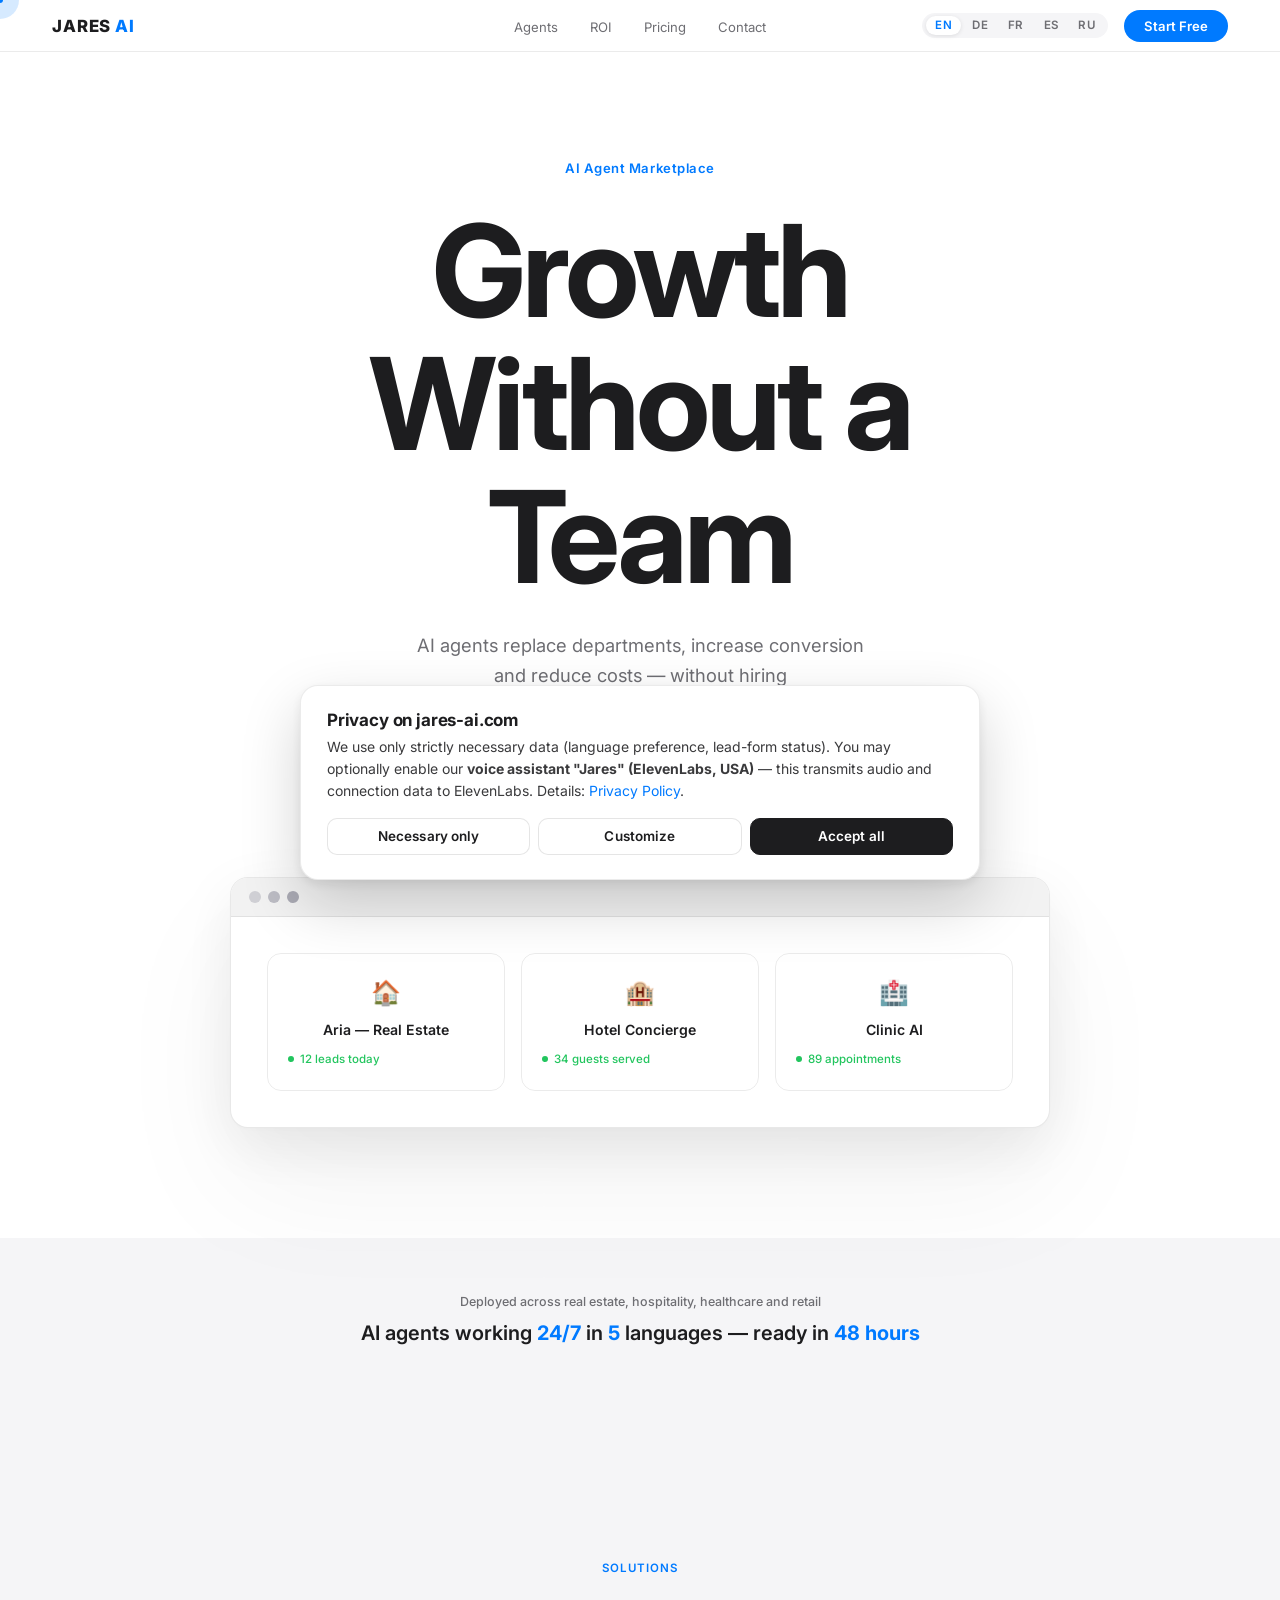
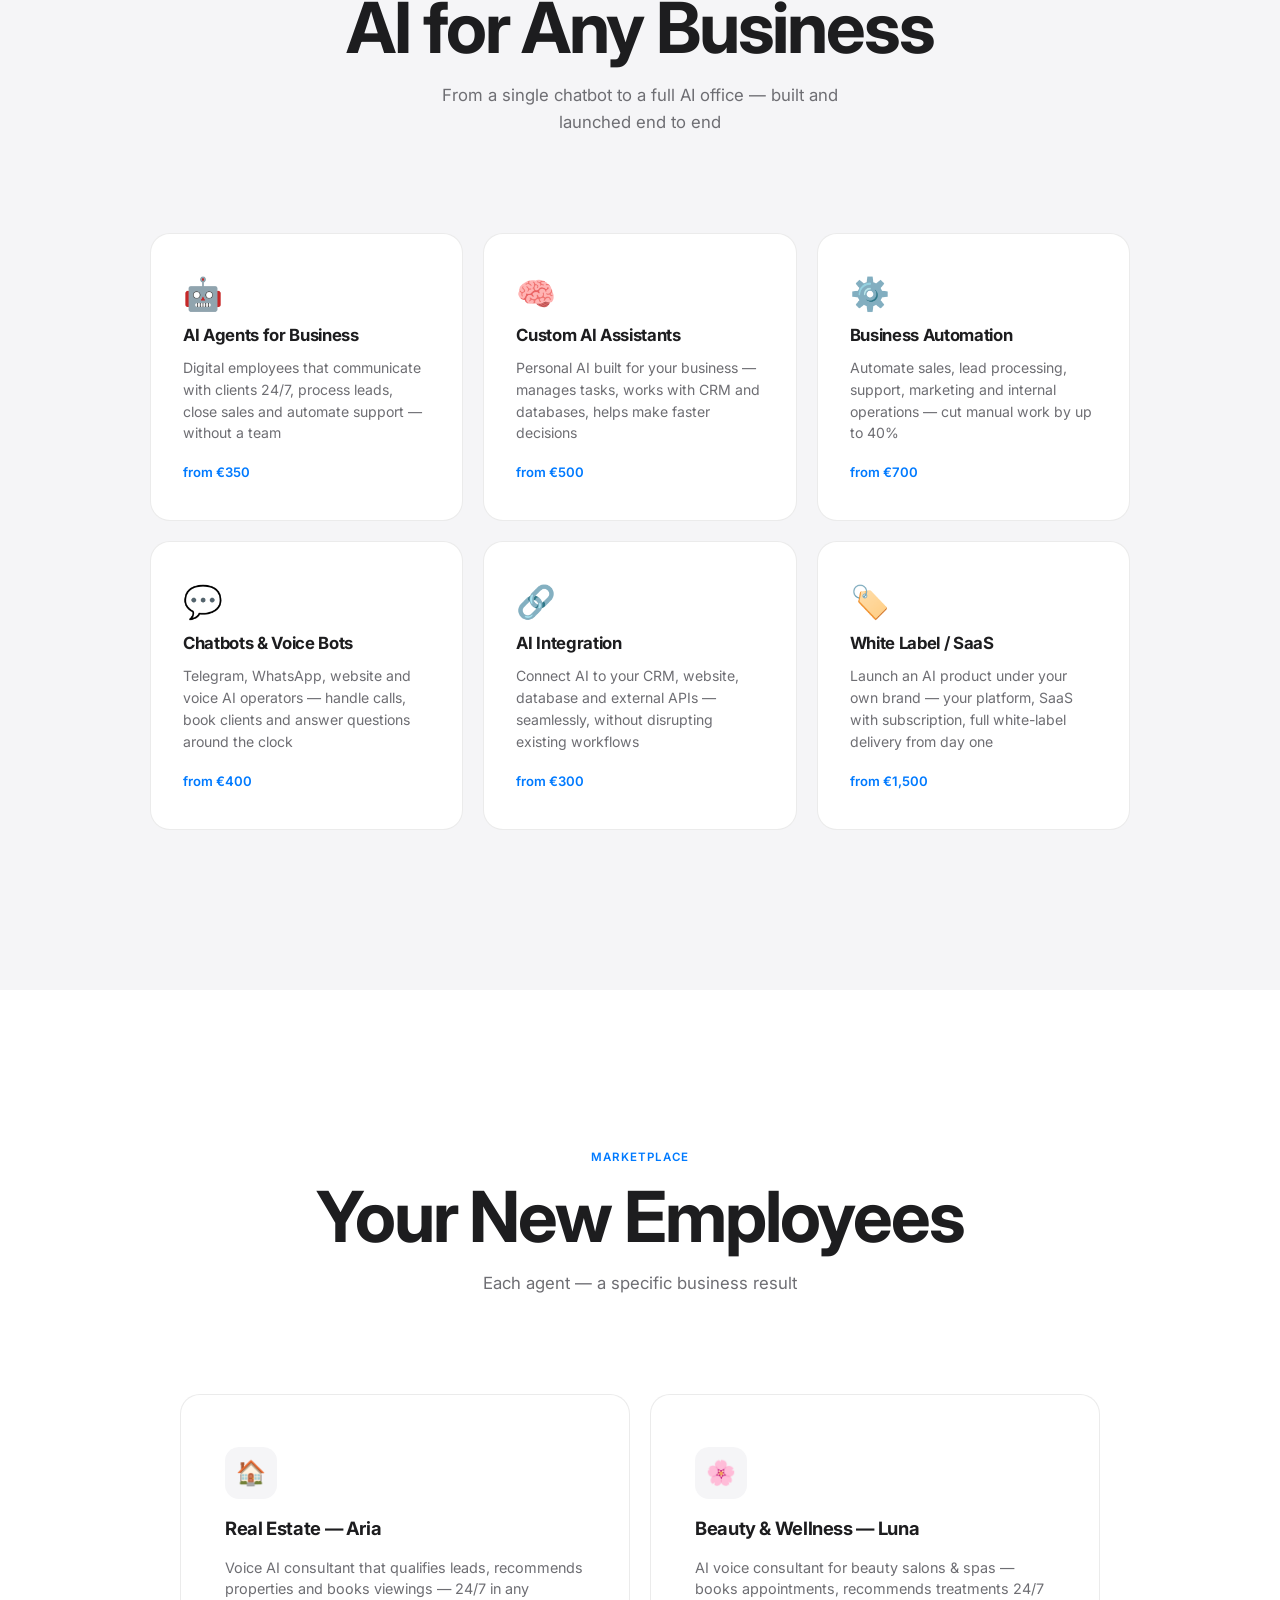
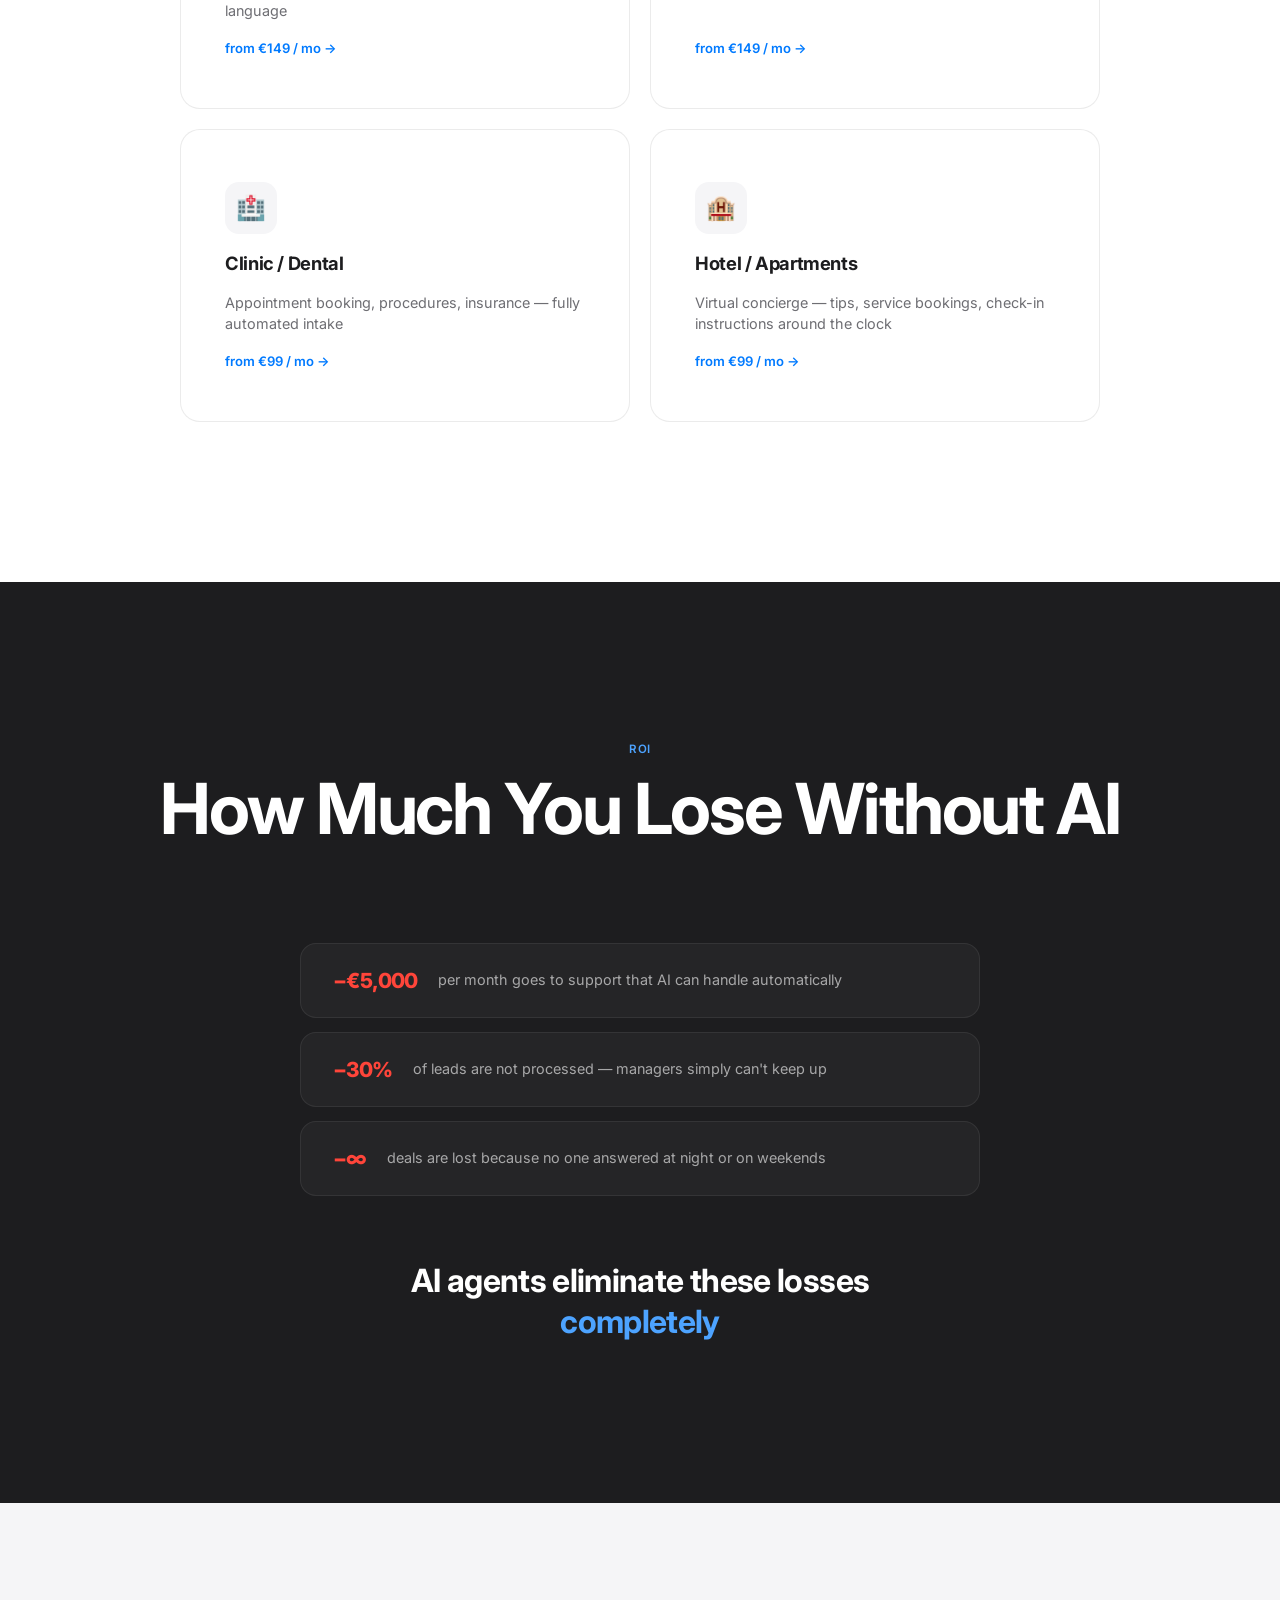
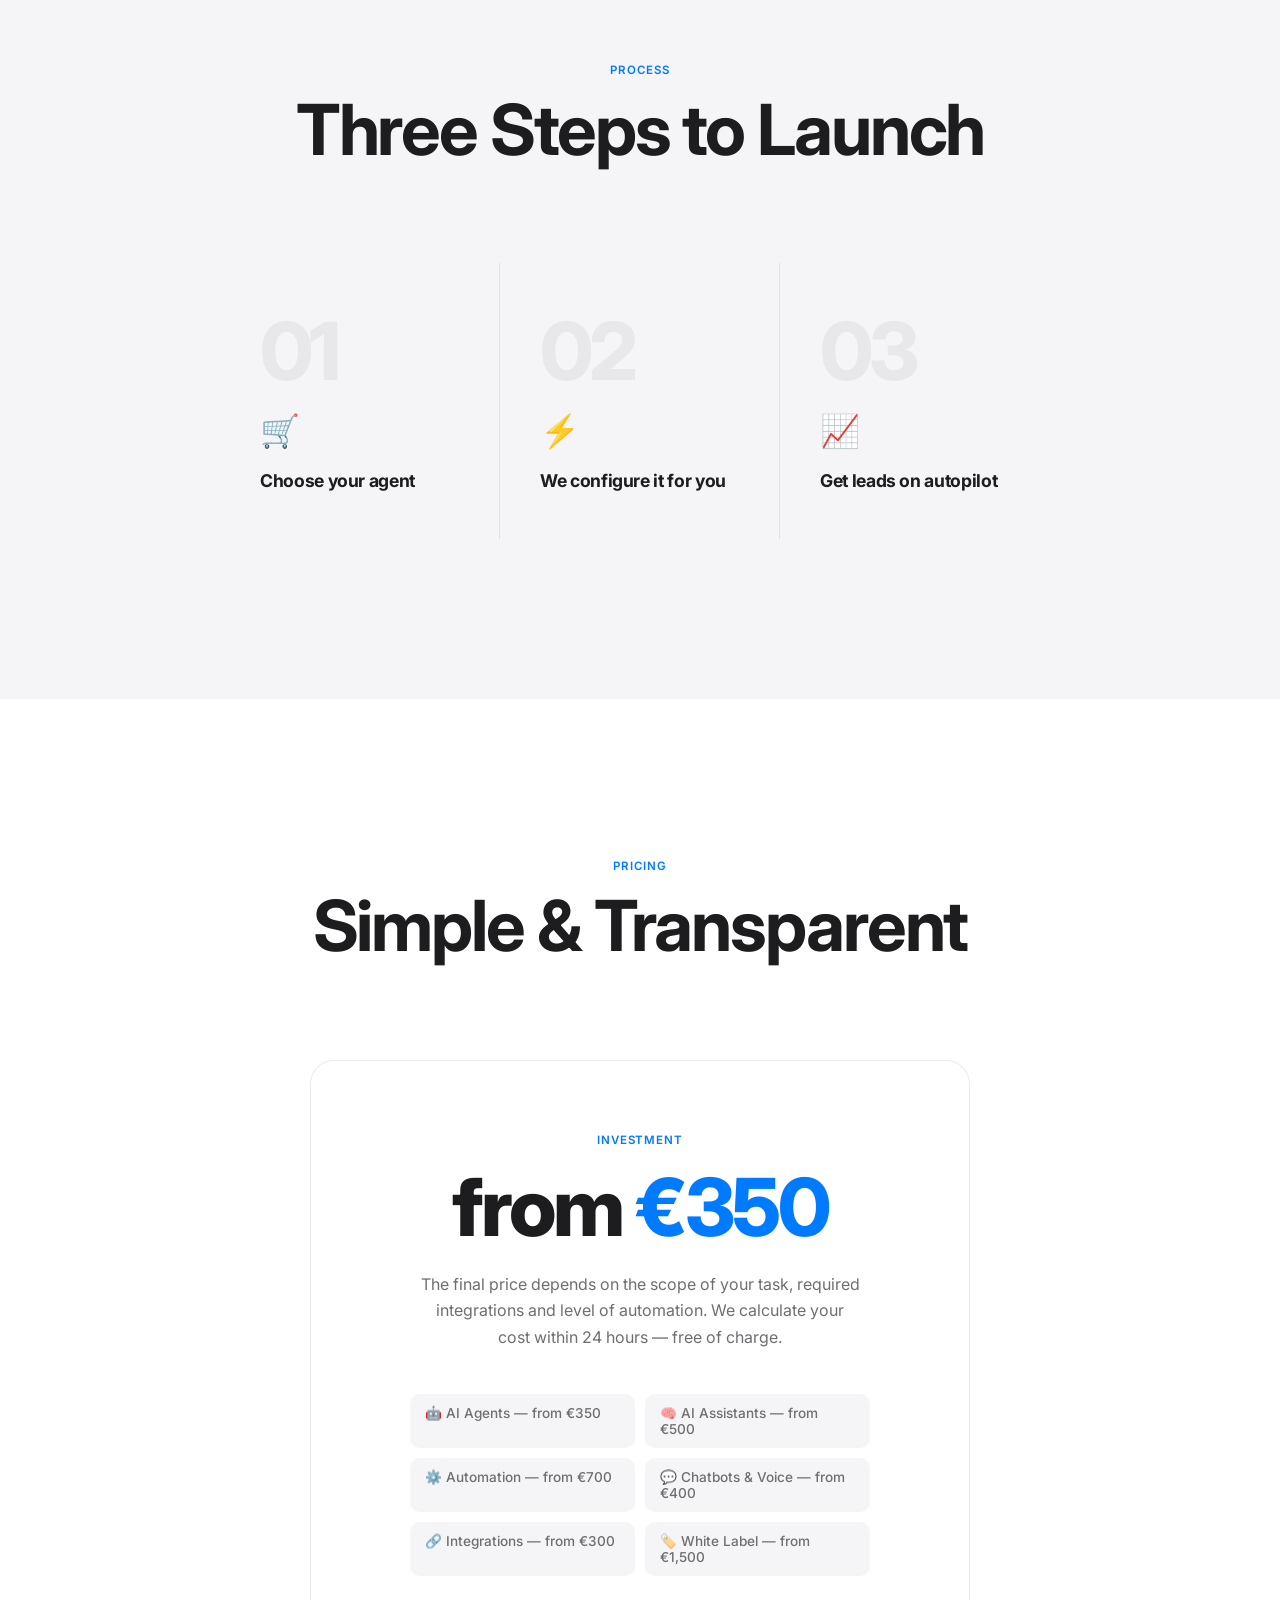
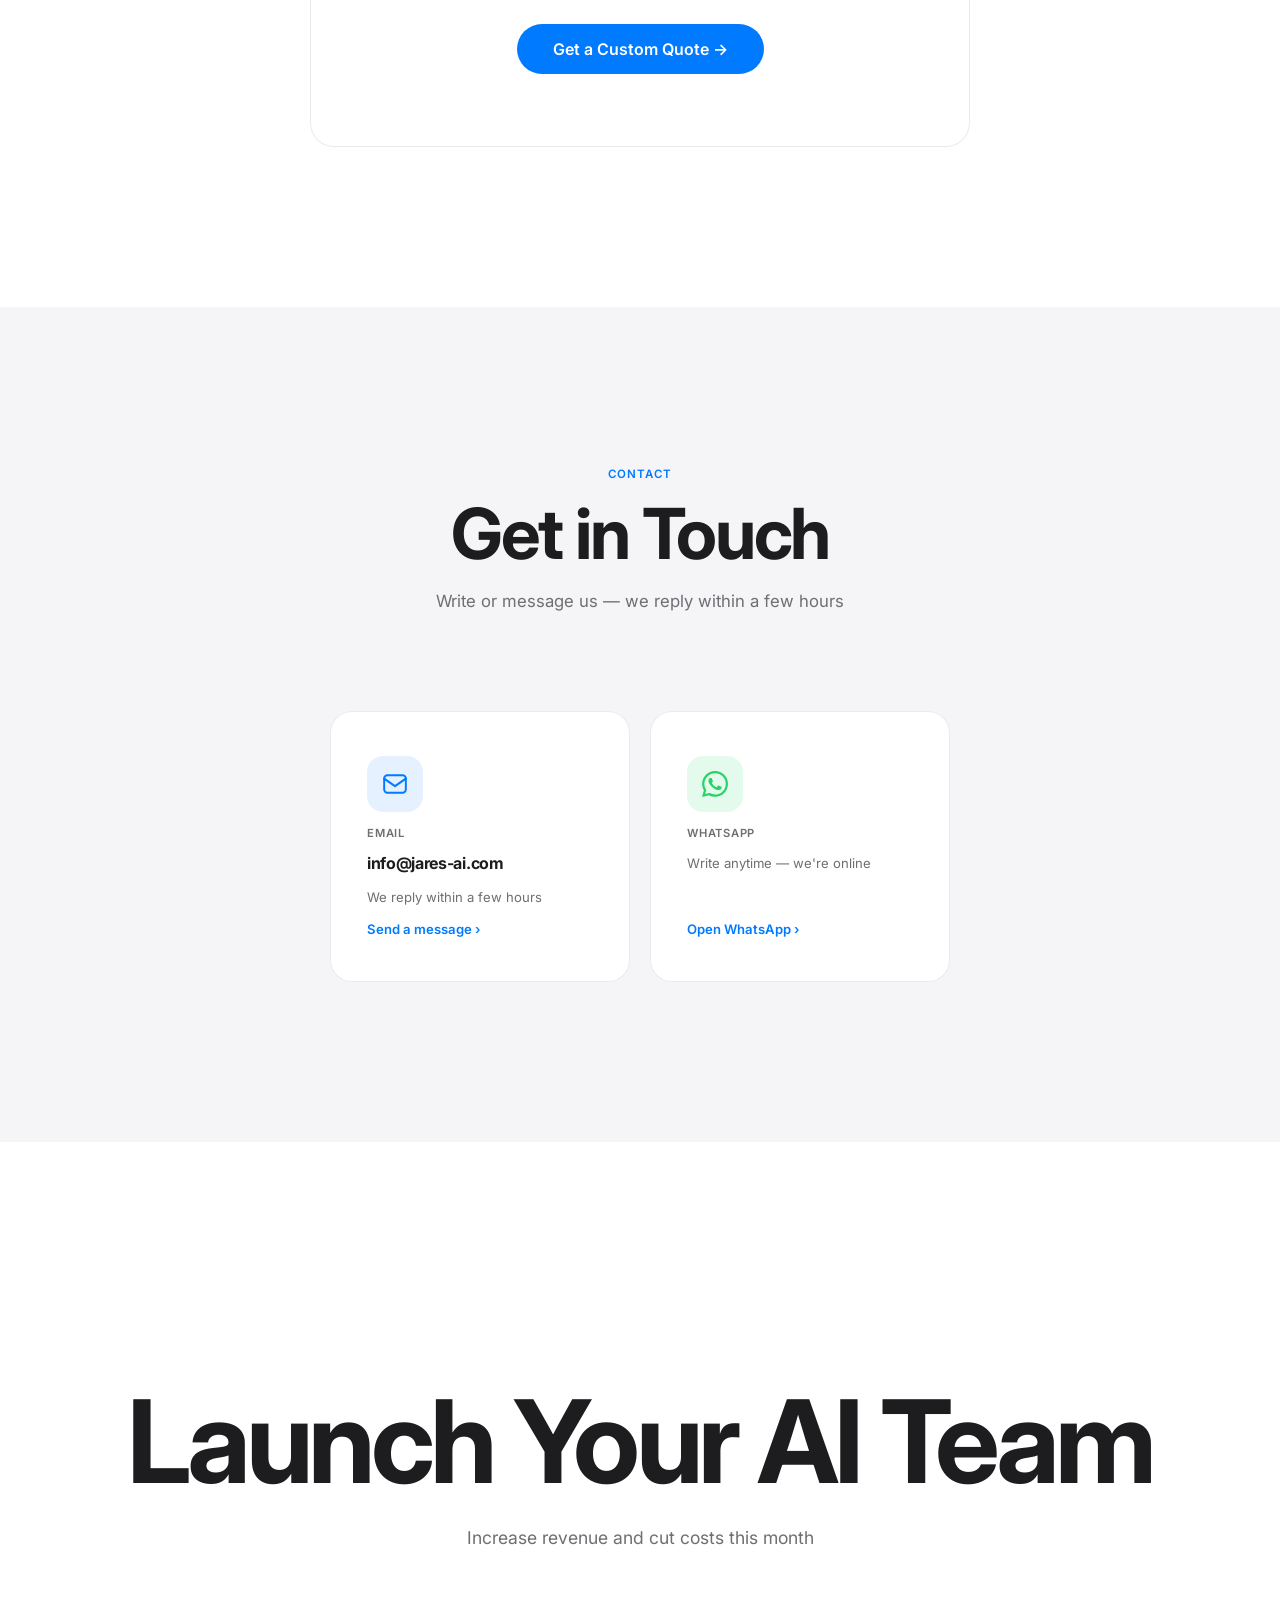
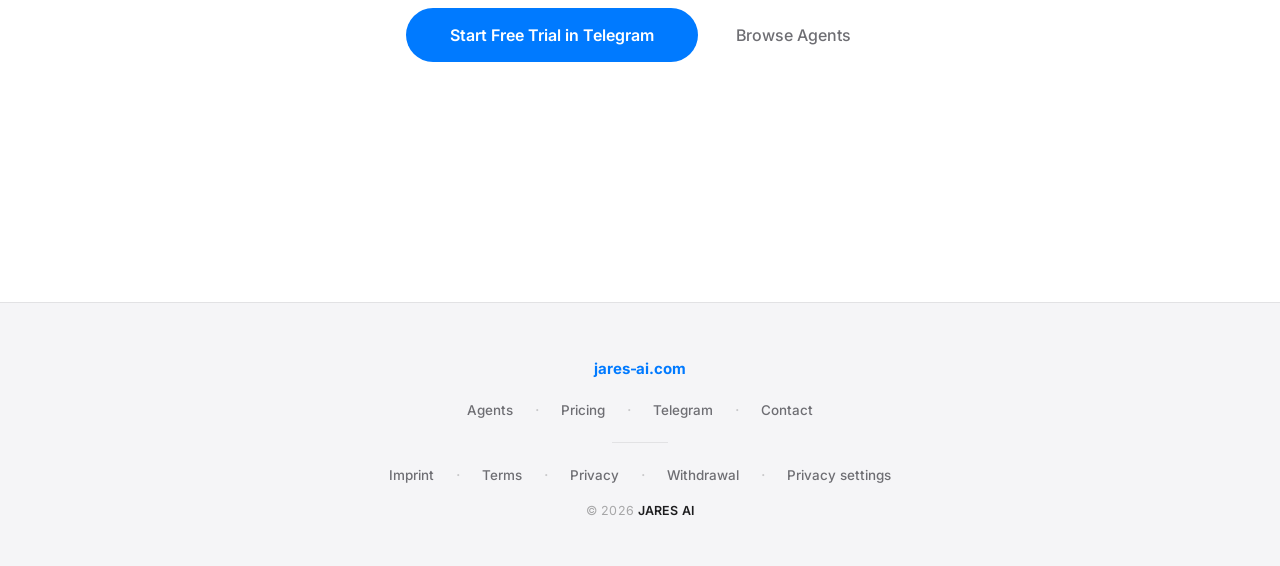
==== commit 5e44befe: "style(footer): centered multi-row layout, lift voice widget, drop name - Footer: column flex centere" ====
--- a/index.html
+++ b/index.html
@@ -343,27 +343,48 @@
     /* ── FOOTER ── */
     footer {
       background: var(--light); border-top: 1px solid var(--border);
-      padding: 36px 52px;
-      display: flex; align-items: center; justify-content: space-between;
-      flex-wrap: wrap; gap: 16px;
-    }
-    .f-domain {
-      font-size: 0.88rem; font-weight: 600;
-      color: var(--blue); letter-spacing: -0.01em;
-      text-decoration: none; transition: opacity 0.15s;
-    }
-    .f-domain:hover { opacity: 0.7; }
-    .f-links { display: flex; gap: 24px; list-style: none; }
-    .f-links a { text-decoration: none; color: var(--gray); font-size: 0.8rem; transition: color 0.15s; }
-    .f-links a:hover { color: var(--black); }
-    .f-copy { font-size: 0.78rem; color: rgba(0,0,0,0.25); }
-    .f-copy .f-brand { color: var(--black); font-weight: 600; }
-
-    /* ── JARES VOICE WIDGET — bottom-left ── */
+      padding: 56px 24px 48px;
+      display: flex; flex-direction: column; align-items: center; gap: 18px;
+      text-align: center;
+    }
+    footer .f-domain {
+      font-size: 0.94rem; font-weight: 700; letter-spacing: -0.01em;
+      color: var(--blue); text-decoration: none; transition: opacity 0.15s;
+      margin-bottom: 4px;
+    }
+    footer .f-domain:hover { opacity: 0.7; }
+    footer .f-links {
+      display: flex; flex-wrap: wrap; justify-content: center;
+      gap: 8px 22px; list-style: none; padding: 0; margin: 0;
+    }
+    footer .f-links li { display: inline-flex; align-items: center; }
+    footer .f-links li + li::before {
+      content: "·"; color: rgba(0,0,0,0.18); margin-right: 22px;
+      pointer-events: none;
+    }
+    footer .f-links a {
+      text-decoration: none; color: var(--gray);
+      font-size: 0.84rem; font-weight: 500; transition: color 0.15s;
+    }
+    footer .f-links a:hover { color: var(--black); }
+    footer .f-divider {
+      width: 56px; height: 1px; background: var(--border); margin: 4px 0;
+    }
+    footer .f-copy {
+      font-size: 0.78rem; color: rgba(0,0,0,0.32); letter-spacing: 0.01em;
+    }
+    footer .f-copy .f-brand { color: var(--black); font-weight: 600; }
+    @media (max-width: 540px) {
+      footer { padding: 44px 18px 36px; gap: 14px; }
+      footer .f-links { gap: 6px 16px; }
+      footer .f-links li + li::before { margin-right: 16px; }
+    }
+
+    /* ── JARES VOICE WIDGET — bottom-left, lifted to clear the footer ── */
     elevenlabs-convai {
       position: fixed !important;
-      bottom: 48px !important;
-      left: 28px !important;
+      bottom: 96px !important;
+      left: 24px !important;
       right: auto !important;
       z-index: 9998;
     }
@@ -620,7 +641,7 @@
       .wgrid, .cards, .steps, .plans, .svcs, .contacts-grid { grid-template-columns: 1fr; }
       .step { border-right: none; border-bottom: 1px solid var(--border); }
       .step:last-child { border-bottom: none; }
-      elevenlabs-convai { bottom: 20px !important; left: 16px !important; }
+      elevenlabs-convai { bottom: 84px !important; left: 14px !important; }
       #lead-popup { left: 16px; width: calc(100vw - 32px); bottom: 144px; }
       .price-simple-inner { padding: 48px 28px; }
       .price-from-items { grid-template-columns: 1fr; max-width: 100%; }
@@ -901,20 +922,25 @@
   <!-- FOOTER -->
   <footer>
     <a href="https://jares-ai.com" class="f-domain">jares-ai.com</a>
+
     <ul class="f-links">
-      <li><a href="#agents" data-i18n="nav.agents">Agents</a></li>
+      <li><a href="#agents"  data-i18n="nav.agents">Agents</a></li>
       <li><a href="#pricing" data-i18n="nav.pricing">Pricing</a></li>
       <li><a href="https://t.me/JaresAgentsBot" target="_blank" rel="noopener">Telegram</a></li>
       <li><a href="#contacts" data-i18n="footer.contact">Contact</a></li>
     </ul>
-    <ul class="f-links" style="margin-top:14px">
-      <li><a href="/impressum.html" data-i18n="footer.impressum">Imprint</a></li>
-      <li><a href="/agb.html" data-i18n="footer.terms">Terms</a></li>
-      <li><a href="/datenschutz.html" data-i18n="footer.privacy">Privacy</a></li>
+
+    <div class="f-divider" aria-hidden="true"></div>
+
+    <ul class="f-links">
+      <li><a href="/impressum.html"          data-i18n="footer.impressum">Imprint</a></li>
+      <li><a href="/agb.html"                data-i18n="footer.terms">Terms</a></li>
+      <li><a href="/datenschutz.html"        data-i18n="footer.privacy">Privacy</a></li>
       <li><a href="/widerrufsbelehrung.html" data-i18n="footer.withdrawal">Withdrawal</a></li>
       <li><a href="#" onclick="event.preventDefault();showConsentBanner();" data-i18n="footer.cookies">Privacy settings</a></li>
     </ul>
-    <div class="f-copy">© <span id="copy-year"></span> <span class="f-brand">JARES AI</span> · Eduards Mironovs · Niederwürschnitz, Germany</div>
+
+    <div class="f-copy">© <span id="copy-year"></span> <span class="f-brand">JARES AI</span></div>
   </footer>
 
   <!-- JARES VOICE WIDGET — bottom-left, blue orb to match design -->
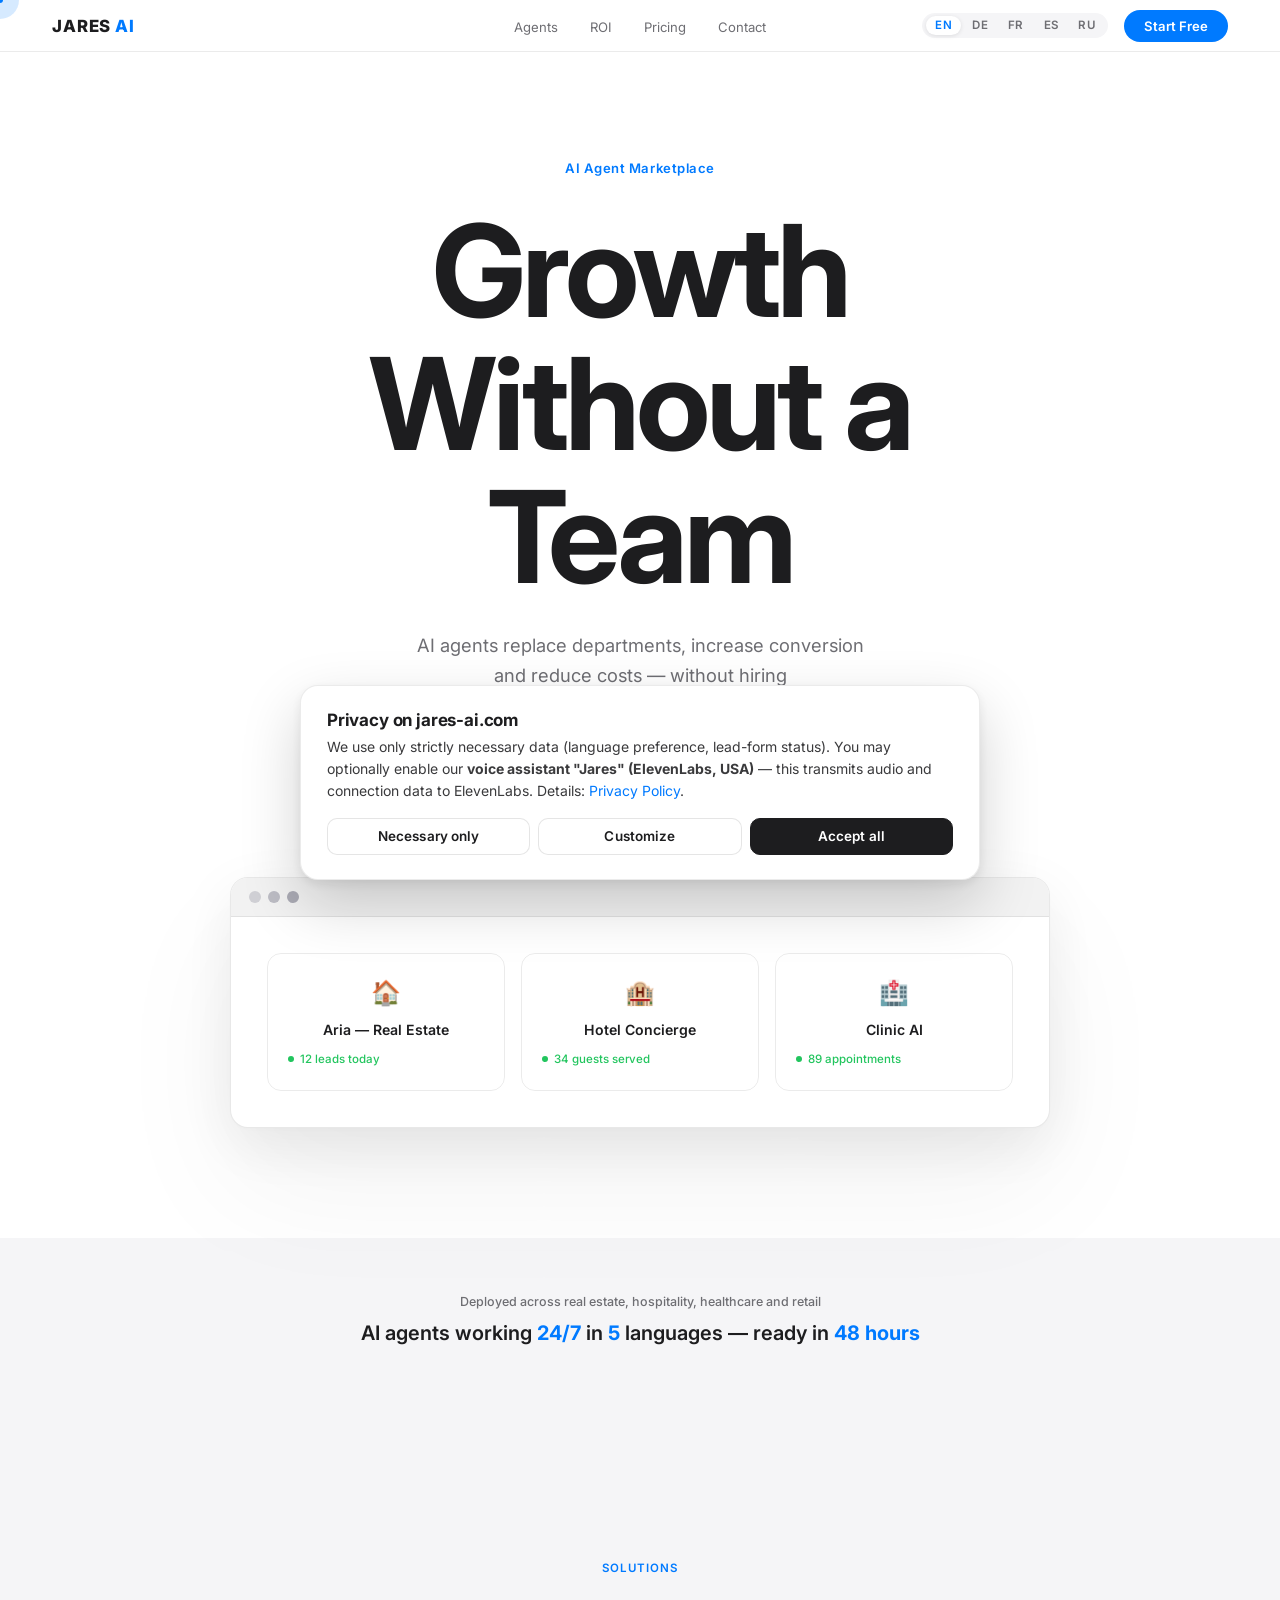
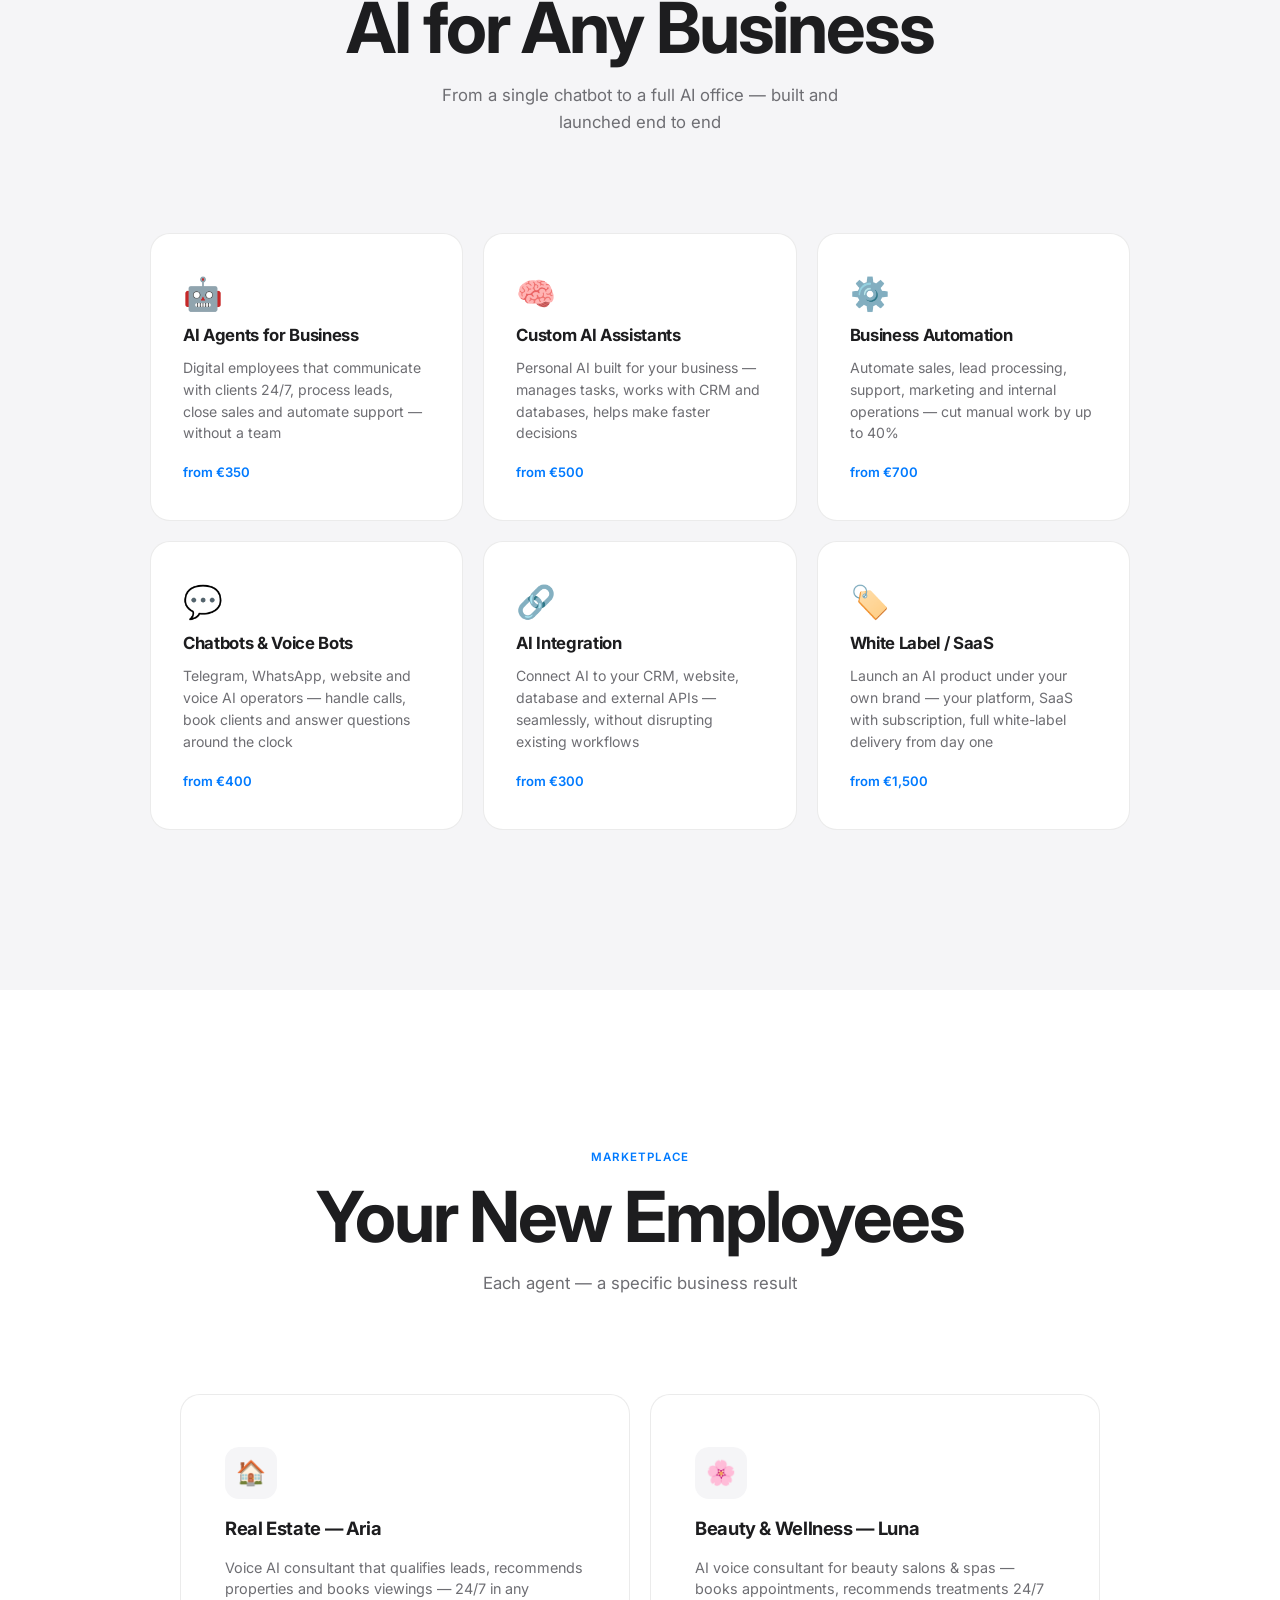
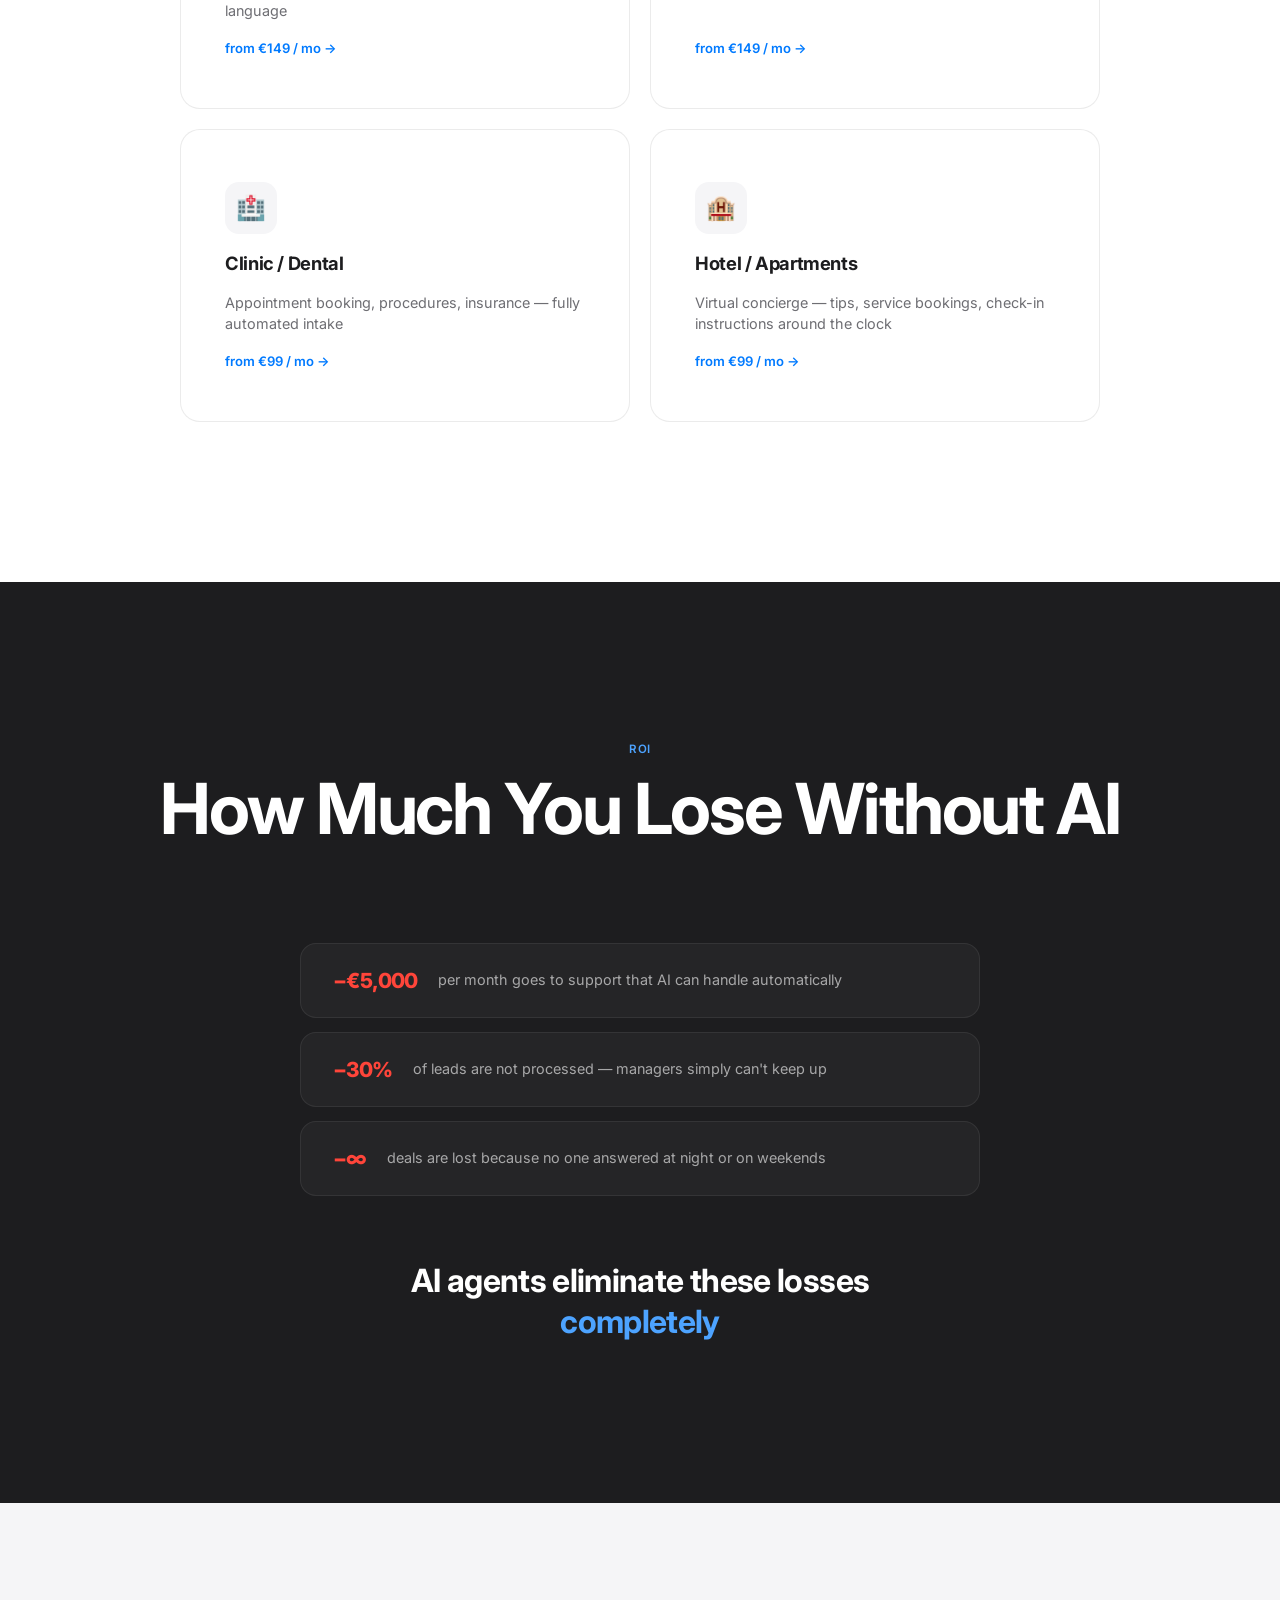
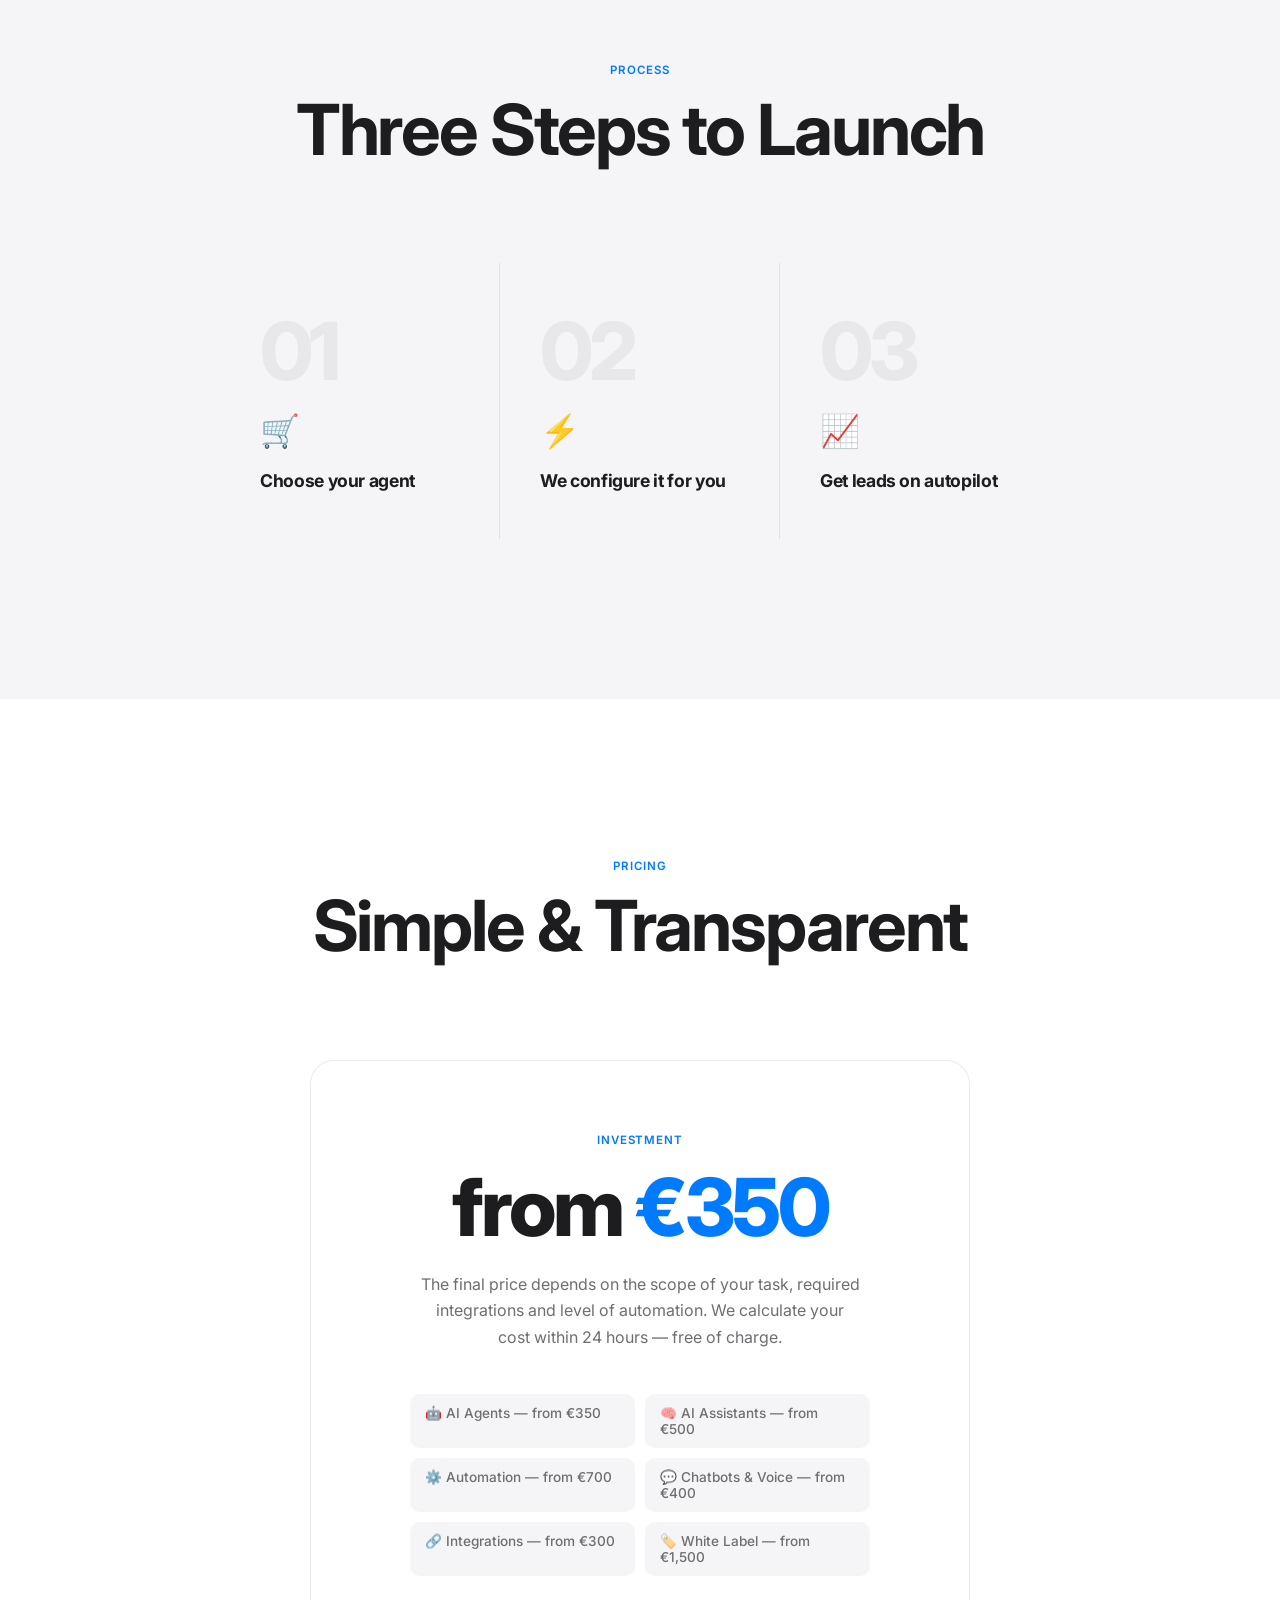
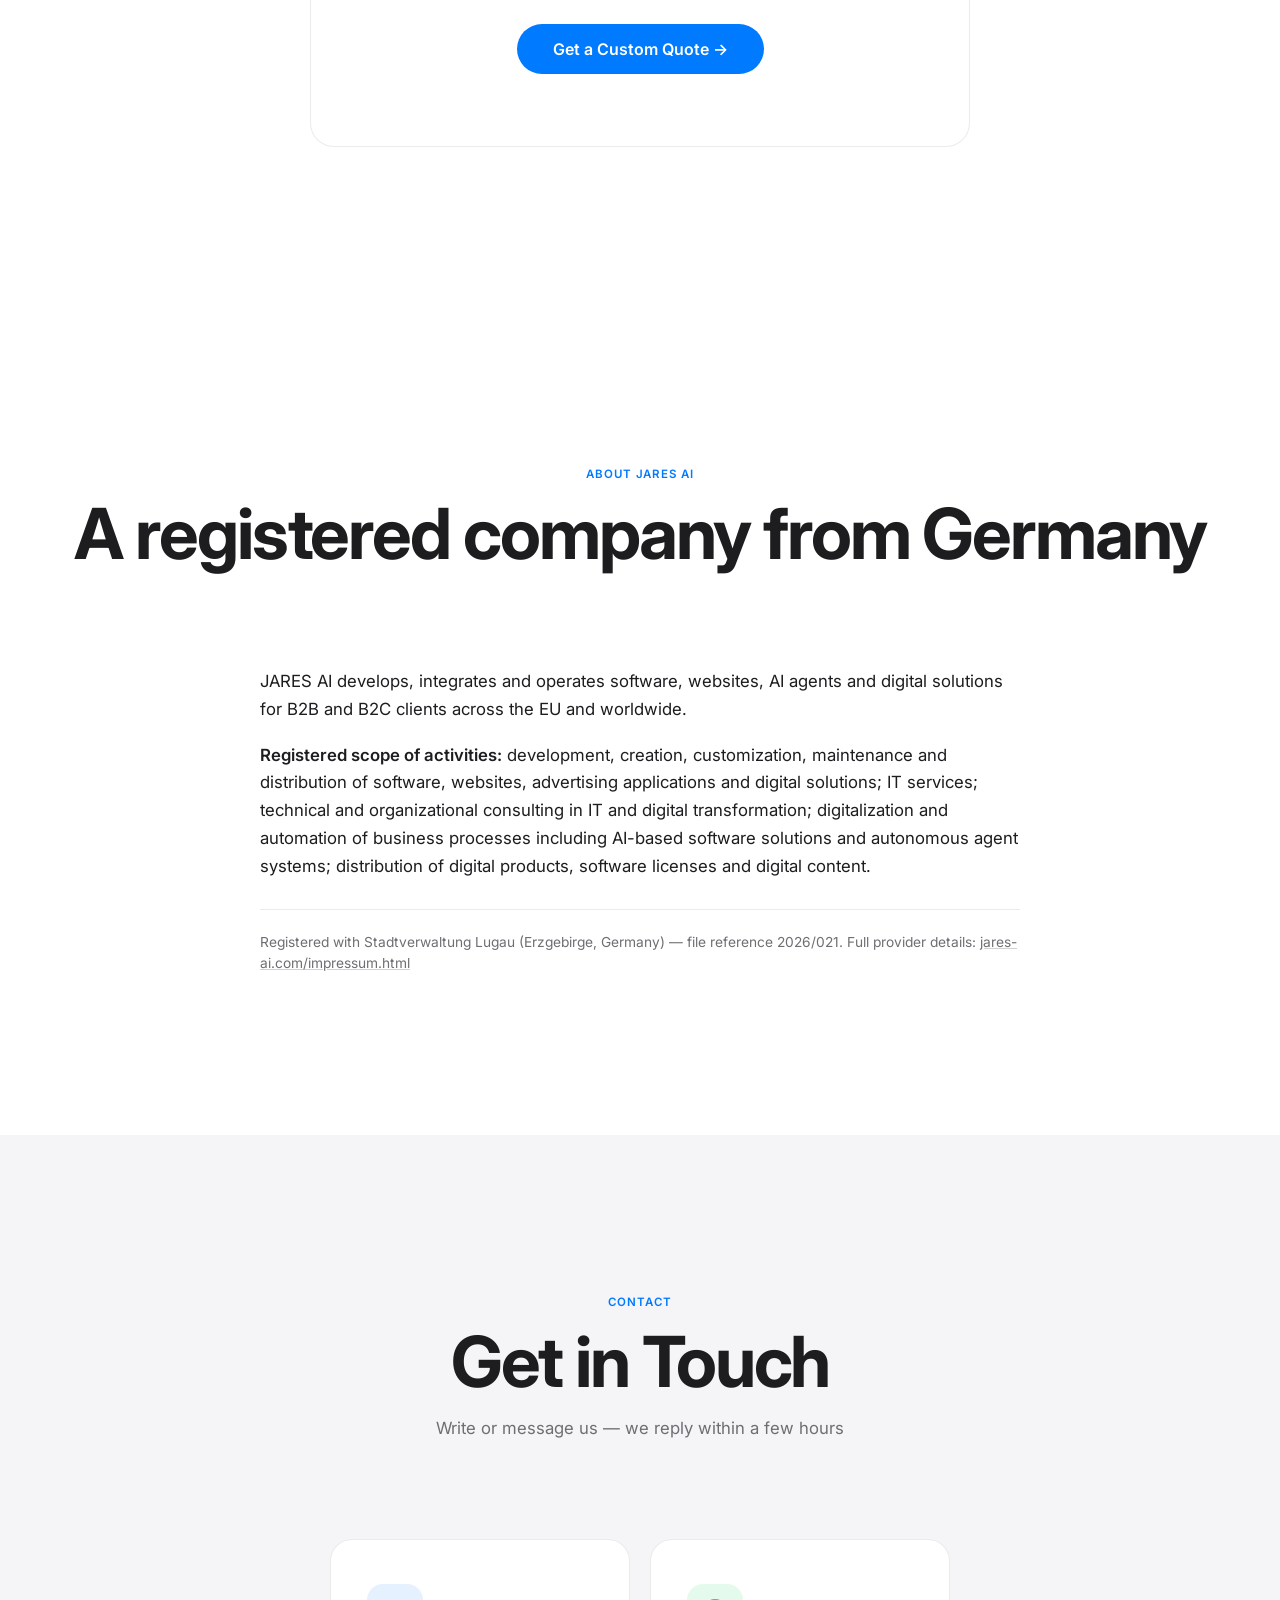
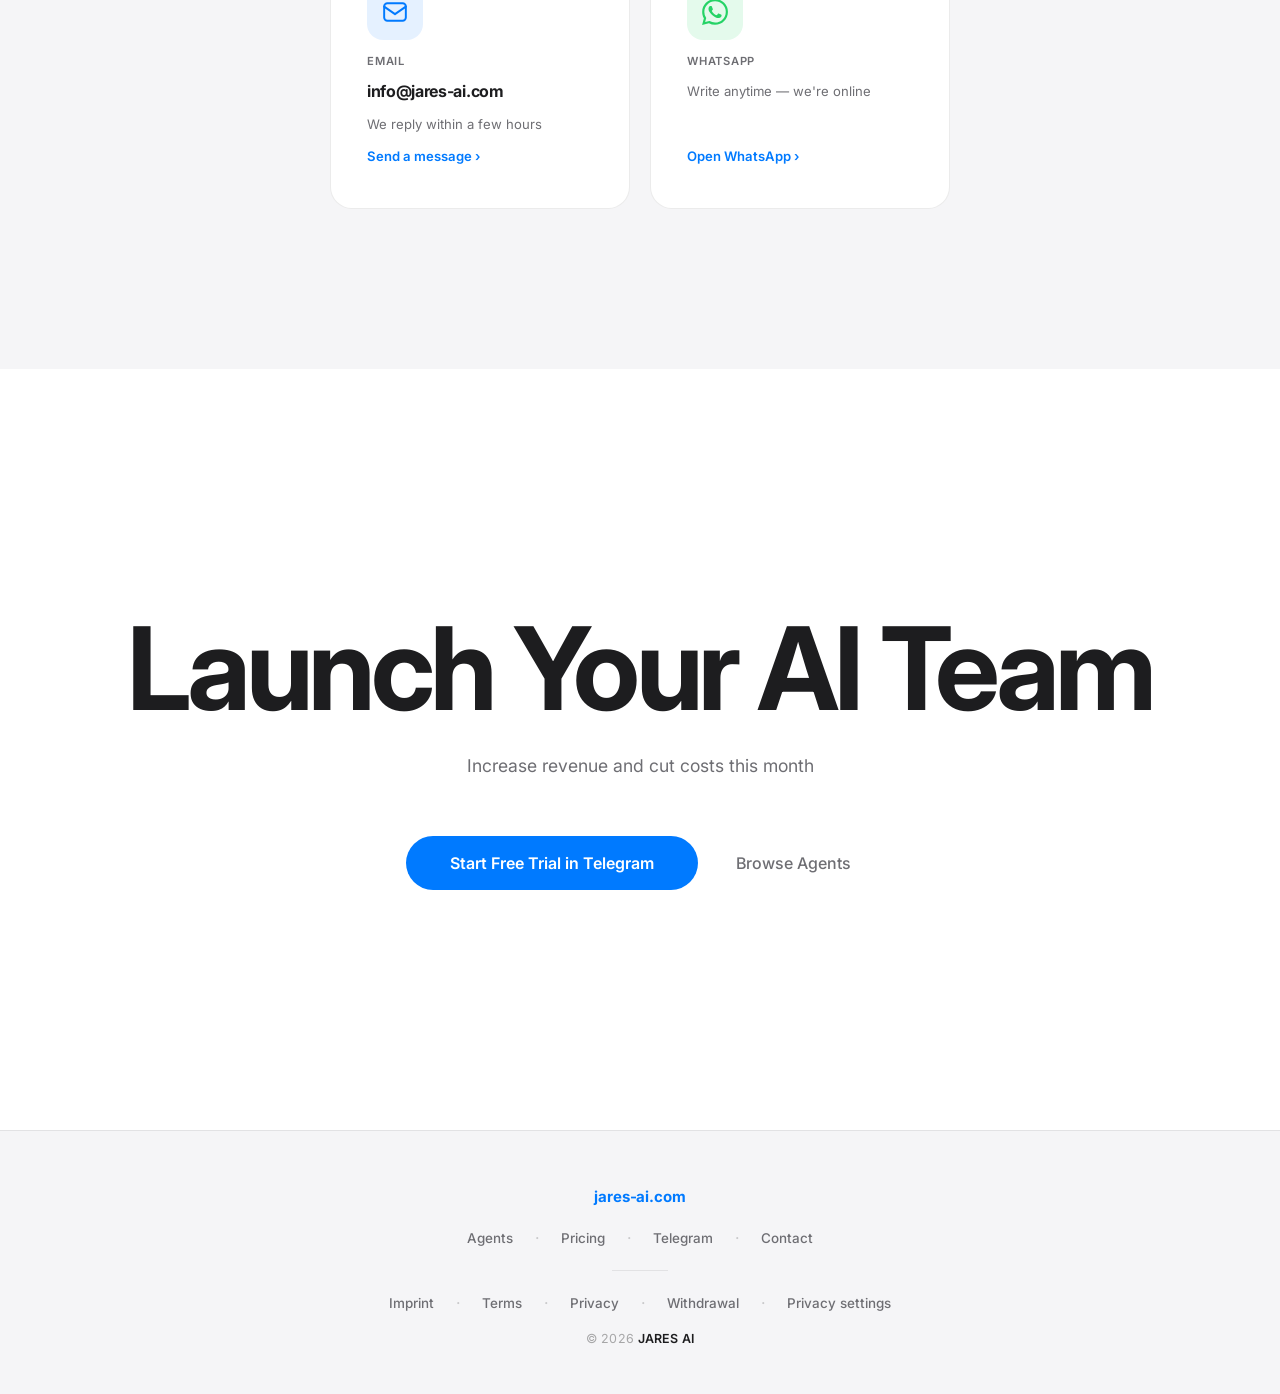
==== commit e73f9324: "feat(landing): add About / scope-of-services trust block (5 langs) New #about section sits between P" ====
--- a/index.html
+++ b/index.html
@@ -200,6 +200,15 @@
     /* ── SECTIONS ── */
     .sec { padding: 160px 52px; }
     .sec.alt { background: var(--light); }
+
+    /* ── ABOUT / SCOPE ── corporate trust block, narrow centered column ── */
+    .about-wrap { max-width: 760px; margin: 0 auto; }
+    .about-text { font-size: 1.05rem; color: var(--black); line-height: 1.66; margin-bottom: 18px; }
+    .about-text:last-child { margin-bottom: 0; }
+    .about-text strong { font-weight: 600; }
+    .about-meta { font-size: 0.86rem; color: var(--gray); margin-top: 28px; padding-top: 22px; border-top: 1px solid var(--border); line-height: 1.55; }
+    .about-meta a { color: var(--gray); text-decoration: underline; text-decoration-color: rgba(0,0,0,0.18); transition: color 0.15s; }
+    .about-meta a:hover { color: var(--black); text-decoration-color: currentColor; }
     .sec-head { text-align: center; margin-bottom: 96px; }
     .sec-eye {
       font-size: 0.72rem; font-weight: 600; letter-spacing: 0.08em;
@@ -868,6 +877,19 @@
         </div>
         <a href="https://t.me/JaresAgentsBot" target="_blank" rel="noopener" class="btn-fill" data-i18n="pricing.cta">Get a Custom Quote →</a>
       </div>
+    </div>
+  </section>
+
+  <!-- ABOUT / SCOPE — corporate trust block (between pricing and contacts) -->
+  <section id="about" class="sec">
+    <div class="sec-head r">
+      <div class="sec-eye"   data-i18n="about.eye">About JARES AI</div>
+      <h2 class="sec-title"  data-i18n="about.title">A registered company from Germany</h2>
+    </div>
+    <div class="about-wrap r">
+      <p class="about-text"  data-i18n="about.intro">JARES AI develops, integrates and operates software, websites, AI agents and digital solutions for B2B and B2C clients across the EU and worldwide.</p>
+      <p class="about-text"  data-i18n="about.scope"><strong>Registered scope of activities:</strong> development, creation, customization, maintenance and distribution of software, websites, advertising applications and digital solutions; IT services; technical and organizational consulting in IT and digital transformation; digitalization and automation of business processes including AI-based software solutions and autonomous agent systems; distribution of digital products, software licenses and digital content.</p>
+      <p class="about-meta"  data-i18n="about.reg">Registered with Stadtverwaltung Lugau (Erzgebirge, Germany) — file reference 2026/021. Full provider details: <a href="/impressum.html">jares-ai.com/impressum.html</a></p>
     </div>
   </section>
 
@@ -1054,6 +1076,11 @@
       "cta.btn1":"Start Free Trial in Telegram","cta.btn2":"Browse Agents",
       "footer.contact":"Contact",
       "footer.impressum":"Imprint","footer.terms":"Terms","footer.privacy":"Privacy","footer.withdrawal":"Withdrawal","footer.cookies":"Privacy settings",
+      "about.eye":"About JARES AI",
+      "about.title":"A registered company from Germany",
+      "about.intro":"JARES AI develops, integrates and operates software, websites, AI agents and digital solutions for B2B and B2C clients across the EU and worldwide.",
+      "about.scope":"<strong>Registered scope of activities:</strong> development, creation, customization, maintenance and distribution of software, websites, advertising applications and digital solutions; IT services; technical and organizational consulting in IT and digital transformation; digitalization and automation of business processes including AI-based software solutions and autonomous agent systems; distribution of digital products, software licenses and digital content.",
+      "about.reg":"Registered with Stadtverwaltung Lugau (Erzgebirge, Germany) — file reference 2026/021. Full provider details: <a href=\"/impressum.html\">jares-ai.com/impressum.html</a>",
       "widget.action":"Talk to Jares"
     },
     de: {
@@ -1100,6 +1127,11 @@
       "cta.btn1":"Kostenlos in Telegram starten","cta.btn2":"Agenten entdecken",
       "footer.contact":"Kontakt",
       "footer.impressum":"Impressum","footer.terms":"AGB","footer.privacy":"Datenschutz","footer.withdrawal":"Widerruf","footer.cookies":"Datenschutz-Einstellungen",
+      "about.eye":"Über JARES AI",
+      "about.title":"Eingetragenes Unternehmen aus Deutschland",
+      "about.intro":"JARES AI entwickelt, integriert und betreibt Software, Websites, KI-Agenten und digitale Lösungen für B2B- und B2C-Kunden in der EU und weltweit.",
+      "about.scope":"<strong>Eingetragener Tätigkeitsumfang:</strong> Entwicklung, Erstellung, Anpassung, Pflege und Vertrieb von Software, Websites, Werbeanwendungen und digitalen Lösungen; IT-Dienstleistungen; technische und organisatorische Beratung im Bereich IT und digitaler Transformation; Digitalisierung und Automatisierung von Geschäftsprozessen einschließlich KI-gestützter Softwarelösungen und automatisierter Agentensysteme; Vertrieb digitaler Produkte, Softwarelizenzen und digitaler Inhalte.",
+      "about.reg":"Eingetragen bei der Stadtverwaltung Lugau (Erzgebirge, Deutschland) — Aktenzeichen 2026/021. Vollständige Anbieterkennzeichnung: <a href=\"/impressum.html\">jares-ai.com/impressum.html</a>",
       "widget.action":"Mit Jares sprechen"
     },
     fr: {
@@ -1146,6 +1178,11 @@
       "cta.btn1":"Démarrer gratuitement sur Telegram","cta.btn2":"Voir les agents",
       "footer.contact":"Contact",
       "footer.impressum":"Mentions légales","footer.terms":"CGV","footer.privacy":"Confidentialité","footer.withdrawal":"Rétractation","footer.cookies":"Paramètres de confidentialité",
+      "about.eye":"À propos de JARES AI",
+      "about.title":"Entreprise enregistrée en Allemagne",
+      "about.intro":"JARES AI développe, intègre et exploite des logiciels, sites web, agents IA et solutions numériques pour des clients B2B et B2C dans l'UE et dans le monde.",
+      "about.scope":"<strong>Activités enregistrées :</strong> développement, création, personnalisation, maintenance et distribution de logiciels, sites web, applications publicitaires et solutions numériques ; services informatiques ; conseil technique et organisationnel en informatique et transformation numérique ; numérisation et automatisation des processus métier incluant des solutions logicielles basées sur l'IA et des systèmes d'agents autonomes ; distribution de produits numériques, licences logicielles et contenus numériques.",
+      "about.reg":"Enregistrée auprès de la Stadtverwaltung Lugau (Erzgebirge, Allemagne) — numéro de dossier 2026/021. Mentions légales complètes : <a href=\"/impressum.html\">jares-ai.com/impressum.html</a>",
       "widget.action":"Parler à Jares"
     },
     es: {
@@ -1192,6 +1229,11 @@
       "cta.btn1":"Empezar gratis en Telegram","cta.btn2":"Ver agentes",
       "footer.contact":"Contacto",
       "footer.impressum":"Aviso legal","footer.terms":"Términos","footer.privacy":"Privacidad","footer.withdrawal":"Desistimiento","footer.cookies":"Preferencias de privacidad",
+      "about.eye":"Acerca de JARES AI",
+      "about.title":"Empresa registrada en Alemania",
+      "about.intro":"JARES AI desarrolla, integra y opera software, sitios web, agentes IA y soluciones digitales para clientes B2B y B2C en la UE y a nivel mundial.",
+      "about.scope":"<strong>Actividades registradas:</strong> desarrollo, creación, personalización, mantenimiento y distribución de software, sitios web, aplicaciones publicitarias y soluciones digitales; servicios TI; consultoría técnica y organizativa en TI y transformación digital; digitalización y automatización de procesos empresariales incluyendo soluciones de software basadas en IA y sistemas de agentes autónomos; distribución de productos digitales, licencias de software y contenidos digitales.",
+      "about.reg":"Registrada en Stadtverwaltung Lugau (Erzgebirge, Alemania) — expediente 2026/021. Datos completos del proveedor: <a href=\"/impressum.html\">jares-ai.com/impressum.html</a>",
       "widget.action":"Hablar con Jares"
     },
     ru: {
@@ -1238,6 +1280,11 @@
       "cta.btn1":"Начать бесплатно в Telegram","cta.btn2":"Смотреть агентов",
       "footer.contact":"Контакты",
       "footer.impressum":"Импрессум","footer.terms":"Условия","footer.privacy":"Конфиденциальность","footer.withdrawal":"Отказ","footer.cookies":"Настройки приватности",
+      "about.eye":"О компании JARES AI",
+      "about.title":"Зарегистрированная компания в Германии",
+      "about.intro":"JARES AI разрабатывает, интегрирует и эксплуатирует программное обеспечение, веб-сайты, ИИ-агентов и цифровые решения для B2B- и B2C-клиентов в ЕС и по всему миру.",
+      "about.scope":"<strong>Зарегистрированный объём деятельности:</strong> разработка, создание, адаптация, поддержка и продажа программного обеспечения, веб-сайтов, рекламных приложений и цифровых решений; ИТ-услуги; техническое и организационное консультирование в области ИТ и цифровой трансформации; цифровизация и автоматизация бизнес-процессов, включая программные решения на базе ИИ и системы автономных агентов; продажа цифровых продуктов, лицензий на ПО и цифрового контента.",
+      "about.reg":"Зарегистрировано в Stadtverwaltung Lugau (Erzgebirge, Германия) — № дела 2026/021. Полные данные поставщика: <a href=\"/impressum.html\">jares-ai.com/impressum.html</a>",
       "widget.action":"Говорить с Jares"
     }
   };
